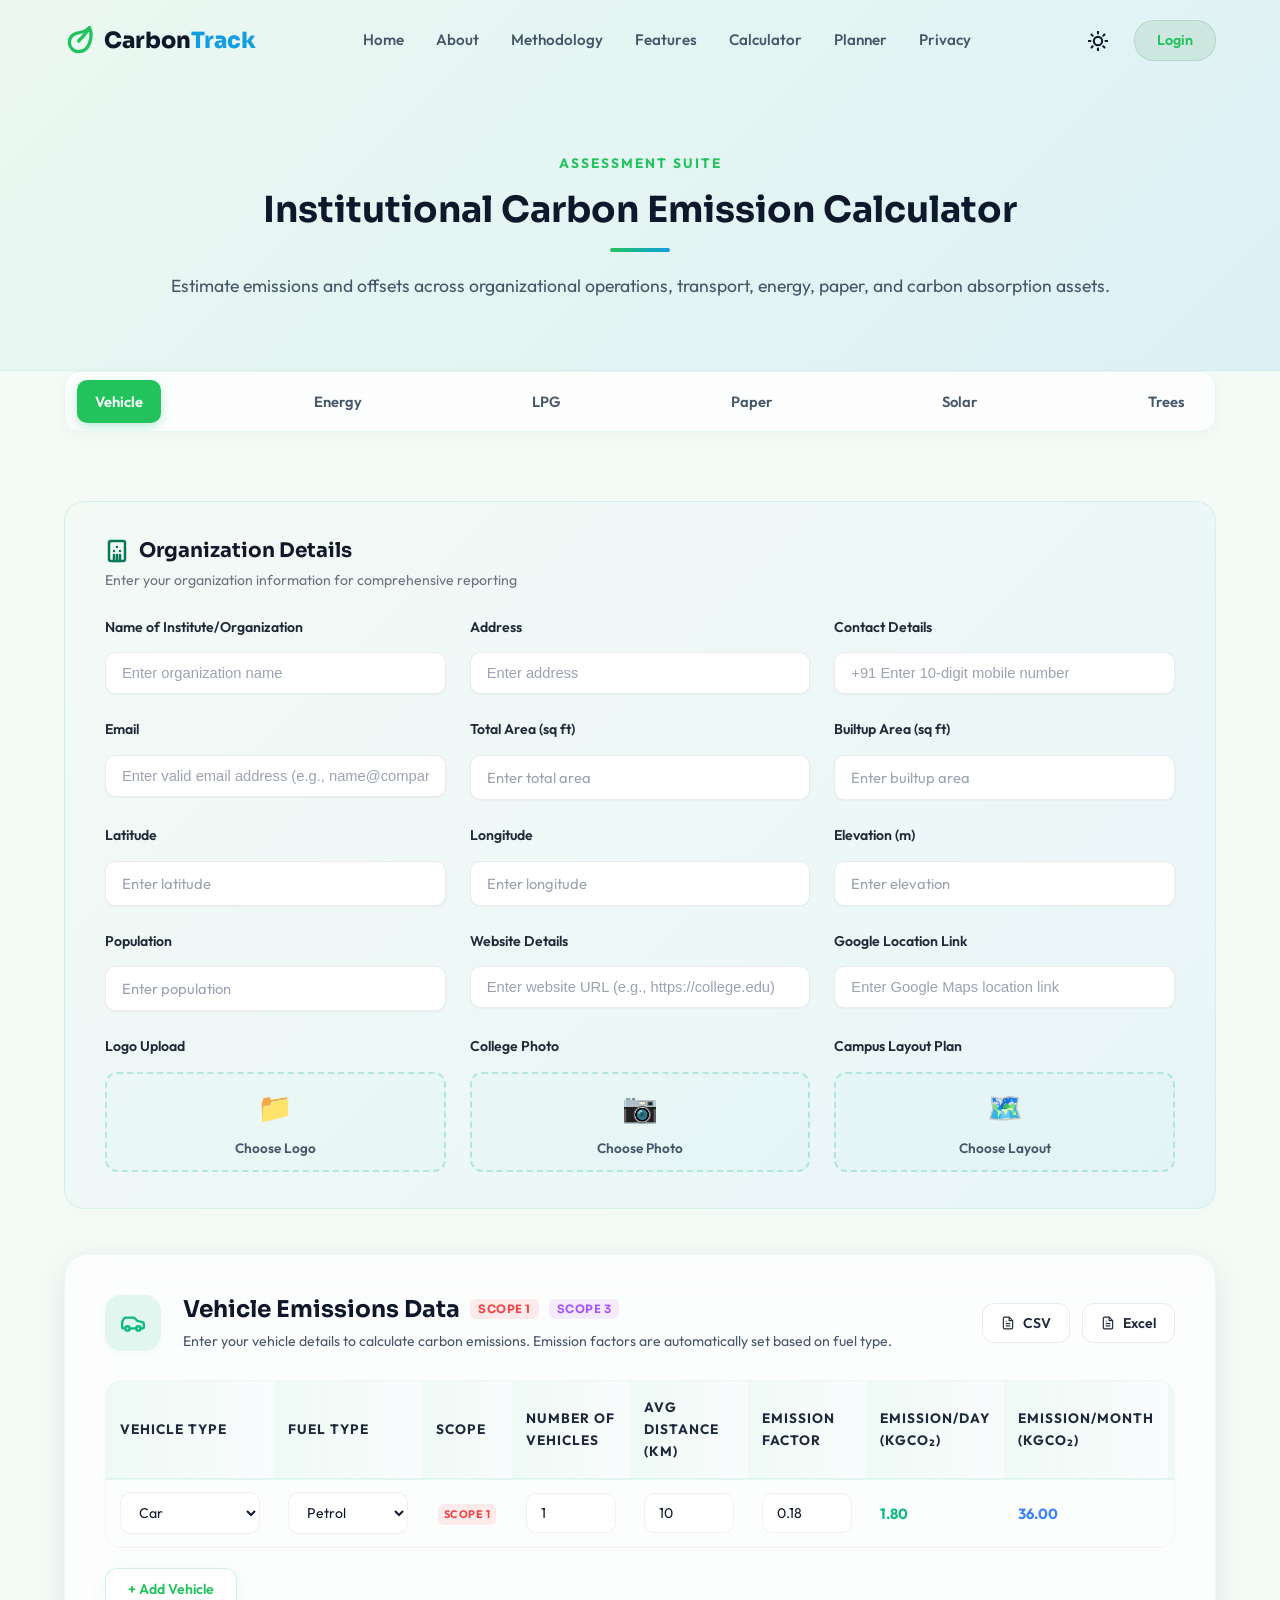
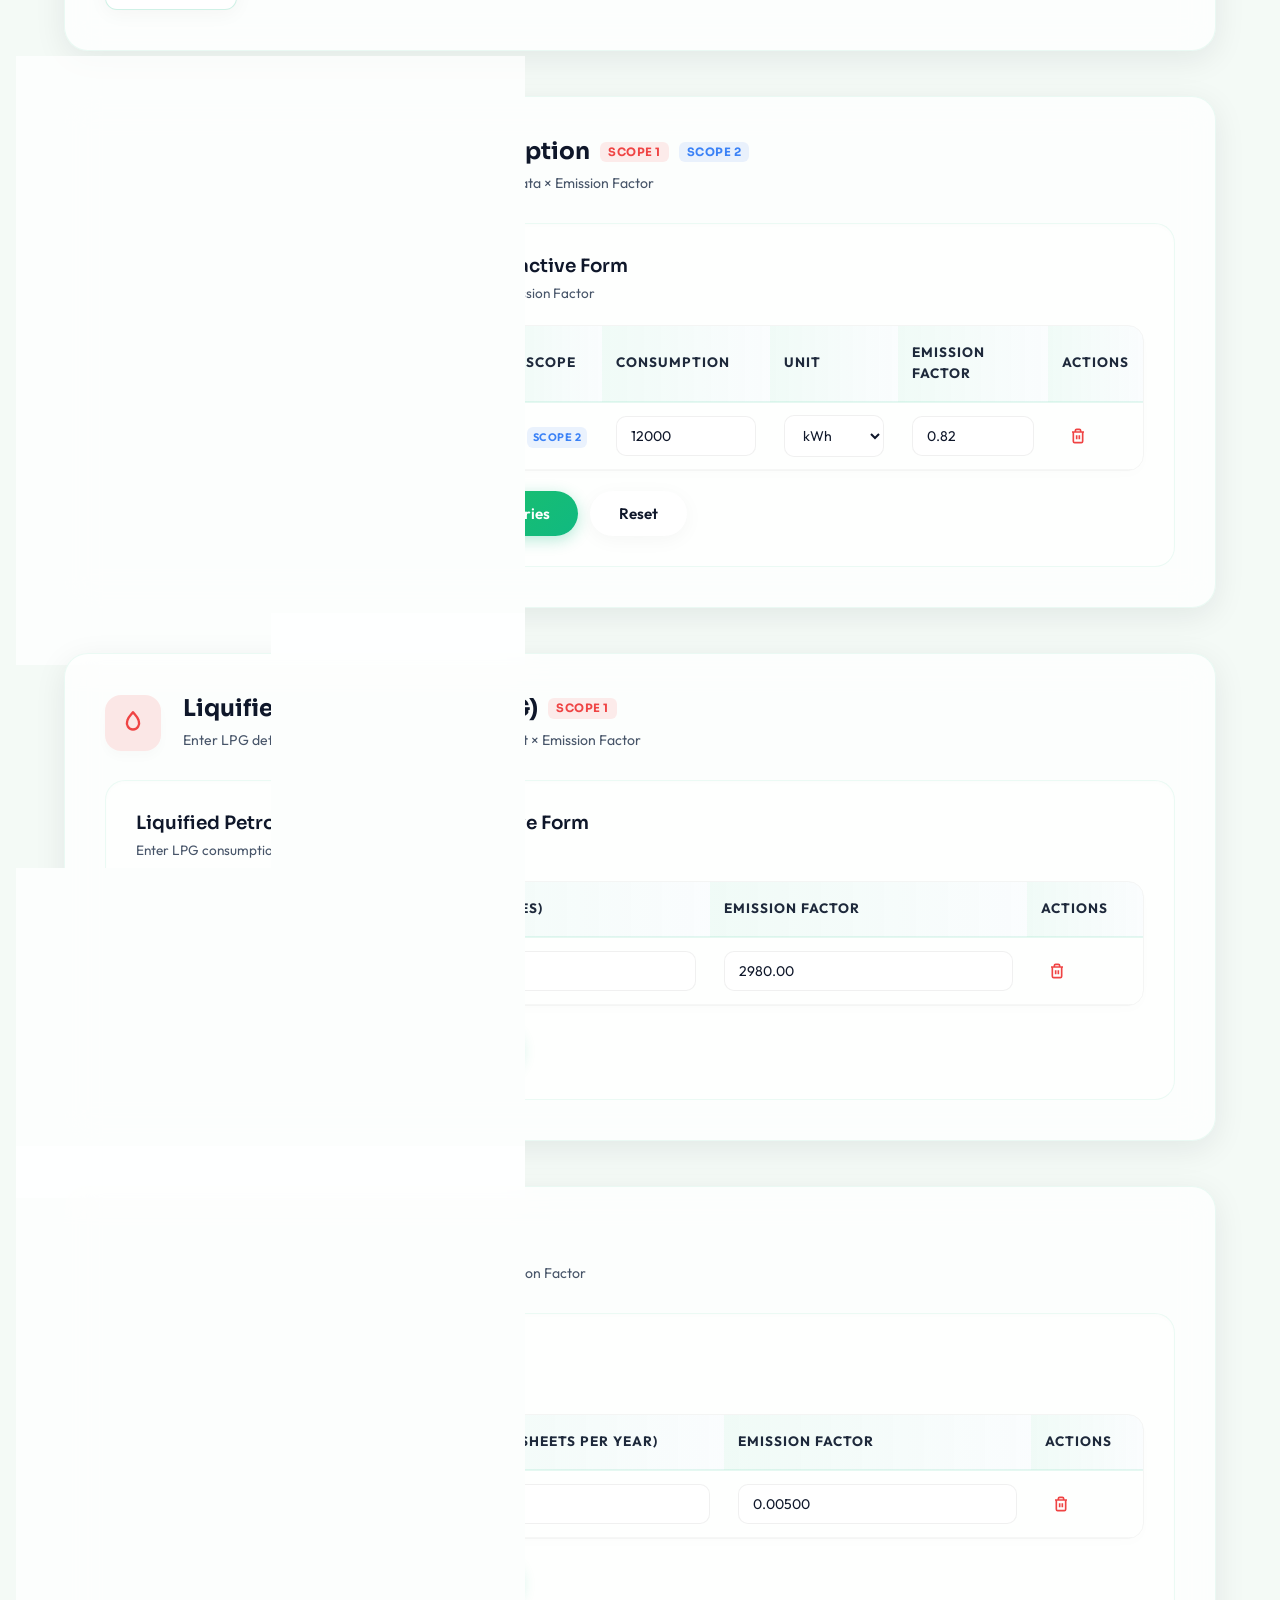
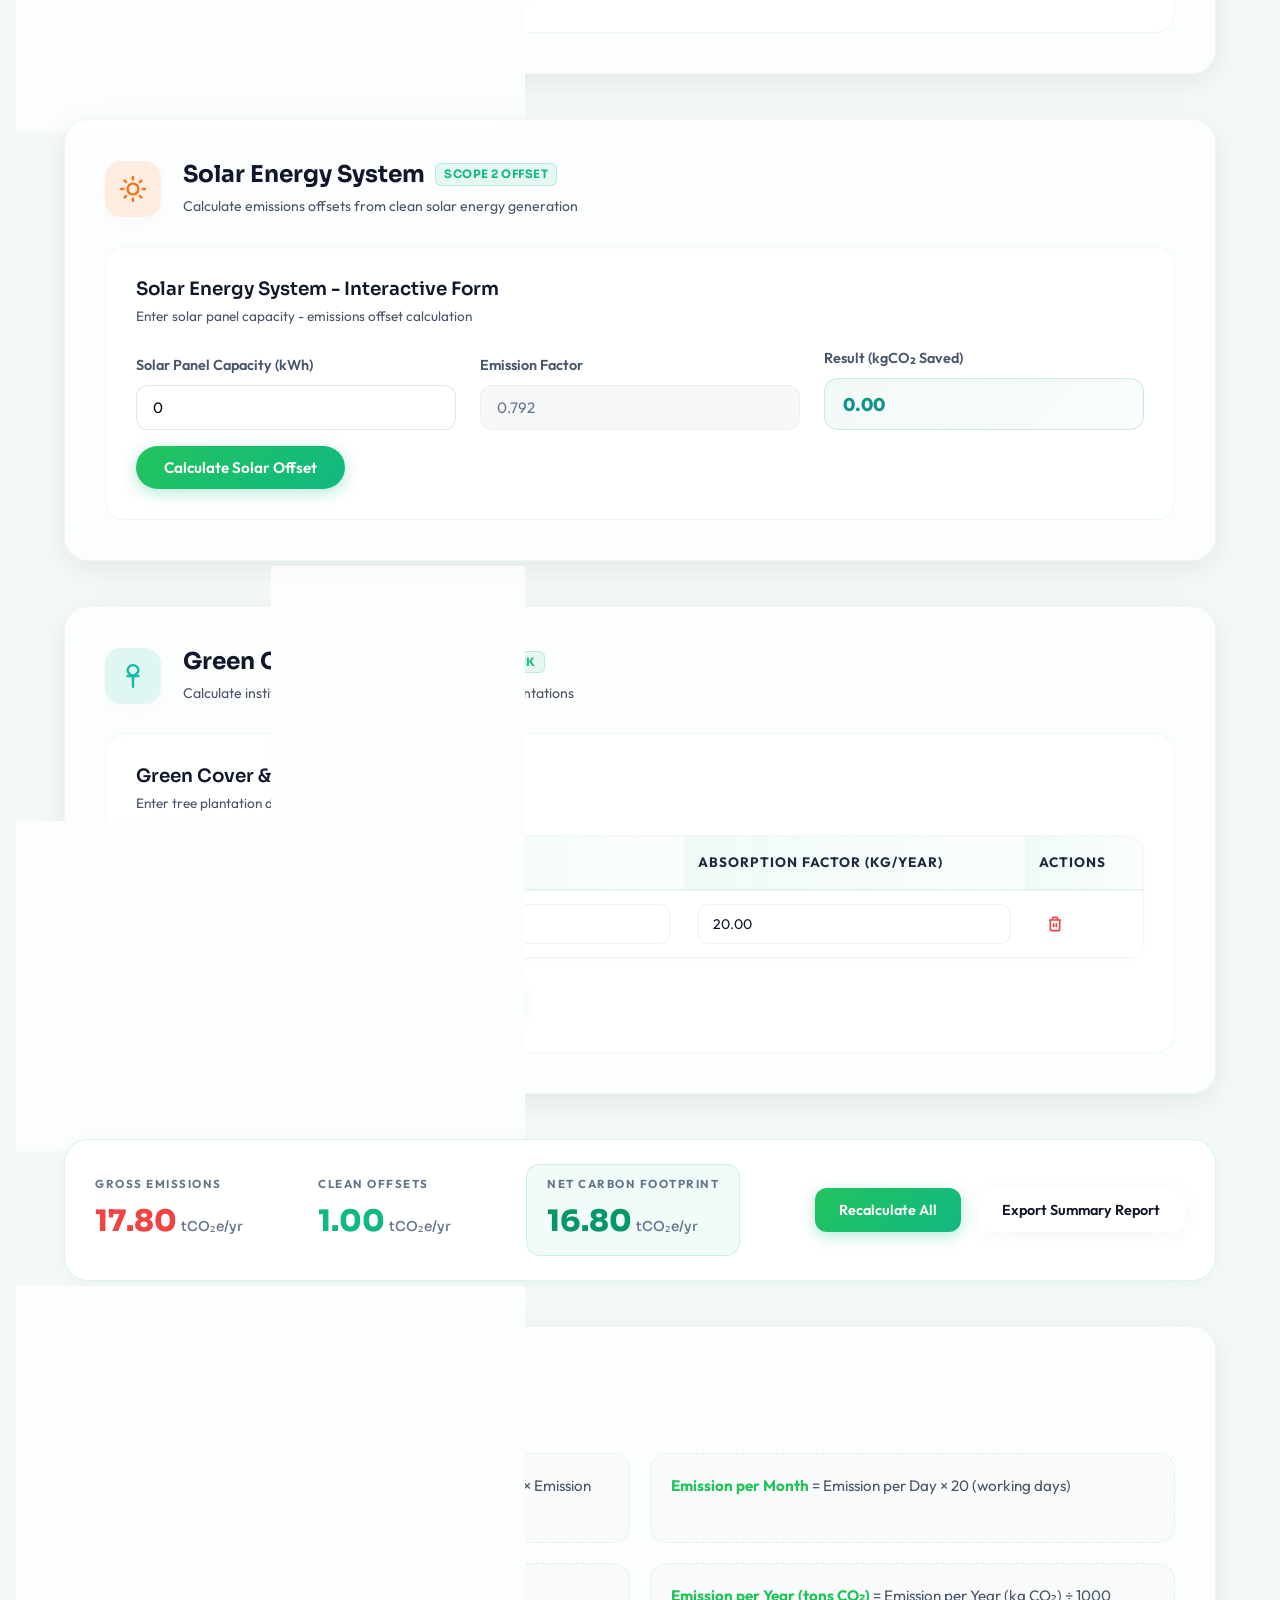
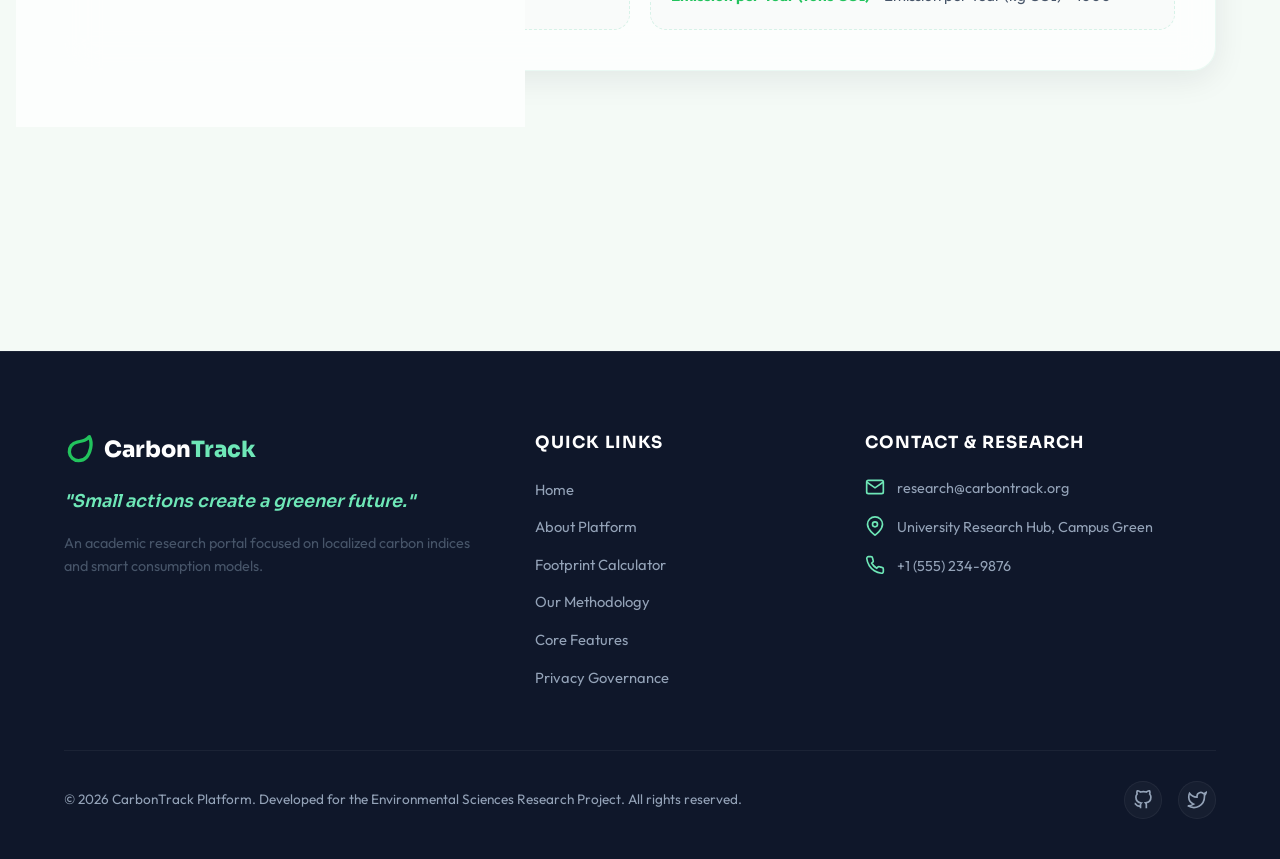
==== carbontrack/calculator.html @ 6d688db3 "style: reposition summary dashboard card above calculation formulas card" ====
<!DOCTYPE html>
<html lang="en">
<head>
    <meta charset="UTF-8">
    <meta name="viewport" content="width=device-width, initial-scale=1.0">
    <title>Carbon Calculator — CarbonTrack</title>
    <!-- SEO Meta Tags -->
    <meta name="description" content="Advanced institutional carbon emission calculator. Compute Scope 1, 2, and 3 emissions, track fuel, energy, LPG, paper usage, solar offsets, and tree absorption in real-time.">
    <meta name="keywords" content="carbon calculator, emissions calculator, scope 1 2 3 tracker, institutional carbon footprint">
    <!-- Google Fonts -->
    <link rel="preconnect" href="https://fonts.googleapis.com">
    <link rel="preconnect" href="https://fonts.gstatic.com" crossorigin>
    <link href="https://fonts.googleapis.com/css2?family=Outfit:wght@300;400;500;600;700;800&family=Sora:wght@400;600;700;800&display=swap" rel="stylesheet">
    <!-- Stylesheets -->
    <link rel="stylesheet" href="styles.css">
</head>
<body>

    <!-- Header / Navigation Bar -->
    <header class="navbar" id="navbar">
        <div class="nav-container">
            <a href="index.html#home" class="logo" id="nav-logo">
                <svg class="logo-svg" viewBox="0 0 24 24" fill="none" stroke="currentColor" stroke-width="2.5" stroke-linecap="round" stroke-linejoin="round">
                    <path d="M11 20A7 7 0 0 1 9.8 6.1C15.5 5 17 4.48 19 2c1 2 2 3.5 1 8.5C18.4 18 14.5 20 11 20z"></path>
                    <path d="M19 2c-2.26 4.33-5.27 7.14-8 10"></path>
                </svg>
                <span>Carbon<span>Track</span></span>
            </a>
            
            <nav class="nav-menu" id="nav-menu">
                <a href="index.html#home" class="nav-link">Home</a>
                <a href="index.html#about" class="nav-link">About</a>
                <a href="index.html#methodology" class="nav-link">Methodology</a>
                <a href="index.html#features" class="nav-link">Features</a>
                <a href="calculator.html" class="nav-link active">Calculator</a>
                <a href="index.html#planner" class="nav-link">Planner</a>
                <a href="index.html#privacy" class="nav-link">Privacy</a>
                <a href="index.html#login" class="nav-btn-login-mobile">Login</a>
            </nav>

            <div class="nav-actions">
                <button class="theme-toggle-btn" id="theme-toggle-btn" aria-label="Toggle Theme">
                    <svg class="sun-icon" viewBox="0 0 24 24" fill="none" stroke="currentColor" stroke-width="2.5" stroke-linecap="round" stroke-linejoin="round">
                        <circle cx="12" cy="12" r="5"></circle>
                        <line x1="12" y1="1" x2="12" y2="3"></line>
                        <line x1="12" y1="21" x2="12" y2="23"></line>
                        <line x1="4.22" y1="4.22" x2="5.64" y2="5.64"></line>
                        <line x1="18.36" y1="18.36" x2="19.78" y2="19.78"></line>
                        <line x1="1" y1="12" x2="3" y2="12"></line>
                        <line x1="21" y1="12" x2="23" y2="12"></line>
                        <line x1="4.22" y1="19.78" x2="5.64" y2="18.36"></line>
                        <line x1="18.36" y1="5.64" x2="19.78" y2="4.22"></line>
                    </svg>
                    <svg class="moon-icon" viewBox="0 0 24 24" fill="none" stroke="currentColor" stroke-width="2.5" stroke-linecap="round" stroke-linejoin="round" style="display: none;">
                        <path d="M21 12.79A9 9 0 1 1 11.21 3 7 7 0 0 0 21 12.79z"></path>
                    </svg>
                </button>
                <a href="index.html#login" class="btn-login-nav" id="login-nav-trigger">Login</a>
                <button class="hamburger-toggle" id="hamburger-toggle" aria-label="Toggle Menu">
                    <span></span>
                    <span></span>
                    <span></span>
                </button>
            </div>
        </div>
    </header>

    <!-- Page Title / Hero Area -->
    <section class="calculator-hero-section">
        <div class="container text-center">
            <span class="section-label">Assessment Suite</span>
            <h1 class="section-title">Institutional Carbon Emission Calculator</h1>
            <div class="title-bar"></div>
            <p class="section-desc">Estimate emissions and offsets across organizational operations, transport, energy, paper, and carbon absorption assets.</p>
        </div>
    </section>

    <!-- Main Calculator Content -->
    <section class="calculator-page-content" style="padding-top: 0;">
        <div class="container">
            <div class="calculator-layout-wrapper">
                
                <!-- Calculator Category Sub-Navigation Bar -->
                <div class="calculator-subnav-wrapper" id="calc-subnav-wrapper">
                    <nav class="calculator-subnav" id="calc-subnav">
                        <a href="#sec-vehicle" class="subnav-link active" data-sec="sec-vehicle">Vehicle</a>
                        <a href="#sec-energy" class="subnav-link" data-sec="sec-energy">Energy</a>
                        <a href="#sec-lpg" class="subnav-link" data-sec="sec-lpg">LPG</a>
                        <a href="#sec-paper" class="subnav-link" data-sec="sec-paper">Paper</a>
                        <a href="#sec-solar" class="subnav-link" data-sec="sec-solar">Solar</a>
                        <a href="#sec-trees" class="subnav-link" data-sec="sec-trees">Trees</a>
                    </nav>
                </div>

                <!-- 1. Organization Details Card -->
                <div class="calc-card org-details-card scroll-reveal">
                    <div class="org-details-header">
                        <div class="org-details-title-row">
                            <span class="org-details-icon">
                                <svg viewBox="0 0 24 24" fill="none" stroke="currentColor" stroke-width="2.5" stroke-linecap="round" stroke-linejoin="round">
                                    <rect x="4" y="2" width="16" height="20" rx="2" ry="2"></rect>
                                    <line x1="9" y1="22" x2="9" y2="16"></line>
                                    <line x1="15" y1="22" x2="15" y2="16"></line>
                                    <line x1="12" y1="16" x2="12" y2="22"></line>
                                    <path d="M12 8h.01"></path>
                                    <path d="M9 12h.01"></path>
                                    <path d="M15 12h.01"></path>
                                </svg>
                            </span>
                            <h3>Organization Details</h3>
                        </div>
                        <p class="org-details-subtitle">Enter your organization information for comprehensive reporting</p>
                    </div>
                    <div class="calc-card-body">
                        <div class="calculator-form-grid">
                            <div class="form-control">
                                <label for="org-name">Name of Institute/Organization</label>
                                <input type="text" id="org-name" placeholder="Enter organization name">
                            </div>
                            <div class="form-control">
                                <label for="org-address">Address</label>
                                <input type="text" id="org-address" placeholder="Enter address">
                            </div>
                            <div class="form-control">
                                <label for="org-contact">Contact Details</label>
                                <input type="text" id="org-contact" placeholder="+91 Enter 10-digit mobile number">
                            </div>
                            <div class="form-control">
                                <label for="org-email">Email</label>
                                <input type="email" id="org-email" placeholder="Enter valid email address (e.g., name@company.com)">
                            </div>
                            <div class="form-control">
                                <label for="org-total-area">Total Area (sq ft)</label>
                                <input type="number" id="org-total-area" placeholder="Enter total area" min="0">
                            </div>
                            <div class="form-control">
                                <label for="org-builtup-area">Builtup Area (sq ft)</label>
                                <input type="number" id="org-builtup-area" placeholder="Enter builtup area" min="0">
                            </div>
                            <div class="form-control">
                                <label for="org-lat">Latitude</label>
                                <input type="number" id="org-lat" placeholder="Enter latitude" step="any">
                            </div>
                            <div class="form-control">
                                <label for="org-lng">Longitude</label>
                                <input type="number" id="org-lng" placeholder="Enter longitude" step="any">
                            </div>
                            <div class="form-control">
                                <label for="org-elevation">Elevation (m)</label>
                                <input type="number" id="org-elevation" placeholder="Enter elevation">
                            </div>
                            <div class="form-control">
                                <label for="org-population">Population</label>
                                <input type="number" id="org-population" placeholder="Enter population" min="0">
                            </div>
                            <div class="form-control">
                                <label for="org-website">Website Details</label>
                                <input type="url" id="org-website" placeholder="Enter website URL (e.g., https://college.edu)">
                            </div>
                            <div class="form-control">
                                <label for="org-google-maps">Google Location Link</label>
                                <input type="url" id="org-google-maps" placeholder="Enter Google Maps location link">
                            </div>
                            <div class="form-control file-upload-control">
                                <label>Logo Upload</label>
                                <div class="custom-file-upload">
                                    <input type="file" id="org-logo-file" accept="image/*">
                                    <div class="upload-placeholder" id="logo-placeholder">
                                        <span class="upload-icon">📁</span>
                                        <span class="upload-text">Choose Logo</span>
                                    </div>
                                    <div class="logo-preview-container" id="logo-preview-box" style="display: none;">
                                        <img id="logo-preview-img" src="" alt="Logo Preview">
                                        <button class="remove-preview-btn" id="btn-remove-logo" type="button">&times;</button>
                                    </div>
                                </div>
                            </div>
                            <div class="form-control file-upload-control">
                                <label>College Photo</label>
                                <div class="custom-file-upload">
                                    <input type="file" id="org-photo-file" accept="image/*">
                                    <div class="upload-placeholder" id="photo-placeholder">
                                        <span class="upload-icon">📷</span>
                                        <span class="upload-text">Choose Photo</span>
                                    </div>
                                    <div class="photo-preview-container" id="photo-preview-box" style="display: none;">
                                        <img id="photo-preview-img" src="" alt="College Photo Preview">
                                        <button class="remove-preview-btn" id="btn-remove-photo" type="button">&times;</button>
                                    </div>
                                </div>
                            </div>
                            <div class="form-control file-upload-control">
                                <label>Campus Layout Plan</label>
                                <div class="custom-file-upload">
                                    <input type="file" id="org-layout-file" accept="image/*,application/pdf">
                                    <div class="upload-placeholder" id="layout-placeholder">
                                        <span class="upload-icon">🗺️</span>
                                        <span class="upload-text">Choose Layout</span>
                                    </div>
                                    <div class="layout-preview-container" id="layout-preview-box" style="display: none;">
                                        <span class="file-icon">📄</span>
                                        <span id="layout-file-name" class="file-name-label">Layout File</span>
                                        <button class="remove-preview-btn" id="btn-remove-layout" type="button">&times;</button>
                                    </div>
                                </div>
                            </div>
                        </div>
                    </div>
                </div>


                <!-- 2. Vehicle Emissions Data Card -->
                <div class="calc-card glass-card scroll-reveal" id="sec-vehicle">
                    <div class="calc-card-header">
                        <div class="header-icon-box bg-green">
                            <svg viewBox="0 0 24 24" fill="none" stroke="currentColor" stroke-width="2.2" stroke-linecap="round" stroke-linejoin="round">
                                <path d="M19 17h2c.6 0 1-.4 1-1v-3c0-.9-.7-1.7-1.5-1.9C18.7 10.6 16 10 16 10s-1.3-1.4-2.2-2.3c-.5-.4-1.1-.7-1.8-.7H5c-.6 0-1.1.4-1.4.9l-1.4 2.9A3.7 3.7 0 0 0 2 12v4c0 .6.4 1 1 1h2"></path>
                                <circle cx="7" cy="17" r="2"></circle>
                                <path d="M9 17h6"></path>
                                <circle cx="17" cy="17" r="2"></circle>
                            </svg>
                        </div>
                        <div class="header-titles">
                            <h3 style="display: flex; align-items: center; gap: 10px; flex-wrap: wrap;">
                                Vehicle Emissions Data
                                <span class="init-scope-badge scope1">Scope 1</span>
                                <span class="init-scope-badge scope3">Scope 3</span>
                            </h3>
                            <p>Enter your vehicle details to calculate carbon emissions. Emission factors are automatically set based on fuel type.</p>
                        </div>
                        <div class="header-actions">
                            <button class="btn btn-export" id="btn-export-vehicle-csv">
                                <svg width="14" height="14" viewBox="0 0 24 24" fill="none" stroke="currentColor" stroke-width="2"><path d="M14 2H6a2 2 0 0 0-2 2v16a2 2 0 0 0 2 2h12a2 2 0 0 0 2-2V8z"></path><polyline points="14 2 14 8 20 8"></polyline><line x1="16" y1="13" x2="8" y2="13"></line><line x1="16" y1="17" x2="8" y2="17"></line><polyline points="10 9 9 9 8 9"></polyline></svg>
                                CSV
                            </button>
                            <button class="btn btn-export" id="btn-export-vehicle-excel">
                                <svg width="14" height="14" viewBox="0 0 24 24" fill="none" stroke="currentColor" stroke-width="2"><path d="M14 2H6a2 2 0 0 0-2 2v16a2 2 0 0 0 2 2h12a2 2 0 0 0 2-2V8z"></path><polyline points="14 2 14 8 20 8"></polyline><line x1="16" y1="13" x2="8" y2="13"></line><line x1="16" y1="17" x2="8" y2="17"></line><polyline points="10 9 9 9 8 9"></polyline></svg>
                                Excel
                            </button>
                        </div>
                    </div>
                    <div class="calc-card-body">
                        <div class="table-container">
                            <table class="calc-table" id="vehicle-table">
                                <thead>
                                    <tr>
                                        <th>Vehicle Type</th>
                                        <th>Fuel Type</th>
                                        <th>Scope</th>
                                        <th>Number of Vehicles</th>
                                        <th>Avg Distance (km)</th>
                                        <th>Emission Factor</th>
                                        <th>Emission/Day (kgCO₂)</th>
                                        <th>Emission/Month (kgCO₂)</th>
                                        <th>Emission/Year (kgCO₂)</th>
                                        <th>Emission/Year (tons CO₂)</th>
                                        <th>Actions</th>
                                    </tr>
                                </thead>
                                <tbody id="vehicle-rows-container">
                                    <!-- Dynamic rows inserted here -->
                                </tbody>
                            </table>
                        </div>
                        <div class="form-actions-row">
                            <button class="btn btn-add" id="btn-add-vehicle">
                                <span>+ Add Vehicle</span>
                            </button>
                        </div>
                    </div>
                </div>

                <!-- 3. Energy Generation / Consumption Card -->
                <div class="calc-card glass-card scroll-reveal" id="sec-energy">
                    <div class="calc-card-header">
                        <div class="header-icon-box bg-yellow">
                            <svg viewBox="0 0 24 24" fill="none" stroke="currentColor" stroke-width="2.2" stroke-linecap="round" stroke-linejoin="round">
                                <polygon points="13 2 3 14 12 14 11 22 21 10 12 10 13 2"></polygon>
                            </svg>
                        </div>
                        <div class="header-titles">
                            <h3 style="display: flex; align-items: center; gap: 10px; flex-wrap: wrap;">
                                Energy Generation / Consumption
                                <span class="init-scope-badge scope1">Scope 1</span>
                                <span class="init-scope-badge scope2">Scope 2</span>
                            </h3>
                            <p>Enter energy details to calculate emissions - Activity Data &times; Emission Factor</p>
                        </div>
                    </div>
                    <div class="calc-card-body">
                        <div class="nested-form-section">
                            <h4 class="nested-title">Energy Generation / Consumption - Interactive Form</h4>
                            <p class="nested-subtitle">Enter energy details to calculate emissions - Activity Data &times; Emission Factor</p>
                            
                            <div class="table-container" style="margin-top: 16px;">
                                <table class="calc-table" id="energy-table">
                                    <thead>
                                        <tr>
                                            <th>Type of Energy</th>
                                            <th>Energy Source</th>
                                            <th>Scope</th>
                                            <th>Consumption</th>
                                            <th>Unit</th>
                                            <th>Emission Factor</th>
                                            <th>Actions</th>
                                        </tr>
                                    </thead>
                                    <tbody id="energy-rows-container">
                                        <!-- Dynamic rows inserted here -->
                                    </tbody>
                                </table>
                            </div>

                            <div class="form-actions-row" style="margin-top: 16px; display: flex; gap: 12px; flex-wrap: wrap;">
                                <button class="btn btn-add" id="btn-add-energy">
                                    <span>+ Add Another Energy Source</span>
                                </button>
                                <button class="btn btn-primary" id="btn-calculate-energy">Calculate All Entries</button>
                                <button class="btn btn-secondary" id="btn-reset-energy">Reset</button>
                            </div>
                        </div>
                    </div>
                </div>

                <!-- 4. Liquified Petroleum Gas (LPG) Card -->
                <div class="calc-card glass-card scroll-reveal" id="sec-lpg">
                    <div class="calc-card-header">
                        <div class="header-icon-box bg-red">
                            <svg viewBox="0 0 24 24" fill="none" stroke="currentColor" stroke-width="2.2" stroke-linecap="round" stroke-linejoin="round">
                                <path d="M12 2c1.7 2.6 4.3 4.1 5.3 7.8 1.2 4-1 8.2-5.3 8.2-4.3 0-6.5-4.2-5.3-8.2 1-3.7 3.6-5.2 5.3-7.8z"></path>
                            </svg>
                        </div>
                        <div class="header-titles">
                            <h3 style="display: flex; align-items: center; gap: 10px; flex-wrap: wrap;">
                                Liquified Petroleum Gas (LPG)
                                <span class="init-scope-badge scope1">Scope 1</span>
                            </h3>
                            <p>Enter LPG details to calculate direct emissions - Weight &times; Emission Factor</p>
                        </div>
                    </div>
                    <div class="calc-card-body">
                        <div class="nested-form-section">
                            <h4 class="nested-title">Liquified Petroleum Gas (LPG) - Interactive Form</h4>
                            <p class="nested-subtitle">Enter LPG consumption details - Weight &times; Emission Factor</p>

                            <div class="table-container" style="margin-top: 16px;">
                                <table class="calc-table" id="lpg-table">
                                    <thead>
                                        <tr>
                                            <th>LPG Type</th>
                                            <th>Weight (tonnes)</th>
                                            <th>Emission Factor</th>
                                            <th>Actions</th>
                                        </tr>
                                    </thead>
                                    <tbody id="lpg-rows-container">
                                        <!-- Dynamic rows inserted here -->
                                    </tbody>
                                </table>
                            </div>

                            <div class="form-actions-row" style="margin-top: 16px; display: flex; gap: 12px; flex-wrap: wrap;">
                                <button class="btn btn-add" id="btn-add-lpg">
                                    <span>+ Add Another Entry</span>
                                </button>
                                <button class="btn btn-primary" id="btn-calculate-lpg">Calculate All Entries</button>
                            </div>
                        </div>
                    </div>
                </div>

                <!-- 5. Paper Usage Card -->
                <div class="calc-card glass-card scroll-reveal" id="sec-paper">
                    <div class="calc-card-header">
                        <div class="header-icon-box bg-purple">
                            <svg viewBox="0 0 24 24" fill="none" stroke="currentColor" stroke-width="2.2" stroke-linecap="round" stroke-linejoin="round">
                                <path d="M14 2H6a2 2 0 0 0-2 2v16a2 2 0 0 0 2 2h12a2 2 0 0 0 2-2V8z"></path>
                                <polyline points="14 2 14 8 20 8"></polyline>
                                <line x1="16" y1="13" x2="8" y2="13"></line>
                                <line x1="16" y1="17" x2="8" y2="17"></line>
                                <polyline points="10 9 9 9 8 9"></polyline>
                            </svg>
                        </div>
                        <div class="header-titles">
                            <h3 style="display: flex; align-items: center; gap: 10px; flex-wrap: wrap;">
                                Paper Usage
                                <span class="init-scope-badge scope3">Scope 3</span>
                            </h3>
                            <p>Track paper consumption emissions - Quantity &times; Emission Factor</p>
                        </div>
                    </div>
                    <div class="calc-card-body">
                        <div class="nested-form-section">
                            <h4 class="nested-title">Paper Usage - Interactive Form</h4>
                            <p class="nested-subtitle">Enter paper consumption details - Quantity &times; Emission Factor</p>

                            <div class="table-container" style="margin-top: 16px;">
                                <table class="calc-table" id="paper-table">
                                    <thead>
                                        <tr>
                                            <th>Paper Type</th>
                                            <th>Quantity (sheets per year)</th>
                                            <th>Emission Factor</th>
                                            <th>Actions</th>
                                        </tr>
                                    </thead>
                                    <tbody id="paper-rows-container">
                                        <!-- Dynamic rows inserted here -->
                                    </tbody>
                                </table>
                            </div>

                            <div class="form-actions-row" style="margin-top: 16px; display: flex; gap: 12px; flex-wrap: wrap;">
                                <button class="btn btn-add" id="btn-add-paper">
                                    <span>+ Add Another Entry</span>
                                </button>
                                <button class="btn btn-primary" id="btn-calculate-paper">Calculate All Entries</button>
                            </div>
                        </div>
                    </div>
                </div>

                <!-- 6. Solar Energy System Card -->
                <div class="calc-card glass-card scroll-reveal" id="sec-solar">
                    <div class="calc-card-header">
                        <div class="header-icon-box bg-orange">
                            <svg viewBox="0 0 24 24" fill="none" stroke="currentColor" stroke-width="2.2" stroke-linecap="round" stroke-linejoin="round">
                                <circle cx="12" cy="12" r="5"></circle>
                                <line x1="12" y1="1" x2="12" y2="3"></line>
                                <line x1="12" y1="21" x2="12" y2="23"></line>
                                <line x1="4.22" y1="4.22" x2="5.64" y2="5.64"></line>
                                <line x1="18.36" y1="18.36" x2="19.78" y2="19.78"></line>
                                <line x1="1" y1="12" x2="3" y2="12"></line>
                                <line x1="21" y1="12" x2="23" y2="12"></line>
                                <line x1="4.22" y1="19.78" x2="5.64" y2="18.36"></line>
                                <line x1="18.36" y1="5.64" x2="19.78" y2="4.22"></line>
                            </svg>
                        </div>
                        <div class="header-titles">
                            <h3 style="display: flex; align-items: center; gap: 10px; flex-wrap: wrap;">
                                Solar Energy System
                                <span class="init-scope-badge offset">Scope 2 Offset</span>
                            </h3>
                            <p>Calculate emissions offsets from clean solar energy generation</p>
                        </div>
                    </div>
                    <div class="calc-card-body">
                        <div class="nested-form-section">
                            <h4 class="nested-title">Solar Energy System - Interactive Form</h4>
                            <p class="nested-subtitle">Enter solar panel capacity - emissions offset calculation</p>
                            
                            <div class="calculator-form-grid" style="grid-template-columns: repeat(3, 1fr); margin-top: 16px; align-items: flex-end;">
                                <div class="form-control">
                                    <label for="solar-capacity">Solar Panel Capacity (kWh)</label>
                                    <input type="number" id="solar-capacity" value="0" min="0">
                                </div>
                                <div class="form-control">
                                    <label for="solar-ef">Emission Factor</label>
                                    <input type="number" id="solar-ef" value="0.792" readonly class="readonly-input">
                                </div>
                                <div class="form-control">
                                    <label for="solar-result">Result (kgCO₂ Saved)</label>
                                    <div class="result-display-box" id="solar-result">0.00</div>
                                </div>
                            </div>

                            <div class="form-actions-row" style="margin-top: 16px;">
                                <button class="btn btn-primary" id="btn-calculate-solar">Calculate Solar Offset</button>
                            </div>
                        </div>
                    </div>
                </div>

                <!-- 7. Green Cover & Trees Card -->
                <div class="calc-card glass-card scroll-reveal" id="sec-trees">
                    <div class="calc-card-header">
                        <div class="header-icon-box bg-teal">
                            <svg viewBox="0 0 24 24" fill="none" stroke="currentColor" stroke-width="2.2" stroke-linecap="round" stroke-linejoin="round">
                                <path d="M12 22V12"></path>
                                <path d="M17 12H7"></path>
                                <path d="M12 2a5 5 0 0 0-5 5c0 2 2 3.5 5 5 3-1.5 5-3 5-5a5 5 0 0 0-5-5z"></path>
                            </svg>
                        </div>
                        <div class="header-titles">
                            <h3 style="display: flex; align-items: center; gap: 10px; flex-wrap: wrap;">
                                Green Cover & Trees
                                <span class="init-scope-badge offset">Carbon Sink</span>
                            </h3>
                            <p>Calculate institutional carbon absorption from tree plantations</p>
                        </div>
                    </div>
                    <div class="calc-card-body">
                        <div class="nested-form-section">
                            <h4 class="nested-title">Green Cover & Trees - Interactive Form</h4>
                            <p class="nested-subtitle">Enter tree plantation details - trees absorb CO₂</p>

                            <div class="table-container" style="margin-top: 16px;">
                                <table class="calc-table" id="trees-table">
                                    <thead>
                                        <tr>
                                            <th>Tree Species</th>
                                            <th>Number of Trees</th>
                                            <th>Absorption Factor (kg/year)</th>
                                            <th>Actions</th>
                                        </tr>
                                    </thead>
                                    <tbody id="trees-rows-container">
                                        <!-- Dynamic rows inserted here -->
                                    </tbody>
                                </table>
                            </div>

                            <div class="form-actions-row" style="margin-top: 16px; display: flex; gap: 12px; flex-wrap: wrap;">
                                <button class="btn btn-add" id="btn-add-tree">
                                    <span>+ Add Another Entry</span>
                                </button>
                                <button class="btn btn-primary" id="btn-calculate-trees">Calculate All Entries</button>
                            </div>
                        </div>
                    </div>
                </div>

                <!-- Summary Dashboard Widget (Static Card) -->
                <div class="sticky-summary-widget shadow-reveal" id="summary-widget">
                    <div class="summary-widget-container">
                        <div class="summary-stat-box">
                            <span class="stat-label">Gross Emissions</span>
                            <span class="stat-value text-red" id="summary-gross">0.00 <span class="stat-unit">tCO₂e/yr</span></span>
                        </div>
                        <div class="summary-stat-box">
                            <span class="stat-label">Clean Offsets</span>
                            <span class="stat-value text-green" id="summary-offsets">0.00 <span class="stat-unit">tCO₂e/yr</span></span>
                        </div>
                        <div class="summary-stat-box highlight">
                            <span class="stat-label">Net Carbon Footprint</span>
                            <span class="stat-value" id="summary-net">0.00 <span class="stat-unit">tCO₂e/yr</span></span>
                        </div>
                        <div class="summary-actions">
                            <button class="btn btn-primary" id="btn-recalculate-all">Recalculate All</button>
                            <button class="btn btn-secondary" id="btn-export-full-report">Export Summary Report</button>
                        </div>
                    </div>
                </div>

                <!-- 8. Calculation Formulas Card -->
                <div class="calc-card glass-card scroll-reveal">
                    <div class="calc-card-header">
                        <div class="header-icon-box bg-dark">
                            <svg viewBox="0 0 24 24" fill="none" stroke="currentColor" stroke-width="2.2" stroke-linecap="round" stroke-linejoin="round">
                                <rect x="3" y="3" width="18" height="18" rx="2" ry="2"></rect>
                                <line x1="9" y1="9" x2="15" y2="15"></line>
                                <line x1="15" y1="9" x2="9" y2="15"></line>
                                <line x1="9" y1="15" x2="15" y2="9"></line>
                            </svg>
                        </div>
                        <div class="header-titles">
                            <h3>Calculation Formulas</h3>
                            <p>Understanding how your emissions are calculated</p>
                        </div>
                    </div>
                    <div class="calc-card-body">
                        <div class="formulas-container">
                            <div class="formula-box">
                                <p><strong>Emission per Day</strong> = Number of Vehicles &times; Average Distance &times; Emission Factor</p>
                            </div>
                            <div class="formula-box">
                                <p><strong>Emission per Month</strong> = Emission per Day &times; 20 (working days)</p>
                            </div>
                            <div class="formula-box">
                                <p><strong>Emission per Year</strong> = Emission per Day &times; 240 (working days)</p>
                            </div>
                            <div class="formula-box">
                                <p><strong>Emission per Year (tons CO₂)</strong> = Emission per Year (kg CO₂) &divide; 1000</p>
                            </div>
                        </div>
                    </div>
                </div>

            </div>
        </div>
    </section>



    <!-- Toast Notification System -->
    <div class="toast-container" id="toast-container"></div>

    <!-- Footer -->
    <footer class="footer">
        <div class="container">
            <div class="footer-grid">
                <!-- Info Column -->
                <div class="footer-col brand-col">
                    <a href="index.html#home" class="logo">
                        <svg class="logo-svg" viewBox="0 0 24 24" fill="none" stroke="currentColor" stroke-width="2.5" stroke-linecap="round" stroke-linejoin="round">
                            <path d="M11 20A7 7 0 0 1 9.8 6.1C15.5 5 17 4.48 19 2c1 2 2 3.5 1 8.5C18.4 18 14.5 20 11 20z"></path>
                        </svg>
                        <span>Carbon<span>Track</span></span>
                    </a>
                    <p class="quote">"Small actions create a greener future."</p>
                    <p class="footer-about">An academic research portal focused on localized carbon indices and smart consumption models.</p>
                </div>

                <!-- Navigation Column -->
                <div class="footer-col">
                    <h4>Quick Links</h4>
                    <ul class="footer-links">
                        <li><a href="index.html#home">Home</a></li>
                        <li><a href="index.html#about">About Platform</a></li>
                        <li><a href="calculator.html" class="active">Footprint Calculator</a></li>
                        <li><a href="index.html#methodology">Our Methodology</a></li>
                        <li><a href="index.html#features">Core Features</a></li>
                        <li><a href="index.html#privacy">Privacy Governance</a></li>
                    </ul>
                </div>

                <!-- Contacts Column -->
                <div class="footer-col">
                    <h4>Contact & Research</h4>
                    <ul class="footer-contact">
                        <li>
                            <svg viewBox="0 0 24 24" fill="none" stroke="currentColor" stroke-width="2" class="footer-icon">
                                <path d="M4 4h16c1.1 0 2 .9 2 2v12c0 1.1-.9 2-2 2H4c-1.1 0-2-.9-2-2V6c0-1.1.9-2 2-2z"></path>
                                <polyline points="22,6 12,13 2,6"></polyline>
                            </svg>
                            <span>research@carbontrack.org</span>
                        </li>
                        <li>
                            <svg viewBox="0 0 24 24" fill="none" stroke="currentColor" stroke-width="2" class="footer-icon">
                                <path d="M21 10c0 7-9 13-9 13s-9-6-9-13a9 9 0 0 1 18 0z"></path>
                                <circle cx="12" cy="10" r="3"></circle>
                            </svg>
                            <span>University Research Hub, Campus Green</span>
                        </li>
                        <li>
                            <svg viewBox="0 0 24 24" fill="none" stroke="currentColor" stroke-width="2" class="footer-icon">
                                <path d="M22 16.92v3a2 2 0 0 1-2.18 2 19.79 19.79 0 0 1-8.63-3.07 19.5 19.5 0 0 1-6-6 19.79 19.79 0 0 1-3.07-8.67A2 2 0 0 1 4.11 2h3a2 2 0 0 1 2 1.72 12.84 12.84 0 0 0 .7 2.81 2 2 0 0 1-.45 2.11L8.09 9.91a16 16 0 0 0 6 6l1.27-1.27a2 2 0 0 1 2.11-.45 12.84 12.84 0 0 0 2.81.7A2 2 0 0 1 22 16.92z"></path>
                            </svg>
                            <span>+1 (555) 234-9876</span>
                        </li>
                    </ul>
                </div>
            </div>

            <!-- Copyright area -->
            <div class="footer-bottom">
                <div>&copy; 2026 CarbonTrack Platform. Developed for the Environmental Sciences Research Project. All rights reserved.</div>
                <div class="footer-socials">
                    <a href="#" aria-label="Github Link">
                        <svg width="20" height="20" viewBox="0 0 24 24" fill="none" stroke="currentColor" stroke-width="2"><path d="M9 19c-5 1.5-5-2.5-7-3m14 6v-3.87a3.37 3.37 0 0 0-.94-2.61c3.14-.35 6.44-1.54 6.44-7A5.44 5.44 0 0 0 20 4.77 5.07 5.07 0 0 0 19.91 1S18.73.65 16 2.48a13.38 13.38 0 0 0-7 0C6.27.65 5.09 1 5.09 1A5.07 5.07 0 0 0 5 4.77a5.44 5.44 0 0 0-1.5 3.78c0 5.42 3.3 6.61 6.44 7A3.37 3.37 0 0 0 9 18.13V22"></path></svg>
                    </a>
                    <a href="#" aria-label="Twitter Link">
                        <svg width="20" height="20" viewBox="0 0 24 24" fill="none" stroke="currentColor" stroke-width="2"><path d="M23 3a10.9 10.9 0 0 1-3.14 1.53 4.48 4.48 0 0 0-7.86 3v1A10.66 10.66 0 0 1 3 4s-4 9 5 13a11.64 11.64 0 0 1-7 2c9 5 20 0 20-11.5a4.5 4.5 0 0 0-.08-.83A7.72 7.72 0 0 0 23 3z"></path></svg>
                    </a>
                </div>
            </div>
        </div>
    </footer>

    <!-- Scripts -->
    <script src="script.js"></script>
    <script src="calculator.js"></script>
</body>
</html>
---- carbontrack/styles.css ----
/* ==========================================================================
   CarbonTrack Design System & Stylesheet
   ========================================================================== */

/* 1. Global Custom Variables */
:root {
    /* Color Palette */
    --primary: hsl(142, 70%, 45%);        /* Emerald Green */
    --primary-rgb: 46, 125, 50;
    --primary-light: hsl(142, 60%, 93%);
    --primary-hover: hsl(142, 72%, 38%);
    
    --secondary: hsl(200, 85%, 48%);      /* Deep Sky Blue */
    --secondary-hover: hsl(200, 85%, 40%);
    --secondary-light: hsl(200, 60%, 93%);
    
    --dark: #0f172a;                      /* Deep Forest Slate */
    --dark-green: #064e3b;                /* Dark Forest Green */
    --text-primary: #1e293b;
    --text-secondary: #475569;
    --text-muted: #64748b;
    
    --light-bg: hsl(140, 40%, 97%);       /* Soft Mint */
    --white: #ffffff;
    
    /* Glassmorphism Styles */
    --glass-bg: rgba(255, 255, 255, 0.75);
    --glass-border: rgba(255, 255, 255, 0.4);
    --glass-shadow: 0 8px 32px 0 rgba(15, 23, 42, 0.08);
    --card-shadow: 0 4px 20px 0 rgba(0, 0, 0, 0.04);
    --hover-shadow: 0 20px 40px 0 rgba(46, 125, 50, 0.12);
    
    /* Typography */
    --font-display: 'Sora', sans-serif;
    --font-sans: 'Outfit', sans-serif;
    
    /* Layout & Animation values */
    --max-width: 1200px;
    --transition: all 0.4s cubic-bezier(0.16, 1, 0.3, 1);
}

/* 2. Document Resets */
*, *::before, *::after {
    box-sizing: border-box;
    margin: 0;
    padding: 0;
}

html {
    scroll-behavior: smooth;
    font-size: 16px;
    background-color: var(--light-bg);
    color: var(--text-primary);
    font-family: var(--font-sans);
}

body {
    min-height: 100vh;
    overflow-x: hidden;
    line-height: 1.6;
}

/* 3. Base Typography & Text Utilities */
h1, h2, h3, h4 {
    font-family: var(--font-display);
    color: var(--dark);
    font-weight: 700;
    line-height: 1.25;
}

p {
    font-weight: 400;
    color: var(--text-secondary);
}

a {
    text-decoration: none;
    color: inherit;
    transition: var(--transition);
}

ul {
    list-style: none;
}

/* 4. Layout Elements & Grid Systems */
.container {
    width: 100%;
    max-width: var(--max-width);
    margin: 0 auto;
    padding: 0 24px;
}

.grid {
    display: grid;
    gap: 30px;
}

.grid-2 {
    grid-template-columns: repeat(2, 1fr);
}

.grid-3 {
    grid-template-columns: repeat(3, 1fr);
}

.text-center {
    text-align: center;
}

/* 5. Section Headers */
section {
    padding: 100px 0;
    position: relative;
}

.section-header {
    max-width: 700px;
    margin: 0 auto 60px;
}

.section-label {
    text-transform: uppercase;
    font-size: 0.85rem;
    font-weight: 700;
    letter-spacing: 2px;
    color: var(--primary);
    display: inline-block;
    margin-bottom: 12px;
}

.section-title {
    font-size: 2.25rem;
    color: var(--dark);
    margin-bottom: 16px;
}

.title-bar {
    width: 60px;
    height: 4px;
    background: linear-gradient(90deg, var(--primary), var(--secondary));
    border-radius: 2px;
    margin: 0 auto 20px;
}

.section-desc {
    font-size: 1.1rem;
    color: var(--text-secondary);
}

/* 6. Buttons Styling */
.btn {
    display: inline-flex;
    align-items: center;
    justify-content: center;
    gap: 8px;
    padding: 12px 28px;
    border-radius: 30px;
    font-size: 0.95rem;
    font-weight: 600;
    cursor: pointer;
    border: none;
    transition: var(--transition);
    font-family: var(--font-sans);
}

.btn-primary {
    background: linear-gradient(135deg, var(--primary), #10B981);
    color: var(--white);
    box-shadow: 0 4px 15px rgba(16, 185, 129, 0.3);
}

.btn-primary:hover {
    transform: translateY(-2px);
    box-shadow: 0 8px 25px rgba(16, 185, 129, 0.45);
}

.btn-secondary {
    background: var(--white);
    color: var(--dark);
    border: 1px solid var(--glass-border);
    box-shadow: var(--card-shadow);
}

.btn-secondary:hover {
    background: var(--light-bg);
    transform: translateY(-2px);
}

.btn-block {
    display: flex;
    width: 100%;
}

.btn-google {
    background: var(--white);
    color: var(--text-primary);
    border: 1px solid #e2e8f0;
    box-shadow: var(--card-shadow);
}

.btn-google:hover {
    background: #f8fafc;
    border-color: #cbd5e1;
}

.google-icon {
    margin-right: 8px;
}

/* 7. Card Styling (Glassmorphism) */
.glass-card {
    background: var(--glass-bg);
    backdrop-filter: blur(16px);
    -webkit-backdrop-filter: blur(16px);
    border: 1px solid var(--glass-border);
    box-shadow: var(--glass-shadow);
    border-radius: 20px;
    padding: 40px;
    transition: var(--transition);
}

.card {
    background: var(--white);
    border-radius: 20px;
    padding: 30px;
    box-shadow: var(--card-shadow);
    border: 1px solid rgba(0, 0, 0, 0.03);
    transition: var(--transition);
}

.card:hover {
    transform: translateY(-8px);
    box-shadow: var(--hover-shadow);
}

/* 8. Navigation Bar */
.navbar {
    position: fixed;
    top: 0;
    left: 0;
    width: 100%;
    z-index: 1000;
    transition: var(--transition);
    padding: 20px 0;
}

.navbar.scrolled {
    background: rgba(255, 255, 255, 0.85);
    backdrop-filter: blur(20px);
    -webkit-backdrop-filter: blur(20px);
    border-bottom: 1px solid var(--glass-border);
    box-shadow: var(--glass-shadow);
    padding: 12px 0;
}

.nav-container {
    max-width: var(--max-width);
    margin: 0 auto;
    padding: 0 24px;
    display: flex;
    justify-content: space-between;
    align-items: center;
}

.logo {
    display: flex;
    align-items: center;
    gap: 8px;
    font-family: var(--font-display);
    font-size: 1.4rem;
    font-weight: 800;
    color: var(--dark);
}

.logo-svg {
    width: 32px;
    height: 32px;
    color: var(--primary);
}

.logo span span {
    color: var(--secondary);
}

.nav-menu {
    display: flex;
    align-items: center;
    gap: 32px;
}

.nav-link {
    font-size: 0.95rem;
    font-weight: 550;
    color: var(--text-secondary);
    position: relative;
    padding: 6px 0;
}

.nav-link::after {
    content: '';
    position: absolute;
    bottom: 0;
    left: 0;
    width: 0;
    height: 2.5px;
    background: var(--primary);
    transition: var(--transition);
    border-radius: 2px;
}

.nav-link:hover, .nav-link.active {
    color: var(--primary);
}

.nav-link:hover::after, .nav-link.active::after {
    width: 100%;
}

.btn-login-nav {
    background: rgba(46, 125, 50, 0.1);
    color: var(--primary);
    padding: 8px 22px;
    border-radius: 20px;
    font-size: 0.9rem;
    font-weight: 600;
    border: 1px solid rgba(46, 125, 50, 0.15);
}

.btn-login-nav:hover {
    background: var(--primary);
    color: var(--white);
    border-color: var(--primary);
    transform: translateY(-1px);
}

.nav-actions {
    display: flex;
    align-items: center;
    gap: 16px;
}

.nav-btn-login-mobile {
    display: none;
}

/* Hamburger toggle menu */
.hamburger-toggle {
    display: none;
    background: none;
    border: none;
    cursor: pointer;
    flex-direction: column;
    gap: 6px;
    padding: 4px;
}

.hamburger-toggle span {
    display: block;
    width: 24px;
    height: 2.5px;
    background-color: var(--dark);
    border-radius: 2px;
    transition: var(--transition);
}

/* 9. Hero Section Styling */
.hero-section {
    min-height: 100vh;
    padding-top: 150px;
    padding-bottom: 80px;
    display: flex;
    align-items: center;
    background-image: url('assets/hero_background.jpg');
    background-size: cover;
    background-position: center;
    background-repeat: no-repeat;
    overflow: hidden;
}

.hero-bg-overlay {
    position: absolute;
    top: 0;
    left: 0;
    width: 100%;
    height: 100%;
    background: linear-gradient(135deg, rgba(244, 252, 246, 0.85) 0%, rgba(235, 248, 250, 0.85) 100%);
    z-index: 1;
}

.hero-container {
    position: relative;
    z-index: 2;
    max-width: var(--max-width);
    margin: 0 auto;
    padding: 0 24px;
    display: grid;
    grid-template-columns: 1.1fr 0.9fr;
    gap: 40px;
    align-items: center;
}

.hero-content {
    max-width: 600px;
}

.hero-tagline {
    display: inline-flex;
    align-items: center;
    gap: 8px;
    background: rgba(16, 185, 129, 0.1);
    color: var(--dark-green);
    font-size: 0.85rem;
    font-weight: 700;
    text-transform: uppercase;
    letter-spacing: 1.5px;
    padding: 6px 16px;
    border-radius: 20px;
    margin-bottom: 24px;
    border: 1px solid rgba(16, 185, 129, 0.15);
}

.pulse-dot {
    width: 8px;
    height: 8px;
    background-color: var(--primary);
    border-radius: 50%;
    display: inline-block;
    animation: pulse 1.8s infinite;
}

.hero-title {
    font-size: 3.5rem;
    line-height: 1.15;
    margin-bottom: 20px;
    color: var(--dark);
}

.highlight-text {
    background: linear-gradient(120deg, var(--primary), var(--secondary));
    -webkit-background-clip: text;
    -webkit-text-fill-color: transparent;
}

.hero-subtitle {
    font-size: 1.2rem;
    line-height: 1.6;
    color: var(--text-secondary);
    margin-bottom: 24px;
}

.hero-badges {
    display: flex;
    flex-wrap: wrap;
    gap: 12px;
    margin-bottom: 36px;
}

.hero-badge-pill {
    display: inline-flex;
    align-items: center;
    gap: 8px;
    background: #f0fdf4;
    border: 1px solid rgba(16, 185, 129, 0.35);
    color: #047857;
    padding: 8px 16px;
    border-radius: 50px;
    font-size: 0.88rem;
    font-weight: 600;
    transition: var(--transition);
    box-shadow: 0 2px 6px rgba(16, 185, 129, 0.04);
}

.hero-badge-pill:hover {
    transform: translateY(-1px);
    border-color: rgba(16, 185, 129, 0.6);
    box-shadow: 0 4px 12px rgba(16, 185, 129, 0.08);
}

.badge-check-icon {
    width: 15px;
    height: 15px;
    color: #10B981;
}

.hero-ctas {
    display: flex;
    gap: 16px;
}

/* Glass card scene animation on hero section */
.hero-visual {
    display: flex;
    justify-content: center;
    align-items: center;
}

.glass-scene-card {
    background: rgba(255, 255, 255, 0.45);
    backdrop-filter: blur(12px);
    -webkit-backdrop-filter: blur(12px);
    border: 1px solid rgba(255, 255, 255, 0.5);
    border-radius: 30px;
    padding: 10px;
    box-shadow: var(--glass-shadow);
    width: 100%;
    max-width: 440px;
    aspect-ratio: 1;
    display: flex;
    justify-content: center;
    align-items: center;
}

.eco-illustration {
    width: 100%;
    height: auto;
}

/* SVGs Animations inside Hero */
.sun-orbit {
    transform-origin: 250px 250px;
    animation: rotate 60s linear infinite;
}

.earth-land {
    animation: earth-float 8s ease-in-out infinite alternate;
    transform-origin: 250px 250px;
}

.turbine .blades {
    transform-origin: 0px 0px;
    animation: rotate 6s linear infinite;
}

.turbine.fast .blades {
    transform-origin: 0px 0px;
    animation: rotate 3s linear infinite;
}

.tree-left {
    transform-origin: 180px 320px;
    animation: sway 6s ease-in-out infinite alternate;
}

.tree-right {
    transform-origin: 310px 325px;
    animation: sway 5s ease-in-out infinite alternate;
}

.leaf-particle {
    animation: float 4s ease-in-out infinite alternate;
}

.leaf-particle.l2 {
    animation-delay: 1.5s;
    animation-duration: 5s;
}

/* Standards Section Styling */
.standards-section {
    padding: 80px 0 60px;
    background-color: var(--white);
    position: relative;
}

.standards-header {
    margin-bottom: 50px;
}

.standards-label {
    text-transform: uppercase;
    font-size: 0.85rem;
    font-weight: 700;
    letter-spacing: 2px;
    color: var(--text-muted);
    display: inline-block;
}

.standards-grid {
    display: grid;
    grid-template-columns: repeat(4, 1fr);
    gap: 24px;
}

.standard-card {
    background: #f4fbf7;
    border: 1.5px solid rgba(16, 185, 129, 0.12);
    border-radius: 20px;
    padding: 36px 24px;
    display: flex;
    flex-direction: column;
    align-items: center;
    text-align: center;
    transition: var(--transition);
    box-shadow: 0 4px 15px rgba(0, 0, 0, 0.01);
}

.standard-card:hover {
    transform: translateY(-5px);
    border-color: rgba(16, 185, 129, 0.35);
    box-shadow: 0 12px 30px rgba(16, 185, 129, 0.08);
}

.standard-icon-box {
    width: 52px;
    height: 52px;
    border-radius: 14px;
    background: rgba(16, 185, 129, 0.1);
    display: flex;
    align-items: center;
    justify-content: center;
    color: #047857;
    margin-bottom: 24px;
    transition: var(--transition);
}

.standard-card:hover .standard-icon-box {
    background: var(--primary);
    color: var(--white);
}

.standard-icon {
    width: 24px;
    height: 24px;
}

.standard-card h3 {
    font-size: 1.2rem;
    color: var(--dark);
    margin-bottom: 12px;
    font-weight: 700;
}

.standard-card p {
    font-size: 0.9rem;
    color: var(--text-secondary);
    line-height: 1.5;
}

/* 10. About Section Styling */
.about-section {
    background: var(--white);
}

.card-icon-container {
    width: 60px;
    height: 60px;
    border-radius: 16px;
    display: flex;
    align-items: center;
    justify-content: center;
    margin-bottom: 24px;
}

.card-icon-container:has(.green) {
    background: rgba(16, 185, 129, 0.1);
}

.card-icon-container:has(.blue) {
    background: rgba(59, 130, 246, 0.1);
}

.card-icon-container:has(.emerald) {
    background: rgba(4, 120, 87, 0.1);
}

.card-icon {
    width: 30px;
    height: 30px;
}

.card-icon.green { color: var(--primary); }
.card-icon.blue { color: var(--secondary); }
.card-icon.emerald { color: #047857; }

.about-card h3 {
    font-size: 1.3rem;
    margin-bottom: 16px;
    color: var(--dark);
}

.about-card p {
    font-size: 0.95rem;
    line-height: 1.6;
}

/* Stats Section Styling */
.stats-section {
    padding: 100px 0;
    background-color: var(--dark-green);
    color: var(--white);
    position: relative;
    overflow: hidden;
}

.stats-header {
    max-width: 700px;
    margin: 0 auto 60px;
}

.stats-label {
    text-transform: uppercase;
    font-size: 0.85rem;
    font-weight: 700;
    letter-spacing: 2px;
    color: #6ee7b7;
    display: inline-block;
    margin-bottom: 16px;
}

.stats-title {
    font-size: 2.25rem;
    color: var(--white);
    margin-bottom: 20px;
}

.stats-desc {
    font-size: 1.1rem;
    color: #a7f3d0;
    line-height: 1.6;
}

.stats-grid {
    display: grid;
    grid-template-columns: repeat(4, 1fr);
    gap: 24px;
}

.stat-card {
    background: rgba(255, 255, 255, 0.04);
    border: 1px solid rgba(110, 231, 183, 0.15);
    border-radius: 20px;
    padding: 40px 20px;
    text-align: center;
    transition: var(--transition);
}

.stat-card:hover {
    transform: translateY(-5px);
    background: rgba(255, 255, 255, 0.08);
    border-color: rgba(110, 231, 183, 0.35);
    box-shadow: 0 10px 25px rgba(6, 78, 59, 0.3);
}

.stat-number {
    font-family: var(--font-display);
    font-size: 3.5rem;
    font-weight: 800;
    color: #6ee7b7;
    line-height: 1.1;
    margin-bottom: 12px;
}

.stat-text {
    font-size: 0.95rem;
    font-weight: 600;
    color: rgba(255, 255, 255, 0.85);
}

/* 11. Carbon Calculator Widget */
.calculator-section {
    background: linear-gradient(180deg, var(--white) 0%, var(--light-bg) 100%);
}

.calculator-wrapper {
    display: grid;
    grid-template-columns: 1.2fr 0.8fr;
    gap: 40px;
    padding: 40px;
    border-radius: 24px;
}

.calculator-form {
    display: flex;
    flex-direction: column;
    gap: 32px;
}

.form-group-wrapper {
    border-bottom: 1px solid rgba(0, 0, 0, 0.05);
    padding-bottom: 24px;
}

.form-group-wrapper:last-child {
    border-bottom: none;
    padding-bottom: 0;
}

.form-section-title {
    font-size: 1.15rem;
    color: var(--dark-green);
    margin-bottom: 20px;
    display: flex;
    align-items: center;
    justify-content: space-between;
    width: 100%;
}

.title-left {
    display: flex;
    align-items: center;
    gap: 12px;
}

.scope-badge {
    text-transform: uppercase;
    font-size: 0.72rem;
    font-weight: 700;
    letter-spacing: 1px;
    padding: 4px 10px;
    border-radius: 8px;
}

.scope-badge.scope1 {
    background: rgba(239, 68, 68, 0.1);
    color: #ef4444;
}

.scope-badge.scope2 {
    background: rgba(59, 130, 246, 0.1);
    color: #3b82f6;
}

.scope-badge.scope3 {
    background: rgba(16, 185, 129, 0.1);
    color: #10b981;
}

.step-num {
    width: 28px;
    height: 28px;
    border-radius: 50%;
    background: var(--primary);
    color: var(--white);
    display: flex;
    align-items: center;
    justify-content: center;
    font-size: 0.9rem;
    font-weight: 700;
}

.form-grid {
    display: grid;
    grid-template-columns: repeat(2, 1fr);
    gap: 20px;
}

.form-control {
    display: flex;
    flex-direction: column;
    gap: 8px;
}

.form-control label {
    font-size: 0.9rem;
    font-weight: 600;
    color: var(--text-secondary);
}

.form-control input[type="number"],
.form-control select {
    padding: 12px 16px;
    border-radius: 12px;
    border: 1px solid rgba(0, 0, 0, 0.1);
    outline: none;
    font-family: var(--font-sans);
    font-size: 0.95rem;
    transition: var(--transition);
    background-color: var(--white);
}

.form-control input:focus,
.form-control select:focus {
    border-color: var(--primary);
    box-shadow: 0 0 0 3px rgba(46, 125, 50, 0.15);
}

/* Slider Custom design */
.slider {
    -webkit-appearance: none;
    width: 100%;
    height: 6px;
    border-radius: 5px;
    background: #cbd5e1;
    outline: none;
    margin: 12px 0 6px;
}

.slider::-webkit-slider-thumb {
    -webkit-appearance: none;
    appearance: none;
    width: 20px;
    height: 20px;
    border-radius: 50%;
    background: var(--primary);
    cursor: pointer;
    border: 2px solid var(--white);
    box-shadow: 0 2px 6px rgba(0,0,0,0.15);
    transition: var(--transition);
}

.slider::-webkit-slider-thumb:hover {
    transform: scale(1.15);
}

.range-val {
    font-size: 0.85rem;
    font-weight: 700;
    color: var(--primary);
}

/* Calculator outputs panel */
.calculator-results {
    background: var(--dark-green);
    border-radius: 20px;
    padding: 30px;
    color: var(--white);
    display: flex;
    flex-direction: column;
    justify-content: space-between;
    box-shadow: 0 10px 30px rgba(6, 78, 59, 0.25);
    min-height: 480px;
}

.results-header h3 {
    color: var(--white);
    font-size: 1.4rem;
    margin-bottom: 6px;
}

.results-header p {
    color: rgba(255, 255, 255, 0.75);
    font-size: 0.9rem;
}

.emissions-score-box {
    text-align: center;
    padding: 24px 0;
}

.score-number {
    font-family: var(--font-display);
    font-size: 4rem;
    font-weight: 800;
    line-height: 1;
    color: #6EE7B7;
    margin-bottom: 5px;
    transition: var(--transition);
}

.score-unit {
    font-size: 0.85rem;
    text-transform: uppercase;
    letter-spacing: 1.5px;
    color: rgba(255, 255, 255, 0.85);
}

/* Scope Breakdown Styling */
.scopes-breakdown {
    margin: 20px 0;
    display: flex;
    flex-direction: column;
    gap: 14px;
}

.scope-row {
    display: flex;
    flex-direction: column;
    gap: 6px;
}

.scope-info {
    display: flex;
    justify-content: space-between;
    font-size: 0.88rem;
    color: rgba(255, 255, 255, 0.9);
    font-weight: 600;
}

.scope-bar-track {
    width: 100%;
    height: 7px;
    background: rgba(255, 255, 255, 0.12);
    border-radius: 4px;
    position: relative;
    overflow: hidden;
}

.scope-bar-fill {
    height: 100%;
    border-radius: 4px;
    transition: width 0.6s cubic-bezier(0.16, 1, 0.3, 1);
}

.scope1-fill {
    background: #ef4444;
}

.scope2-fill {
    background: #3b82f6;
}

.scope3-fill {
    background: #10b981;
}

/* Target & Insight boxes */
.target-box {
    background: rgba(255, 255, 255, 0.05);
    border: 1.5px solid rgba(110, 231, 183, 0.15);
    border-radius: 12px;
    padding: 16px;
    margin-bottom: 16px;
    text-align: left;
}

.target-header {
    display: flex;
    align-items: center;
    gap: 8px;
    font-weight: 700;
    color: #6ee7b7;
    font-size: 0.9rem;
    margin-bottom: 6px;
}

.target-icon {
    width: 16px;
    height: 16px;
    color: #6ee7b7;
}

.target-text {
    font-size: 0.85rem;
    color: rgba(255, 255, 255, 0.85);
    line-height: 1.4;
}

.insight-box {
    background: rgba(59, 130, 246, 0.1);
    border: 1.5px solid rgba(59, 130, 246, 0.2);
    border-radius: 12px;
    padding: 16px;
    text-align: left;
}

.insight-header {
    display: flex;
    align-items: center;
    gap: 8px;
    font-weight: 700;
    color: #93c5fd;
    font-size: 0.9rem;
    margin-bottom: 6px;
}

.insight-icon {
    width: 16px;
    height: 16px;
    color: #93c5fd;
    fill: rgba(147, 197, 253, 0.1);
}

.insight-text {
    font-size: 0.85rem;
    color: #e0f2fe;
    line-height: 1.4;
}

/* Dashboard Section Styling */
.dashboard-section {
    padding: 100px 0;
    background-color: var(--light-bg);
    position: relative;
}

.dashboard-frame {
    background: var(--white);
    border-radius: 24px;
    padding: 40px;
    box-shadow: 0 10px 45px rgba(15, 23, 42, 0.05);
    border: 1px solid rgba(0, 0, 0, 0.03);
}

.dashboard-top {
    display: flex;
    justify-content: space-between;
    align-items: center;
    margin-bottom: 30px;
    border-bottom: 1px solid rgba(0, 0, 0, 0.05);
    padding-bottom: 24px;
}

.dashboard-title-box h3 {
    font-size: 1.35rem;
    color: var(--dark);
    margin-bottom: 6px;
    font-weight: 700;
}

.dashboard-title-box p {
    font-size: 0.88rem;
    color: var(--text-muted);
}

.dashboard-status {
    display: flex;
    align-items: center;
    gap: 8px;
    background: #f0fdf4;
    border: 1px solid rgba(16, 185, 129, 0.2);
    padding: 6px 14px;
    border-radius: 20px;
    font-size: 0.8rem;
    font-weight: 700;
    color: #10b981;
    text-transform: uppercase;
    letter-spacing: 0.5px;
}

.live-dot {
    width: 8px;
    height: 8px;
    background-color: #10b981;
    border-radius: 50%;
    display: inline-block;
    animation: pulse 1.8s infinite;
}

.kpi-grid {
    display: grid;
    grid-template-columns: repeat(4, 1fr);
    gap: 20px;
    margin-bottom: 30px;
}

.kpi-card {
    background: var(--white);
    border: 1px solid rgba(0, 0, 0, 0.06);
    border-radius: 16px;
    padding: 24px;
    display: flex;
    flex-direction: column;
    gap: 8px;
    transition: var(--transition);
}

.kpi-card:hover {
    transform: translateY(-2px);
    box-shadow: 0 8px 20px rgba(0, 0, 0, 0.04);
    border-color: rgba(16, 185, 129, 0.15);
}

.kpi-title {
    font-size: 0.78rem;
    font-weight: 700;
    text-transform: uppercase;
    color: var(--text-muted);
    letter-spacing: 1px;
    display: flex;
    align-items: center;
    gap: 6px;
}

.color-indicator {
    width: 8px;
    height: 8px;
    border-radius: 2px;
    display: inline-block;
}

.color-indicator.scope1 {
    background: #ef4444;
}

.color-indicator.scope2 {
    background: #3b82f6;
}

.color-indicator.scope3 {
    background: #10b981;
}

.kpi-value {
    font-size: 1.8rem;
    font-weight: 800;
    color: var(--dark);
    line-height: 1;
}

.kpi-change {
    font-size: 0.8rem;
    font-weight: 600;
    display: flex;
    align-items: center;
    gap: 4px;
}

.kpi-change.decrease {
    color: #10b981;
}

.kpi-change.increase {
    color: #ef4444;
}

.charts-grid {
    display: grid;
    grid-template-columns: 1.1fr 1.4fr;
    gap: 24px;
}

.chart-card {
    background: var(--white);
    border: 1px solid rgba(0, 0, 0, 0.06);
    border-radius: 20px;
    padding: 30px;
}

.chart-header {
    margin-bottom: 24px;
}

.chart-header h5 {
    font-size: 1.1rem;
    color: var(--dark);
    margin-bottom: 4px;
    font-weight: 700;
}

.chart-header p {
    font-size: 0.82rem;
    color: var(--text-muted);
}

.donut-chart-container {
    display: flex;
    align-items: center;
    justify-content: space-around;
    gap: 20px;
    padding: 10px 0;
}

.donut-chart {
    width: 140px;
    height: 140px;
    border-radius: 50%;
    background: conic-gradient(#ef4444 0% 28%, #3b82f6 28% 75%, #10b981 75% 100%);
    position: relative;
}

.donut-center {
    position: absolute;
    top: 25px;
    left: 25px;
    width: 90px;
    height: 90px;
    background: var(--white);
    border-radius: 50%;
}

.donut-legend {
    display: flex;
    flex-direction: column;
    gap: 12px;
}

.legend-item {
    display: flex;
    align-items: center;
    gap: 8px;
    font-size: 0.88rem;
}

.legend-dot {
    width: 10px;
    height: 10px;
    border-radius: 50%;
    display: inline-block;
}

.legend-dot.scope1 {
    background-color: #ef4444;
}

.legend-dot.scope2 {
    background-color: #3b82f6;
}

.legend-dot.scope3 {
    background-color: #10b981;
}

.legend-name {
    color: var(--text-secondary);
    font-weight: 550;
    min-width: 60px;
}

.legend-pct {
    font-weight: 700;
    color: var(--dark);
}

.trend-chart-container {
    display: flex;
    gap: 16px;
}

.y-axis-labels {
    display: flex;
    flex-direction: column;
    justify-content: space-between;
    font-size: 0.75rem;
    color: var(--text-muted);
    height: 180px;
    padding-bottom: 4px;
    text-align: right;
    min-width: 32px;
}

.trend-chart-wrapper {
    flex-grow: 1;
    height: 180px;
    position: relative;
}

.trend-chart-svg {
    width: 100%;
    height: 100%;
    overflow: visible;
}

.x-axis-labels {
    display: flex;
    justify-content: space-between;
    font-size: 0.75rem;
    color: var(--text-muted);
    margin-top: 10px;
    margin-left: 48px;
}

/* 12. Methodology Timeline Styling */
.methodology-section {
    background: var(--white);
}

.timeline-container {
    position: relative;
    max-width: 900px;
    margin: 80px auto 40px;
    display: flex;
    flex-direction: column;
    gap: 40px;
}

.timeline-line {
    position: absolute;
    top: 0;
    left: 45px;
    width: 4px;
    height: 100%;
    background: var(--primary-light);
    z-index: 1;
}

.timeline-step {
    position: relative;
    display: flex;
    gap: 40px;
    z-index: 2;
    cursor: pointer;
}

.timeline-marker {
    width: 90px;
    height: 90px;
    border-radius: 50%;
    background: var(--white);
    border: 4px solid var(--primary-light);
    display: flex;
    align-items: center;
    justify-content: center;
    color: var(--text-muted);
    box-shadow: var(--card-shadow);
    transition: var(--transition);
    flex-shrink: 0;
}

.timeline-icon {
    width: 32px;
    height: 32px;
    transition: var(--transition);
}

.timeline-content {
    flex-grow: 1;
    border: 2px solid transparent;
}

.step-badge {
    display: inline-block;
    padding: 4px 10px;
    background: #f1f5f9;
    border-radius: 10px;
    font-size: 0.75rem;
    font-weight: 700;
    color: var(--text-muted);
    margin-bottom: 12px;
    transition: var(--transition);
}

.timeline-content h3 {
    font-size: 1.3rem;
    margin-bottom: 10px;
}

.timeline-step:hover .timeline-marker {
    border-color: var(--secondary);
    color: var(--secondary);
}

/* Active timeline styles */
.timeline-step.active .timeline-marker {
    border-color: var(--primary);
    background: var(--primary);
    color: var(--white);
    box-shadow: 0 0 0 8px var(--primary-light);
}

.timeline-step.active .timeline-content {
    border-color: var(--primary-light);
    box-shadow: var(--hover-shadow);
}

.timeline-step.active .step-badge {
    background: var(--primary-light);
    color: var(--dark-green);
}

.methodology-details-panel {
    max-width: 900px;
    margin: 110px auto 0;
    padding: 30px;
}

.methodology-details-panel h4 {
    font-size: 1.25rem;
    color: var(--primary);
    margin-bottom: 12px;
}

.methodology-details-panel p {
    font-size: 1rem;
    max-width: 750px;
    margin: 0 auto;
}

/* 13. Features Section Styling */
.features-section {
    background-color: var(--light-bg);
    padding-top: 140px; /* Increased top padding to separate it from the methodology details panel */
}

.feature-card {
    position: relative;
    overflow: hidden;
    height: 100%;
}

.feature-header {
    display: flex;
    align-items: center;
    gap: 20px;
    margin-bottom: 20px;
}

.feature-icon {
    width: 50px;
    height: 50px;
    border-radius: 12px;
    display: flex;
    align-items: center;
    justify-content: center;
    flex-shrink: 0;
}

.feature-icon .icon {
    width: 24px;
    height: 24px;
    color: var(--white);
}

.bg-green { background: linear-gradient(135deg, var(--primary), #10b981); }
.bg-blue { background: linear-gradient(135deg, var(--secondary), #3b82f6); }
.bg-emerald { background: linear-gradient(135deg, #059669, #047857); }
.bg-teal { background: linear-gradient(135deg, #0d9488, #14b8a6); }
.bg-orange { background: linear-gradient(135deg, #f97316, #ea580c); }
.bg-purple { background: linear-gradient(135deg, #8b5cf6, #6d28d9); }

.feature-card h3 {
    font-size: 1.25rem;
}

.feature-card p {
    font-size: 0.95rem;
    line-height: 1.6;
}

/* Card hover glow accent */
.hover-decoration {
    position: absolute;
    bottom: 0;
    left: 0;
    width: 100%;
    height: 4px;
    background: linear-gradient(90deg, var(--primary), var(--secondary));
    transform: scaleX(0);
    transform-origin: left;
    transition: var(--transition);
}

.feature-card:hover .hover-decoration {
    transform: scaleX(1);
}

/* 14. Privacy Section Styling */
.privacy-section {
    background-color: var(--white);
}

.privacy-grid {
    display: grid;
    grid-template-columns: 0.8fr 1.2fr;
    gap: 50px;
    align-items: center;
}

.privacy-graphic {
    display: flex;
    justify-content: center;
}

.shield-illustration {
    width: 100%;
    max-width: 220px;
    height: auto;
}

.privacy-info {
    display: flex;
    flex-direction: column;
    gap: 30px;
}

.privacy-item {
    display: flex;
    gap: 20px;
    align-items: flex-start;
}

.privacy-icon-box {
    width: 44px;
    height: 44px;
    background: #f0fdf4;
    border: 1.5px solid rgba(16, 185, 129, 0.2);
    border-radius: 12px;
    display: flex;
    align-items: center;
    justify-content: center;
    color: #10b981;
    flex-shrink: 0;
}

.privacy-item-icon {
    width: 20px;
    height: 20px;
}

.privacy-text {
    display: flex;
    flex-direction: column;
    gap: 4px;
}

.privacy-item h4 {
    font-size: 1.15rem;
    color: var(--dark);
    margin-bottom: 0;
    font-weight: 700;
}

.privacy-item p {
    font-size: 0.92rem;
    line-height: 1.5;
    color: var(--text-secondary);
}

/* Sparkles animation for privacy shield */
.sparkle {
    transform-origin: center;
    animation: rotate 8s linear infinite;
}

.sparkle.fast {
    animation-duration: 4s;
}

/* 15. Login Section Styling */
.login-section {
    background-image: url('assets/hero_background.jpg');
    background-size: cover;
    background-position: center;
    position: relative;
}

.login-section::before {
    content: '';
    position: absolute;
    top:0; left:0; width:100%; height:100%;
    background: linear-gradient(180deg, rgba(255,255,255,0.7) 0%, rgba(244, 252, 246, 0.9) 100%);
}

.login-wrapper {
    position: relative;
    z-index: 2;
    display: flex;
    justify-content: center;
    align-items: center;
}

.login-card {
    width: 100%;
    max-width: 480px;
    padding: 40px;
}

.login-header {
    text-align: center;
    margin-bottom: 30px;
}

.login-header .logo {
    justify-content: center;
    margin-bottom: 16px;
}

.login-header h3 {
    font-size: 1.5rem;
    margin-bottom: 8px;
}

.login-header p {
    font-size: 0.9rem;
    color: var(--text-muted);
}

.login-form {
    display: flex;
    flex-direction: column;
    gap: 20px;
}

.login-actions-row {
    display: flex;
    justify-content: space-between;
    align-items: center;
    font-size: 0.88rem;
}

.checkbox-label {
    display: flex;
    align-items: center;
    gap: 8px;
    cursor: pointer;
    color: var(--text-secondary);
}

.forgot-pass {
    color: var(--primary);
    font-weight: 600;
}

.forgot-pass:hover {
    color: var(--primary-hover);
}

.divider {
    text-align: center;
    margin: 24px 0;
    position: relative;
}

.divider::before {
    content: '';
    position: absolute;
    top: 50%;
    left: 0;
    width: 100%;
    height: 1px;
    background: #e2e8f0;
    z-index: 1;
}

.divider span {
    background: var(--white);
    padding: 0 16px;
    font-size: 0.85rem;
    color: var(--text-muted);
    position: relative;
    z-index: 2;
}

.login-footer-text {
    text-align: center;
    margin-top: 24px;
    font-size: 0.9rem;
    color: var(--text-secondary);
}

.login-footer-text a {
    color: var(--primary);
    font-weight: 600;
}

.login-footer-text a:hover {
    color: var(--primary-hover);
}

/* 16. Toast alert system */
.toast-container {
    position: fixed;
    bottom: 24px;
    right: 24px;
    z-index: 9999;
    display: flex;
    flex-direction: column;
    gap: 12px;
}

.toast {
    background: var(--dark);
    color: var(--white);
    padding: 16px 24px;
    border-radius: 12px;
    box-shadow: 0 10px 30px rgba(0,0,0,0.15);
    display: flex;
    align-items: center;
    gap: 12px;
    min-width: 280px;
    transform: translateY(100px);
    opacity: 0;
    transition: all 0.4s cubic-bezier(0.16, 1, 0.3, 1);
}

.toast.show {
    transform: translateY(0);
    opacity: 1;
}

.toast-success {
    border-left: 4px solid var(--primary);
}

/* 17. Modal popup overlay */
.modal-overlay {
    position: fixed;
    top: 0;
    left: 0;
    width: 100%;
    height: 100%;
    background: rgba(15, 23, 42, 0.6);
    backdrop-filter: blur(8px);
    -webkit-backdrop-filter: blur(8px);
    z-index: 99999;
    display: flex;
    justify-content: center;
    align-items: center;
    opacity: 0;
    pointer-events: none;
    transition: var(--transition);
}

.modal-overlay.active {
    opacity: 1;
    pointer-events: auto;
}

.modal-card {
    max-width: 400px;
    width: 90%;
    text-align: center;
    padding: 40px 30px;
    transform: scale(0.9);
    transition: var(--transition);
}

.modal-overlay.active .modal-card {
    transform: scale(1);
}

.modal-icon {
    width: 60px;
    height: 60px;
    border-radius: 50%;
    display: flex;
    align-items: center;
    justify-content: center;
    color: var(--white);
    margin: 0 auto 24px;
}

.modal-card h3 {
    font-size: 1.4rem;
    margin-bottom: 12px;
}

.modal-card p {
    font-size: 0.95rem;
    color: var(--text-secondary);
    margin-bottom: 24px;
}

/* 18. Footer Styling */
.footer {
    background-color: var(--dark);
    color: #94a3b8;
    padding: 80px 0 40px;
    border-top: 1px solid rgba(255,255,255,0.05);
}

.footer-grid {
    display: grid;
    grid-template-columns: 1.2fr 0.8fr 1fr;
    gap: 50px;
    margin-bottom: 60px;
}

.brand-col .logo {
    color: var(--white);
    margin-bottom: 20px;
}

.brand-col .logo span span {
    color: #6ee7b7;
}

.quote {
    font-family: var(--font-display);
    font-style: italic;
    font-weight: 600;
    color: #6ee7b7;
    font-size: 1.1rem;
    margin-bottom: 16px;
}

.footer-about {
    font-size: 0.9rem;
    line-height: 1.6;
}

.footer-col h4 {
    color: var(--white);
    font-size: 1.05rem;
    margin-bottom: 24px;
    text-transform: uppercase;
    letter-spacing: 1px;
}

.footer-links {
    display: flex;
    flex-direction: column;
    gap: 12px;
}

.footer-links a {
    font-size: 0.92rem;
}

.footer-links a:hover {
    color: var(--white);
    padding-left: 5px;
}

.footer-contact {
    display: flex;
    flex-direction: column;
    gap: 16px;
}

.footer-contact li {
    display: flex;
    align-items: flex-start;
    gap: 12px;
    font-size: 0.9rem;
}

.footer-icon {
    width: 20px;
    height: 20px;
    color: #6ee7b7;
    flex-shrink: 0;
}

.footer-bottom {
    border-top: 1px solid rgba(255,255,255,0.05);
    padding-top: 30px;
    display: flex;
    justify-content: space-between;
    align-items: center;
    font-size: 0.85rem;
}

.footer-socials {
    display: flex;
    gap: 16px;
}

.footer-socials a {
    width: 38px;
    height: 38px;
    border-radius: 50%;
    background: rgba(255,255,255,0.03);
    display: flex;
    align-items: center;
    justify-content: center;
    color: #94a3b8;
    border: 1px solid rgba(255,255,255,0.05);
}

.footer-socials a:hover {
    background: var(--primary);
    color: var(--white);
    border-color: var(--primary);
    transform: translateY(-2px);
}

/* 19. Intersection Scroll-reveal animations */
.scroll-reveal {
    opacity: 0;
    transform: translateY(30px);
    transition: opacity 0.8s cubic-bezier(0.16, 1, 0.3, 1), 
                transform 0.8s cubic-bezier(0.16, 1, 0.3, 1);
}

.scroll-reveal.revealed {
    opacity: 1;
    transform: translateY(0);
}

/* 20. Keyframe Animations definition */
@keyframes pulse {
    0% {
        transform: scale(0.9);
        box-shadow: 0 0 0 0 rgba(16, 185, 129, 0.7);
    }
    70% {
        transform: scale(1);
        box-shadow: 0 0 0 6px rgba(16, 185, 129, 0);
    }
    100% {
        transform: scale(0.9);
        box-shadow: 0 0 0 0 rgba(16, 185, 129, 0);
    }
}

@keyframes rotate {
    0% { transform: rotate(0deg); }
    100% { transform: rotate(360deg); }
}

@keyframes sway {
    0% { transform: rotate(-3deg); }
    100% { transform: rotate(3deg); }
}

@keyframes earth-float {
    0% { transform: translateY(-4px) rotate(0deg); }
    100% { transform: translateY(4px) rotate(2deg); }
}

@keyframes float {
    0% { transform: translateY(0px) rotate(0deg); }
    100% { transform: translateY(-10px) rotate(15deg); }
}

/* ==========================================================================
   21. Responsive Media Queries
   ========================================================================== */

/* Tablet Layout (under 1024px) */
@media (max-width: 1024px) {
    section {
        padding: 80px 0;
    }
    
    .hero-container {
        grid-template-columns: 1fr;
        text-align: center;
        gap: 50px;
    }
    
    .hero-content {
        margin: 0 auto;
    }
    
    .hero-ctas {
        justify-content: center;
    }
    
    .hero-title {
        font-size: 3rem;
    }
    
    .grid-3, .standards-grid, .stats-grid {
        grid-template-columns: 1fr 1fr;
    }

    .kpi-grid {
        grid-template-columns: repeat(2, 1fr);
    }

    .charts-grid {
        grid-template-columns: 1fr;
    }
    
    .calculator-wrapper {
        grid-template-columns: 1fr;
    }
    
    .calculator-results {
        min-height: auto;
    }
    
    .privacy-grid {
        grid-template-columns: 1fr;
        gap: 30px;
    }
    
    .privacy-graphic {
        order: -1;
    }
    
    .footer-grid {
        grid-template-columns: 1fr 1fr;
    }
    
    .brand-col {
        grid-column: span 2;
    }
}

/* Phone Layout (under 768px) */
@media (max-width: 768px) {
    .hamburger-toggle {
        display: flex;
    }
    
    .nav-menu {
        position: absolute;
        top: 100%;
        left: 24px;
        right: 24px;
        background: rgba(255, 255, 255, 0.95);
        backdrop-filter: blur(20px);
        -webkit-backdrop-filter: blur(20px);
        border: 1px solid var(--glass-border);
        box-shadow: var(--glass-shadow);
        border-radius: 20px;
        flex-direction: column;
        padding: 30px;
        gap: 20px;
        transform: translateY(-20px);
        opacity: 0;
        pointer-events: none;
        transition: var(--transition);
    }
    
    .nav-menu.active {
        transform: translateY(10px);
        opacity: 1;
        pointer-events: auto;
    }
    
    .btn-login-nav {
        display: none;
    }
    
    .nav-btn-login-mobile {
        display: inline-block;
        width: 100%;
        text-align: center;
        background: var(--primary);
        color: var(--white);
        padding: 10px;
        border-radius: 12px;
        font-weight: 600;
    }
    
    /* Hamburger Active states */
    .hamburger-toggle.active span:nth-child(1) {
        transform: translateY(8.5px) rotate(45deg);
    }
    
    .hamburger-toggle.active span:nth-child(2) {
        opacity: 0;
    }
    
    .hamburger-toggle.active span:nth-child(3) {
        transform: translateY(-8.5px) rotate(-45deg);
    }
    
    .hero-title {
        font-size: 2.25rem;
    }
    
    .hero-subtitle {
        font-size: 1.05rem;
    }
    
    .grid-3, .grid-2, .standards-grid, .stats-grid, .kpi-grid {
        grid-template-columns: 1fr;
    }
    
    .timeline-line {
        left: 20px;
    }
    
    .timeline-step {
        gap: 20px;
    }
    
    .timeline-marker {
        width: 44px;
        height: 44px;
        border-width: 2.5px;
    }
    
    .timeline-icon {
        width: 20px;
        height: 20px;
    }
    
    .timeline-content {
        padding: 20px;
    }
    
    .timeline-step.active .timeline-marker {
        box-shadow: 0 0 0 4px var(--primary-light);
    }
    
    .form-grid {
        grid-template-columns: 1fr;
    }
    
    .calculator-wrapper {
        padding: 20px;
    }
    
    .footer-grid {
        grid-template-columns: 1fr;
        gap: 30px;
    }
    
    .brand-col {
        grid-column: span 1;
    }
    
    .footer-bottom {
        flex-direction: column;
        gap: 20px;
        text-align: center;
    }
}

/* ==========================================================================
   22. Extended Premium Functional Styling
   ========================================================================== */

/* Theme Toggle Button */
.theme-toggle-btn {
    background: transparent;
    border: none;
    cursor: pointer;
    color: var(--dark);
    width: 40px;
    height: 40px;
    border-radius: 50%;
    display: flex;
    align-items: center;
    justify-content: center;
    transition: var(--transition);
    padding: 0;
}

.theme-toggle-btn:hover {
    background: rgba(16, 185, 129, 0.1);
    color: var(--primary);
}

.theme-toggle-btn svg {
    width: 20px;
    height: 20px;
}

/* Dark Theme Variables Overrides */
body.dark-theme {
    --light-bg: #0b0f19;
    --white: #131926;
    --dark: #f8fafc;
    --text-primary: #f1f5f9;
    --text-secondary: #cbd5e1;
    --text-muted: #64748b;
    --hover-shadow: 0 10px 30px rgba(0, 0, 0, 0.35);
    background-color: #0b0f19;
    color: #f1f5f9;
}

body.dark-theme header {
    background: rgba(11, 15, 25, 0.85);
    border-bottom-color: rgba(255, 255, 255, 0.05);
}

body.dark-theme .glass-card, 
body.dark-theme .feature-card, 
body.dark-theme .standards-card, 
body.dark-theme .stats-card,
body.dark-theme .kpi-card,
body.dark-theme .chart-card,
body.dark-theme .timeline-content {
    background: rgba(19, 25, 38, 0.7);
    border-color: rgba(255, 255, 255, 0.05);
}

body.dark-theme .calculator-results,
body.dark-theme .target-box,
body.dark-theme .insight-box,
body.dark-theme .mitigation-simulator-box {
    background: rgba(255, 255, 255, 0.02);
    border-color: rgba(255, 255, 255, 0.05);
}

body.dark-theme input, 
body.dark-theme select {
    background: #0f131c !important;
    color: #f8fafc !important;
    border-color: rgba(255, 255, 255, 0.08) !important;
}

body.dark-theme .donut-center {
    background: #131926;
}

body.dark-theme .y-axis-labels span,
body.dark-theme .x-axis-labels span {
    color: #64748b;
}

body.dark-theme .logo span span,
body.dark-theme .footer-logo span span {
    color: #3b82f6;
}

body.dark-theme .btn-secondary {
    border-color: var(--primary) !important;
    color: var(--primary) !important;
}
body.dark-theme .btn-secondary:hover {
    background: var(--primary) !important;
    color: white !important;
}

/* Spinner Loader Animation */
@keyframes spin {
    to { transform: rotate(360deg); }
}

/* Interactive SVG Trend Chart Tooltip */
.chart-tooltip {
    position: absolute;
    background: rgba(15, 23, 42, 0.95);
    color: white;
    padding: 6px 12px;
    border-radius: 8px;
    font-size: 0.78rem;
    font-weight: 700;
    pointer-events: none;
    box-shadow: 0 4px 15px rgba(0, 0, 0, 0.2);
    z-index: 100;
    border: 1px solid rgba(255, 255, 255, 0.1);
    transform: translate(-50%, -100%);
    margin-top: -12px;
    white-space: nowrap;
    display: none;
}

.chart-guide-line {
    position: absolute;
    top: 0;
    bottom: 0;
    width: 1px;
    border-left: 1.5px dashed var(--primary);
    pointer-events: none;
    display: none;
    z-index: 5;
}

.chart-data-dot {
    position: absolute;
    width: 10px;
    height: 10px;
    background: var(--primary);
    border: 2px solid var(--white);
    border-radius: 50%;
    pointer-events: none;
    display: none;
    z-index: 10;
    box-shadow: 0 0 10px rgba(16, 185, 129, 0.5);
}

/* ==========================================
   10. Net-Zero Transition Planner Styles
   ========================================== */
.planner-section {
    background-color: var(--light-bg);
}

.planner-wrapper {
    display: grid;
    grid-template-columns: 1.15fr 1.35fr;
    gap: 40px;
    align-items: start;
}

.planner-subtitle {
    font-size: 1.35rem;
    color: var(--dark);
    margin-bottom: 24px;
    font-family: var(--font-display);
    font-weight: 700;
}

.initiatives-list {
    display: flex;
    flex-direction: column;
    gap: 20px;
}

.initiative-card {
    display: block;
    padding: 24px;
    border-radius: 16px;
    cursor: pointer;
    background: var(--white);
    border: 1.5px solid rgba(0, 0, 0, 0.04);
    box-shadow: var(--card-shadow);
    transition: var(--transition);
    position: relative;
    user-select: none;
}

.initiative-card:hover {
    transform: translateY(-3px);
    box-shadow: 0 10px 25px rgba(0,0,0,0.06);
    border-color: rgba(0, 0, 0, 0.08);
}

.initiative-card.active {
    background: rgba(16, 185, 129, 0.03);
    border-color: var(--primary);
    box-shadow: 0 10px 30px rgba(16, 185, 129, 0.08);
}

.initiative-header {
    display: flex;
    align-items: flex-start;
    gap: 16px;
    margin-bottom: 12px;
}

.initiative-header input[type="checkbox"] {
    position: absolute;
    opacity: 0;
    cursor: pointer;
    height: 0;
    width: 0;
}

.custom-checkbox {
    width: 22px;
    height: 22px;
    background-color: var(--white);
    border: 2px solid #cbd5e1;
    border-radius: 6px;
    display: inline-block;
    position: relative;
    flex-shrink: 0;
    transition: var(--transition);
    margin-top: 2px;
}

.initiative-card:hover .custom-checkbox {
    border-color: var(--primary);
}

.initiative-card.active .custom-checkbox {
    background-color: var(--primary);
    border-color: var(--primary);
}

.custom-checkbox::after {
    content: "";
    position: absolute;
    display: none;
    left: 6px;
    top: 2px;
    width: 5px;
    height: 10px;
    border: solid white;
    border-width: 0 2px 2px 0;
    transform: rotate(45deg);
}

.initiative-card.active .custom-checkbox::after {
    display: block;
}

.initiative-title-box {
    display: flex;
    align-items: center;
    justify-content: space-between;
    width: 100%;
    gap: 12px;
}

.initiative-title-box h4 {
    font-size: 1.05rem;
    color: var(--dark);
    font-weight: 700;
    margin: 0;
    line-height: 1.3;
}

.init-scope-badge {
    font-size: 0.72rem;
    font-weight: 700;
    padding: 3px 8px;
    border-radius: 6px;
    text-transform: uppercase;
    letter-spacing: 0.5px;
    white-space: nowrap;
}

.init-scope-badge.scope1 {
    background: rgba(239, 68, 68, 0.1);
    color: #ef4444;
}

.init-scope-badge.scope2 {
    background: rgba(59, 130, 246, 0.1);
    color: #3b82f6;
}

.init-scope-badge.scope3 {
    background: rgba(168, 85, 247, 0.1);
    color: #a855f7;
}

.initiative-desc {
    font-size: 0.88rem;
    color: var(--text-secondary);
    margin-bottom: 16px;
    line-height: 1.45;
}

.initiative-meta {
    display: flex;
    flex-wrap: wrap;
    gap: 16px;
    font-size: 0.82rem;
    color: var(--text-muted);
    border-top: 1px solid rgba(0,0,0,0.05);
    padding-top: 12px;
}

.initiative-card.active .initiative-meta {
    border-top-color: rgba(16, 185, 129, 0.1);
}

.initiative-meta span strong {
    color: var(--text-primary);
}

.initiative-meta .savings-text {
    margin-left: auto;
    color: #10b981;
    font-weight: 600;
}

/* Forecasting Chart Card & Graph */
.planner-chart-card {
    padding: 35px;
    display: flex;
    flex-direction: column;
}

.planner-chart-header {
    margin-bottom: 30px;
}

.planner-chart-header h3 {
    font-size: 1.35rem;
    color: var(--dark);
    margin-bottom: 6px;
}

.planner-chart-header p {
    font-size: 0.9rem;
    color: var(--text-secondary);
}

.planner-kpis {
    display: grid;
    grid-template-columns: repeat(4, 1fr);
    gap: 16px;
    margin-bottom: 30px;
}

.planner-kpi {
    background: rgba(0, 0, 0, 0.02);
    border: 1px solid rgba(0, 0, 0, 0.04);
    border-radius: 12px;
    padding: 14px 10px;
    text-align: center;
    transition: var(--transition);
}

.planner-kpi .kpi-label {
    display: block;
    font-size: 0.72rem;
    font-weight: 700;
    color: var(--text-muted);
    text-transform: uppercase;
    letter-spacing: 0.5px;
    margin-bottom: 6px;
}

.planner-kpi .kpi-value-wrapper {
    display: flex;
    align-items: baseline;
    justify-content: center;
    font-family: var(--font-display);
}

.planner-kpi .kpi-num {
    font-size: 1.25rem;
    font-weight: 800;
    color: var(--dark);
}

.planner-kpi .kpi-unit {
    font-size: 0.75rem;
    font-weight: 600;
    color: var(--text-muted);
    margin-left: 2px;
}

.planner-kpi .kpi-value-wrapper.text-emerald .kpi-num,
.planner-kpi .kpi-value-wrapper.text-emerald .kpi-unit {
    color: #10b981;
}

/* SVG Chart styles */
.forecast-chart-container {
    position: relative;
    height: 270px;
    margin-bottom: 12px;
    display: flex;
    gap: 16px;
}

.y-axis-labels-forecast {
    display: flex;
    flex-direction: column;
    justify-content: space-between;
    font-size: 0.75rem;
    font-weight: 700;
    color: var(--text-muted);
    width: 40px;
    text-align: right;
    padding-bottom: 10px;
}

.forecast-chart-wrapper {
    position: relative;
    flex-grow: 1;
    height: 250px;
    background: transparent;
    border-bottom: 1.5px solid rgba(0,0,0,0.1);
    border-left: 1.5px solid rgba(0,0,0,0.1);
}

.forecast-chart-svg {
    width: 100%;
    height: 100%;
    overflow: visible;
}

.chart-grid-line-svg {
    stroke: rgba(0, 0, 0, 0.05);
    stroke-width: 1;
}

.chart-net-zero-line {
    stroke: var(--text-muted);
    stroke-opacity: 0.35;
    stroke-width: 1.5;
}

#chart-path-bau {
    stroke-dasharray: 6 4;
}

.chart-spline {
    stroke-linecap: round;
    stroke-linejoin: round;
    transition: d 0.8s cubic-bezier(0.16, 1, 0.3, 1);
}

path[id$="-area"] {
    transition: d 0.8s cubic-bezier(0.16, 1, 0.3, 1);
}

.forecast-x-axis {
    display: flex;
    justify-content: space-between;
    font-size: 0.78rem;
    font-weight: 700;
    color: var(--text-muted);
    padding-left: 56px;
    margin-bottom: 24px;
}

.forecast-legend {
    display: flex;
    flex-direction: column;
    gap: 10px;
    border-top: 1.5px solid rgba(0,0,0,0.06);
    padding-top: 20px;
}

.forecast-legend .legend-item {
    display: flex;
    align-items: center;
    gap: 12px;
    font-size: 0.85rem;
    color: var(--text-secondary);
    font-weight: 550;
}

.legend-line {
    width: 32px;
    height: 3px;
    display: inline-block;
    border-radius: 2px;
}

.line-bau {
    background: #ef4444;
    height: 2px;
    border-top: 2px dashed #ef4444;
}

.line-decarb {
    background: #10b981;
    height: 3.5px;
}

.line-target {
    background: transparent;
    border-top: 2.5px dashed var(--text-muted);
    opacity: 0.5;
}

/* Tooltip and Guideline for Forecast Chart */
.forecast-tooltip {
    position: absolute;
    background: rgba(15, 23, 42, 0.95);
    color: white;
    padding: 10px 14px;
    border-radius: 10px;
    font-size: 0.8rem;
    box-shadow: 0 10px 30px rgba(0,0,0,0.18);
    pointer-events: none;
    z-index: 100;
    border: 1px solid rgba(255, 255, 255, 0.1);
    transform: translate(-50%, -100%);
    margin-top: -15px;
    display: none;
    line-height: 1.5;
    text-align: left;
    min-width: 140px;
}

.forecast-tooltip strong {
    font-weight: 700;
}

.forecast-tooltip .tooltip-year {
    font-weight: 800;
    border-bottom: 1px solid rgba(255,255,255,0.15);
    padding-bottom: 4px;
    margin-bottom: 6px;
    color: #3b82f6;
    text-transform: uppercase;
    font-size: 0.72rem;
    letter-spacing: 0.5px;
}

.forecast-tooltip .tooltip-val {
    display: flex;
    justify-content: space-between;
    gap: 20px;
    margin-bottom: 2px;
}

.forecast-tooltip .tooltip-val-bau {
    color: #fca5a5;
}

.forecast-tooltip .tooltip-val-decarb {
    color: #6ee7b7;
}

.forecast-guide-line {
    position: absolute;
    top: 0;
    bottom: 0;
    width: 1px;
    border-left: 1.5px dashed rgba(16, 185, 129, 0.35);
    pointer-events: none;
    display: none;
    z-index: 5;
}

.forecast-data-dot-bau {
    position: absolute;
    width: 10px;
    height: 10px;
    background: #ef4444;
    border: 2px solid var(--white);
    border-radius: 50%;
    pointer-events: none;
    display: none;
    z-index: 10;
    box-shadow: 0 0 10px rgba(239, 68, 68, 0.5);
}

.forecast-data-dot-decarb {
    position: absolute;
    width: 12px;
    height: 12px;
    background: #10b981;
    border: 2px solid var(--white);
    border-radius: 50%;
    pointer-events: none;
    display: none;
    z-index: 10;
    box-shadow: 0 0 12px rgba(16, 185, 129, 0.6);
}

/* Dark Theme Overrides for Planner Section */
body.dark-theme .planner-section {
    background-color: #0f131c;
}

body.dark-theme .initiative-card {
    background: rgba(30, 41, 59, 0.4);
    border-color: rgba(255, 255, 255, 0.04);
}

body.dark-theme .initiative-card:hover {
    background: rgba(30, 41, 59, 0.5);
    border-color: rgba(255, 255, 255, 0.08);
}

body.dark-theme .initiative-card.active {
    background: rgba(16, 185, 129, 0.05);
    border-color: var(--primary);
}

body.dark-theme .custom-checkbox {
    background-color: rgba(15, 19, 28, 0.8);
    border-color: rgba(255, 255, 255, 0.2);
}

body.dark-theme .initiative-title-box h4 {
    color: #f8fafc;
}

body.dark-theme .initiative-meta {
    border-top-color: rgba(255, 255, 255, 0.04);
}

body.dark-theme .initiative-meta span strong {
    color: #e2e8f0;
}

body.dark-theme .planner-chart-card {
    background: rgba(19, 25, 38, 0.7);
    border-color: rgba(255, 255, 255, 0.05);
}

body.dark-theme .planner-chart-header h3 {
    color: #f8fafc;
}

body.dark-theme .planner-kpi {
    background: rgba(255, 255, 255, 0.01);
    border-color: rgba(255, 255, 255, 0.03);
}

body.dark-theme .planner-kpi .kpi-num {
    color: #f8fafc;
}

body.dark-theme .forecast-chart-wrapper {
    border-bottom-color: rgba(255,255,255,0.15);
    border-left-color: rgba(255,255,255,0.15);
}

body.dark-theme .chart-grid-line-svg {
    stroke: rgba(255, 255, 255, 0.03);
}

body.dark-theme .forecast-legend {
    border-top-color: rgba(255,255,255,0.05);
}

body.dark-theme .forecast-legend .legend-item {
    color: #e2e8f0;
}

body.dark-theme .forecast-data-dot-bau,
body.dark-theme .forecast-data-dot-decarb {
    border-color: #131926;
}

/* Responsive adjustments */
@media (max-width: 1024px) {
    .planner-wrapper {
        grid-template-columns: 1fr;
        gap: 30px;
    }
}

@media (max-width: 576px) {
    .planner-kpis {
        grid-template-columns: repeat(2, 1fr);
        gap: 12px;
    }
    
    .planner-chart-card {
        padding: 20px;
    }
    
    .forecast-legend {
        flex-direction: column;
        align-items: flex-start;
    }
}

/* ==========================================================================
   11. Carbon Calculator Page Styles
   ========================================================================== */
.calculator-hero-section {
    padding-top: 150px;
    padding-bottom: 70px;
    background: linear-gradient(135deg, rgba(235, 248, 240, 0.95) 0%, rgba(220, 240, 245, 0.95) 100%);
    position: relative;
    border-bottom: 1px solid rgba(16, 185, 129, 0.08);
}
body.dark-theme .calculator-hero-section {
    background: linear-gradient(135deg, rgba(11, 19, 36, 0.95) 0%, rgba(16, 22, 38, 0.95) 100%);
    border-bottom-color: rgba(255, 255, 255, 0.04);
}

.calculator-layout-wrapper {
    display: flex;
    flex-direction: column;
    gap: 45px;
    margin-bottom: 180px;
}

.calc-card {
    border-radius: 24px;
    border: 1px solid rgba(16, 185, 129, 0.08);
    transition: var(--transition);
}

.calc-card:hover {
    transform: translateY(-5px);
    box-shadow: 0 20px 40px rgba(16, 185, 129, 0.06);
    border-color: rgba(16, 185, 129, 0.18);
}

body.dark-theme .calc-card:hover {
    box-shadow: 0 20px 40px rgba(0, 0, 0, 0.3);
    border-color: rgba(255, 255, 255, 0.08);
}

.calc-card-header {
    display: flex;
    align-items: center;
    gap: 22px;
    margin-bottom: 28px;
    flex-wrap: wrap;
}

.calc-card-header .header-titles {
    flex: 1;
    min-width: 250px;
}

.calc-card-header .header-titles h3 {
    font-size: 1.45rem;
    color: var(--dark);
    margin-bottom: 6px;
    font-weight: 700;
}
body.dark-theme .calc-card-header .header-titles h3 {
    color: #f8fafc;
}

.calc-card-header .header-titles p {
    font-size: 0.88rem;
    color: var(--text-secondary);
}
body.dark-theme .calc-card-header .header-titles p {
    color: #94a3b8;
}

.calc-card-header .header-actions {
    display: flex;
    gap: 12px;
}

.header-icon-box {
    display: inline-flex;
    align-items: center;
    justify-content: center;
    width: 56px;
    height: 56px;
    border-radius: 16px;
    flex-shrink: 0;
    box-shadow: 0 6px 12px rgba(0,0,0,0.02);
    transition: var(--transition);
}

.calc-card:hover .header-icon-box {
    transform: scale(1.08) rotate(3deg);
}

.header-icon-box.bg-green {
    background: rgba(16, 185, 129, 0.12);
    color: #10B981;
}
.header-icon-box.bg-yellow {
    background: rgba(245, 158, 11, 0.12);
    color: #F59E0B;
}
.header-icon-box.bg-red {
    background: rgba(239, 68, 68, 0.12);
    color: #EF4444;
}
.header-icon-box.bg-purple {
    background: rgba(139, 92, 246, 0.12);
    color: #8B5CF6;
}
.header-icon-box.bg-orange {
    background: rgba(249, 115, 22, 0.12);
    color: #F97316;
}
.header-icon-box.bg-teal {
    background: rgba(20, 184, 166, 0.12);
    color: #14B8A6;
}
.header-icon-box.bg-dark {
    background: rgba(15, 23, 42, 0.12);
    color: #475569;
}
body.dark-theme .header-icon-box.bg-dark {
    background: rgba(255, 255, 255, 0.08);
    color: #e2e8f0;
}

.header-icon-box svg {
    width: 26px;
    height: 26px;
}

.calculator-form-grid {
    display: grid;
    grid-template-columns: repeat(3, 1fr);
    gap: 24px;
}
@media (max-width: 1024px) {
    .calculator-form-grid {
        grid-template-columns: repeat(2, 1fr);
    }
}
@media (max-width: 640px) {
    .calculator-form-grid {
        grid-template-columns: 1fr;
    }
}

.nested-form-section {
    background: rgba(255, 255, 255, 0.45);
    border: 1px solid rgba(16, 185, 129, 0.08);
    border-radius: 20px;
    padding: 30px;
    box-shadow: inset 0 2px 4px rgba(0,0,0,0.01);
    transition: var(--transition);
}
body.dark-theme .nested-form-section {
    background: rgba(15, 23, 42, 0.35);
    border-color: rgba(255, 255, 255, 0.04);
}

.nested-form-section:hover {
    border-color: rgba(16, 185, 129, 0.16);
    box-shadow: 0 15px 30px rgba(16, 185, 129, 0.02);
}

.nested-form-section .nested-title {
    font-size: 1.15rem;
    color: var(--dark);
    margin-bottom: 6px;
    font-weight: 600;
}
body.dark-theme .nested-form-section .nested-title {
    color: #f8fafc;
}

.nested-form-section .nested-subtitle {
    font-size: 0.85rem;
    color: var(--text-secondary);
    margin-bottom: 20px;
}

.table-container {
    overflow-x: auto;
    width: 100%;
    margin-bottom: 20px;
    border-radius: 16px;
    border: 1.5px solid rgba(0, 0, 0, 0.04);
    box-shadow: 0 4px 12px rgba(0,0,0,0.01);
}
body.dark-theme .table-container {
    border-color: rgba(255, 255, 255, 0.06);
}

.calc-table {
    width: 100%;
    border-collapse: collapse;
    min-width: 1000px;
    text-align: left;
}

.calc-table th {
    background: linear-gradient(90deg, rgba(16, 185, 129, 0.06), rgba(59, 130, 246, 0.02));
    color: var(--text-primary);
    font-weight: 700;
    font-size: 0.85rem;
    text-transform: uppercase;
    letter-spacing: 1px;
    padding: 16px 14px;
    border-bottom: 2px solid rgba(16, 185, 129, 0.1);
}
body.dark-theme .calc-table th {
    background: linear-gradient(90deg, rgba(255, 255, 255, 0.03), rgba(255, 255, 255, 0.01));
    color: #cbd5e1;
    border-bottom-color: rgba(255, 255, 255, 0.08);
}

.calc-table td {
    padding: 12px 14px;
    border-bottom: 1px solid rgba(0, 0, 0, 0.03);
    vertical-align: middle;
    font-size: 0.92rem;
}
body.dark-theme .calc-table td {
    border-bottom-color: rgba(255, 255, 255, 0.04);
}

.calc-table tr {
    transition: var(--transition);
}
.calc-table tbody tr:hover {
    background-color: rgba(16, 185, 129, 0.02);
}
body.dark-theme .calc-table tbody tr:hover {
    background-color: rgba(255, 255, 255, 0.01);
}

.calc-table select,
.calc-table input[type="number"],
.calc-table input[type="text"] {
    width: 100%;
    padding: 10px 14px !important;
    border-radius: 10px !important;
    border: 1.5px solid rgba(0,0,0,0.06) !important;
    outline: none !important;
    font-family: var(--font-sans) !important;
    font-size: 0.88rem !important;
    background: rgba(255, 255, 255, 0.6) !important;
    color: var(--dark) !important;
    transition: var(--transition) !important;
}
body.dark-theme .calc-table select,
body.dark-theme .calc-table input[type="number"],
body.dark-theme .calc-table input[type="text"] {
    background: rgba(15, 23, 42, 0.3) !important;
    border-color: rgba(255,255,255,0.06) !important;
    color: #f8fafc !important;
}

.calc-table select:focus,
.calc-table input:focus {
    border-color: var(--primary) !important;
    background: var(--white) !important;
    box-shadow: 0 0 0 3px rgba(16, 185, 129, 0.15) !important;
}
body.dark-theme .calc-table select:focus,
body.dark-theme .calc-table input:focus {
    background: rgba(15, 23, 42, 0.7) !important;
}

.readonly-input {
    background-color: rgba(0, 0, 0, 0.03) !important;
    color: var(--text-muted) !important;
    border-color: rgba(0, 0, 0, 0.03) !important;
    cursor: not-allowed;
}
body.dark-theme .readonly-input {
    background-color: rgba(15, 23, 42, 0.7) !important;
    color: #64748b !important;
}

.text-em-day {
    color: #10B981;
    font-weight: 700;
}
.text-em-month {
    color: #3B82F6;
    font-weight: 700;
}
.text-em-year {
    color: #84CC16;
    font-weight: 700;
}
.text-em-year-tons {
    color: #0D9488;
    font-weight: 700;
}

.btn-delete-row {
    background: transparent;
    border: none;
    color: #EF4444;
    cursor: pointer;
    padding: 8px;
    border-radius: 8px;
    transition: var(--transition);
    display: inline-flex;
    align-items: center;
    justify-content: center;
}
.btn-delete-row:hover {
    background: rgba(239, 68, 68, 0.08);
    transform: scale(1.15);
}

.btn-add {
    background: var(--white);
    color: var(--primary);
    border: 1.5px solid rgba(16, 185, 129, 0.2);
    padding: 11px 22px;
    font-size: 0.88rem;
    border-radius: 12px;
    font-weight: 600;
    cursor: pointer;
    display: inline-flex;
    align-items: center;
    gap: 8px;
    box-shadow: var(--card-shadow);
    transition: var(--transition);
}
.btn-add:hover {
    background: var(--primary-light);
    border-color: var(--primary);
    color: var(--primary-hover);
    transform: translateY(-2px);
}
body.dark-theme .btn-add {
    background: rgba(30, 41, 59, 0.3);
    border-color: rgba(16, 185, 129, 0.3);
    color: #34d399;
}
body.dark-theme .btn-add:hover {
    background: rgba(16, 185, 129, 0.1);
    color: #6ee7b7;
}

.btn-export {
    background: var(--white);
    color: var(--text-primary);
    border: 1.5px solid rgba(0, 0, 0, 0.08);
    padding: 10px 18px;
    font-size: 0.88rem;
    border-radius: 12px;
    font-weight: 600;
    cursor: pointer;
    display: inline-flex;
    align-items: center;
    gap: 8px;
    transition: var(--transition);
}
.btn-export:hover {
    border-color: var(--primary);
    color: var(--primary);
    transform: translateY(-2px);
}
body.dark-theme .btn-export {
    background: rgba(30, 41, 59, 0.3);
    border-color: rgba(255, 255, 255, 0.06);
    color: #e2e8f0;
}

.result-display-box {
    background: linear-gradient(135deg, rgba(13, 148, 136, 0.05), rgba(16, 185, 129, 0.02));
    border: 1.5px solid rgba(13, 148, 136, 0.18);
    color: #0D9488;
    font-weight: 800;
    padding: 12px 18px;
    border-radius: 14px;
    font-size: 1.15rem;
    height: 52px;
    display: flex;
    align-items: center;
    font-family: var(--font-sans);
    box-shadow: inset 0 2px 4px rgba(13, 148, 136, 0.02);
}
body.dark-theme .result-display-box {
    background: linear-gradient(135deg, rgba(13, 148, 136, 0.1), rgba(16, 185, 129, 0.05));
    border-color: rgba(13, 148, 136, 0.28);
    color: #2dd4bf;
}

.formulas-container {
    display: grid;
    grid-template-columns: repeat(2, 1fr);
    gap: 20px;
}
@media (max-width: 768px) {
    .formulas-container {
        grid-template-columns: 1fr;
    }
}

.formula-box {
    background: rgba(15, 23, 42, 0.01);
    border: 1px dashed rgba(16, 185, 129, 0.15);
    border-radius: 16px;
    padding: 20px;
    font-size: 0.95rem;
    color: var(--text-secondary);
    transition: var(--transition);
}
.formula-box:hover {
    border-color: var(--primary);
    background: rgba(16, 185, 129, 0.01);
}
body.dark-theme .formula-box {
    background: rgba(255, 255, 255, 0.005);
    border-color: rgba(255, 255, 255, 0.06);
    color: #94a3b8;
}
.formula-box strong {
    color: var(--primary);
}

/* Premium Floating Summary Dashboard widget */
.sticky-summary-widget {
    position: relative;
    width: 100%;
    background: var(--white);
    border: 1px solid rgba(16, 185, 129, 0.15);
    box-shadow: var(--card-shadow);
    border-radius: 24px;
    padding: 24px 30px;
    transition: var(--transition);
}

body.dark-theme .sticky-summary-widget {
    background: rgba(15, 23, 42, 0.35);
    border-color: rgba(255, 255, 255, 0.06);
    box-shadow: 0 10px 30px rgba(0, 0, 0, 0.25);
}

.summary-widget-container {
    display: flex;
    justify-content: space-between;
    align-items: center;
    gap: 30px;
    flex-wrap: wrap;
}

.summary-stat-box {
    display: flex;
    flex-direction: column;
    gap: 4px;
}

.summary-stat-box .stat-label {
    font-size: 0.72rem;
    font-weight: 700;
    text-transform: uppercase;
    letter-spacing: 1.5px;
    color: var(--text-muted);
}
body.dark-theme .summary-stat-box .stat-label {
    color: #64748b;
}

.summary-stat-box .stat-value {
    font-size: 1.85rem;
    font-weight: 800;
    font-family: var(--font-display);
    color: var(--dark);
    display: flex;
    align-items: baseline;
    gap: 4px;
}
body.dark-theme .summary-stat-box .stat-value {
    color: #f8fafc;
}

.summary-stat-box .stat-unit {
    font-size: 0.85rem;
    font-weight: 500;
    color: var(--text-muted);
}

.summary-stat-box .stat-value.text-red {
    color: #EF4444;
}
.summary-stat-box .stat-value.text-green {
    color: #10B981;
}

.summary-stat-box.highlight {
    background: rgba(16, 185, 129, 0.06);
    padding: 10px 20px;
    border-radius: 14px;
    border: 1.5px solid rgba(16, 185, 129, 0.16);
}
body.dark-theme .summary-stat-box.highlight {
    background: rgba(16, 185, 129, 0.12);
    border-color: rgba(16, 185, 129, 0.24);
}
.summary-stat-box.highlight .stat-value {
    color: #059669;
}
body.dark-theme .summary-stat-box.highlight .stat-value {
    color: #34D399;
}

.summary-actions {
    display: flex;
    gap: 16px;
}

.summary-actions .btn {
    padding: 12px 24px;
    font-size: 0.9rem;
    border-radius: 12px;
}

@media (max-width: 768px) {
    .sticky-summary-widget {
        bottom: 12px;
        left: 12px;
        transform: none;
        width: calc(100% - 24px);
        border-radius: 20px;
        padding: 16px;
    }
    .summary-widget-container {
        flex-direction: column;
        align-items: stretch;
        gap: 20px;
    }
    .summary-actions {
        justify-content: stretch;
    }
    .summary-actions .btn {
        flex: 1;
    }
    .calculator-layout-wrapper {
        margin-bottom: 280px;
    }
}

/* Specific Section Customization - Organization Details */
.org-details-card {
    background: linear-gradient(135deg, #f3faf6 0%, #e8f5f8 100%) !important;
    border: 1px solid rgba(16, 185, 129, 0.12) !important;
    border-radius: 20px !important;
    padding: 36px 40px !important;
    box-shadow: 0 4px 20px rgba(0,0,0,0.01) !important;
    transition: var(--transition) !important;
}

body.dark-theme .org-details-card {
    background: linear-gradient(135deg, rgba(16, 185, 129, 0.05) 0%, rgba(13, 148, 136, 0.05) 100%) !important;
    border-color: rgba(255, 255, 255, 0.06) !important;
}

.org-details-header {
    margin-bottom: 24px;
}

.org-details-title-row {
    display: flex;
    align-items: center;
    gap: 10px;
    margin-bottom: 6px;
}

.org-details-icon {
    display: inline-flex;
    align-items: center;
    justify-content: center;
    color: #047857;
    width: 24px;
    height: 24px;
    flex-shrink: 0;
}
body.dark-theme .org-details-icon {
    color: #34d399;
}

.org-details-icon svg {
    width: 24px;
    height: 24px;
}

.org-details-title-row h3 {
    font-size: 1.25rem;
    font-weight: 700;
    color: #111827;
    margin: 0;
}
body.dark-theme .org-details-title-row h3 {
    color: #f8fafc;
}

.org-details-subtitle {
    font-size: 0.88rem;
    color: #6b7280;
    margin: 0;
}
body.dark-theme .org-details-subtitle {
    color: #94a3b8;
}

.org-details-card .form-control label {
    font-size: 0.88rem;
    font-weight: 600;
    color: #1f2937;
    margin-bottom: 6px;
}
body.dark-theme .org-details-card .form-control label {
    color: #cbd5e1;
}

.org-details-card .form-control input {
    background-color: #ffffff !important;
    border: 1px solid rgba(0, 0, 0, 0.08) !important;
    border-radius: 10px !important;
    padding: 12px 16px !important;
    font-size: 0.92rem !important;
    color: #1f2937 !important;
    box-shadow: 0 1px 2px 0 rgba(0, 0, 0, 0.04) !important;
    transition: var(--transition) !important;
}
body.dark-theme .org-details-card .form-control input {
    background-color: rgba(15, 23, 42, 0.75) !important;
    border-color: rgba(255, 255, 255, 0.06) !important;
    color: #f8fafc !important;
    box-shadow: none !important;
}

.org-details-card .form-control input::placeholder {
    color: #9ca3af !important;
}
body.dark-theme .org-details-card .form-control input::placeholder {
    color: #64748b !important;
}

.org-details-card .form-control input:focus {
    border-color: #047857 !important;
    box-shadow: 0 0 0 3px rgba(4, 120, 87, 0.15) !important;
    background-color: #ffffff !important;
}
body.dark-theme .org-details-card .form-control input:focus {
    background-color: rgba(15, 23, 42, 0.8) !important;
    border-color: #34d399 !important;
    box-shadow: 0 0 0 3px rgba(52, 211, 153, 0.15) !important;
}

/* Explicit widths for Table Form Elements to prevent column squishing */
.vehicle-type {
    min-width: 140px;
}
.fuel-type {
    min-width: 120px;
}
.energy-type {
    min-width: 220px;
}
.energy-unit {
    min-width: 100px;
}
.lpg-type {
    min-width: 180px;
}
.paper-type {
    min-width: 210px;
}
.tree-species {
    min-width: 150px;
}

.calc-table input[type="number"] {
    min-width: 90px;
}
.calc-table input.readonly-input {
    min-width: 90px;
}
/* ==========================================
   12. Calculator File Upload & Previews Styling
   ========================================== */
.custom-file-upload {
    position: relative;
    border: 2px dashed rgba(16, 185, 129, 0.25);
    border-radius: 12px;
    padding: 16px;
    text-align: center;
    background: rgba(16, 185, 129, 0.02);
    cursor: pointer;
    transition: var(--transition);
    display: flex;
    flex-direction: column;
    align-items: center;
    justify-content: center;
    min-height: 100px;
    height: 100px;
}

body.dark-theme .custom-file-upload {
    border-color: rgba(255, 255, 255, 0.15);
    background: rgba(255, 255, 255, 0.02);
}

.custom-file-upload:hover {
    border-color: var(--primary);
    background: rgba(16, 185, 129, 0.05);
}

body.dark-theme .custom-file-upload:hover {
    border-color: var(--primary);
    background: rgba(255, 255, 255, 0.04);
}

.custom-file-upload input[type="file"] {
    position: absolute;
    top: 0;
    left: 0;
    width: 100%;
    height: 100%;
    opacity: 0;
    cursor: pointer;
    z-index: 2;
}

.upload-placeholder {
    display: flex;
    flex-direction: column;
    align-items: center;
    gap: 8px;
    pointer-events: none;
}

.upload-placeholder .upload-icon {
    font-size: 1.8rem;
}

.upload-placeholder .upload-text {
    font-size: 0.85rem;
    font-weight: 600;
    color: var(--text-secondary);
}

body.dark-theme .upload-placeholder .upload-text {
    color: #94a3b8;
}

.logo-preview-container,
.photo-preview-container,
.layout-preview-container {
    position: relative;
    display: flex;
    align-items: center;
    justify-content: center;
    width: 100%;
    height: 100%;
    z-index: 5;
    padding: 4px;
    pointer-events: none; /* Make clicks fall through to parent or delete button */
}

.logo-preview-container img {
    width: 60px;
    height: 60px;
    border-radius: 50%;
    object-fit: cover;
    border: 2px solid var(--primary);
    box-shadow: 0 4px 10px rgba(0,0,0,0.08);
}

.photo-preview-container img {
    width: auto;
    max-width: 100%;
    height: 70px;
    border-radius: 8px;
    object-fit: cover;
    border: 1.5px solid var(--primary);
    box-shadow: 0 4px 10px rgba(0,0,0,0.08);
}

.layout-preview-container {
    flex-direction: column;
    gap: 6px;
    color: var(--primary);
}

.layout-preview-container .file-icon {
    font-size: 1.5rem;
}

.layout-preview-container .file-name-label {
    font-size: 0.75rem;
    font-weight: 700;
    max-width: 150px;
    overflow: hidden;
    text-overflow: ellipsis;
    white-space: nowrap;
    color: var(--text-primary);
}

body.dark-theme .layout-preview-container .file-name-label {
    color: #e2e8f0;
}

.remove-preview-btn {
    position: absolute;
    top: -8px;
    right: 4px;
    width: 20px;
    height: 20px;
    background: #ef4444;
    color: white;
    border: none;
    border-radius: 50%;
    font-size: 0.85rem;
    font-weight: 700;
    cursor: pointer;
    display: flex;
    align-items: center;
    justify-content: center;
    box-shadow: 0 2px 5px rgba(0,0,0,0.2);
    z-index: 10;
    transition: var(--transition);
    pointer-events: auto; /* Enable clicks specifically on remove button */
}

.remove-preview-btn:hover {
    background: #dc2626;
    transform: scale(1.1);
}

@media (max-width: 1024px) {
    .form-control.file-upload-control {
        grid-column: span 2;
    }
}

@media (max-width: 640px) {
    .form-control.file-upload-control {
        grid-column: span 1;
    }
}
/* ==========================================
   13. Calculator Sub-Navigation Strip Styles
   ========================================== */
.calculator-subnav-wrapper {
    position: relative;
    width: 100%;
    margin-bottom: 24px;
    transition: var(--transition);
}

.calculator-subnav {
    display: flex;
    justify-content: space-between;
    align-items: center;
    background: rgba(255, 255, 255, 0.75);
    backdrop-filter: blur(15px);
    -webkit-backdrop-filter: blur(15px);
    border: 1.5px solid rgba(16, 185, 129, 0.1);
    border-radius: 16px;
    padding: 8px 12px;
    box-shadow: 0 4px 15px rgba(0, 0, 0, 0.03);
    overflow-x: auto;
    scrollbar-width: none; /* Hide scrollbars for cleaner view */
}

.calculator-subnav::-webkit-scrollbar {
    display: none;
}

body.dark-theme .calculator-subnav {
    background: rgba(15, 23, 42, 0.75);
    border-color: rgba(255, 255, 255, 0.06);
    box-shadow: 0 4px 15px rgba(0, 0, 0, 0.2);
}

.subnav-link {
    display: flex;
    align-items: center;
    gap: 8px;
    padding: 10px 18px;
    color: var(--text-secondary);
    font-weight: 600;
    font-size: 0.92rem;
    border-radius: 10px;
    transition: var(--transition);
    white-space: nowrap;
}

body.dark-theme .subnav-link {
    color: #94a3b8;
}

.subnav-link:hover {
    color: var(--primary);
    background: rgba(16, 185, 129, 0.04);
}

body.dark-theme .subnav-link:hover {
    background: rgba(255, 255, 255, 0.02);
}

.subnav-link.active {
    color: var(--white);
    background: var(--primary);
    box-shadow: 0 4px 12px rgba(16, 185, 129, 0.25);
}

body.dark-theme .subnav-link.active {
    color: #0f172a;
    background: var(--primary);
    box-shadow: 0 4px 12px rgba(16, 185, 129, 0.35);
}

.subnav-icon {
    font-size: 1.1rem;
}

@media (max-width: 768px) {
    .calculator-subnav {
        justify-content: flex-start;
        gap: 8px;
    }
    
    .subnav-link {
        padding: 8px 14px;
        font-size: 0.85rem;
    }
}

/* ==========================================
   14. Scope Badge Enhancements
   ========================================== */
.init-scope-badge.offset {
    background: rgba(16, 185, 129, 0.1);
    color: #10b981;
    border: 1px solid rgba(16, 185, 129, 0.2);
}

.calc-table td .init-scope-badge {
    display: inline-block;
    padding: 2px 6px;
    font-size: 0.68rem;
    font-weight: 700;
}

.row-scope-col {
    width: 90px;
    min-width: 90px;
    text-align: center;
}
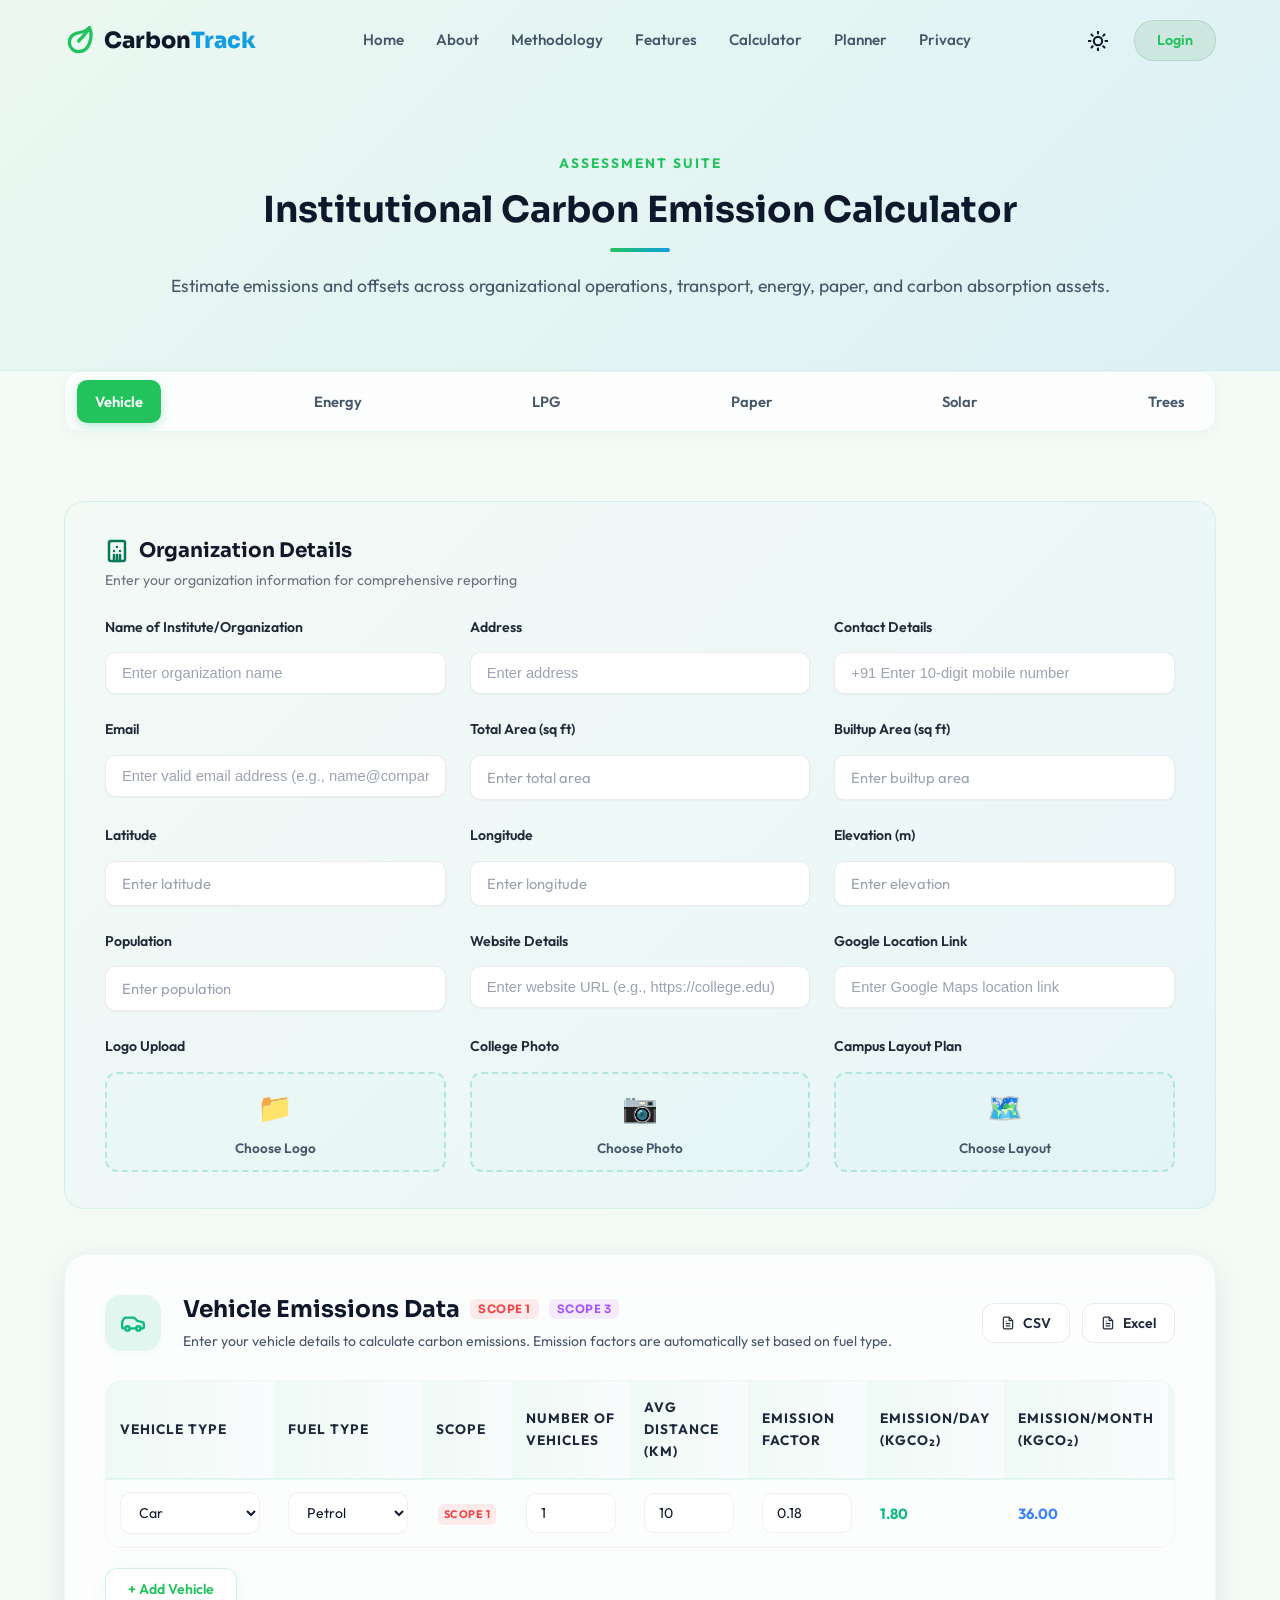
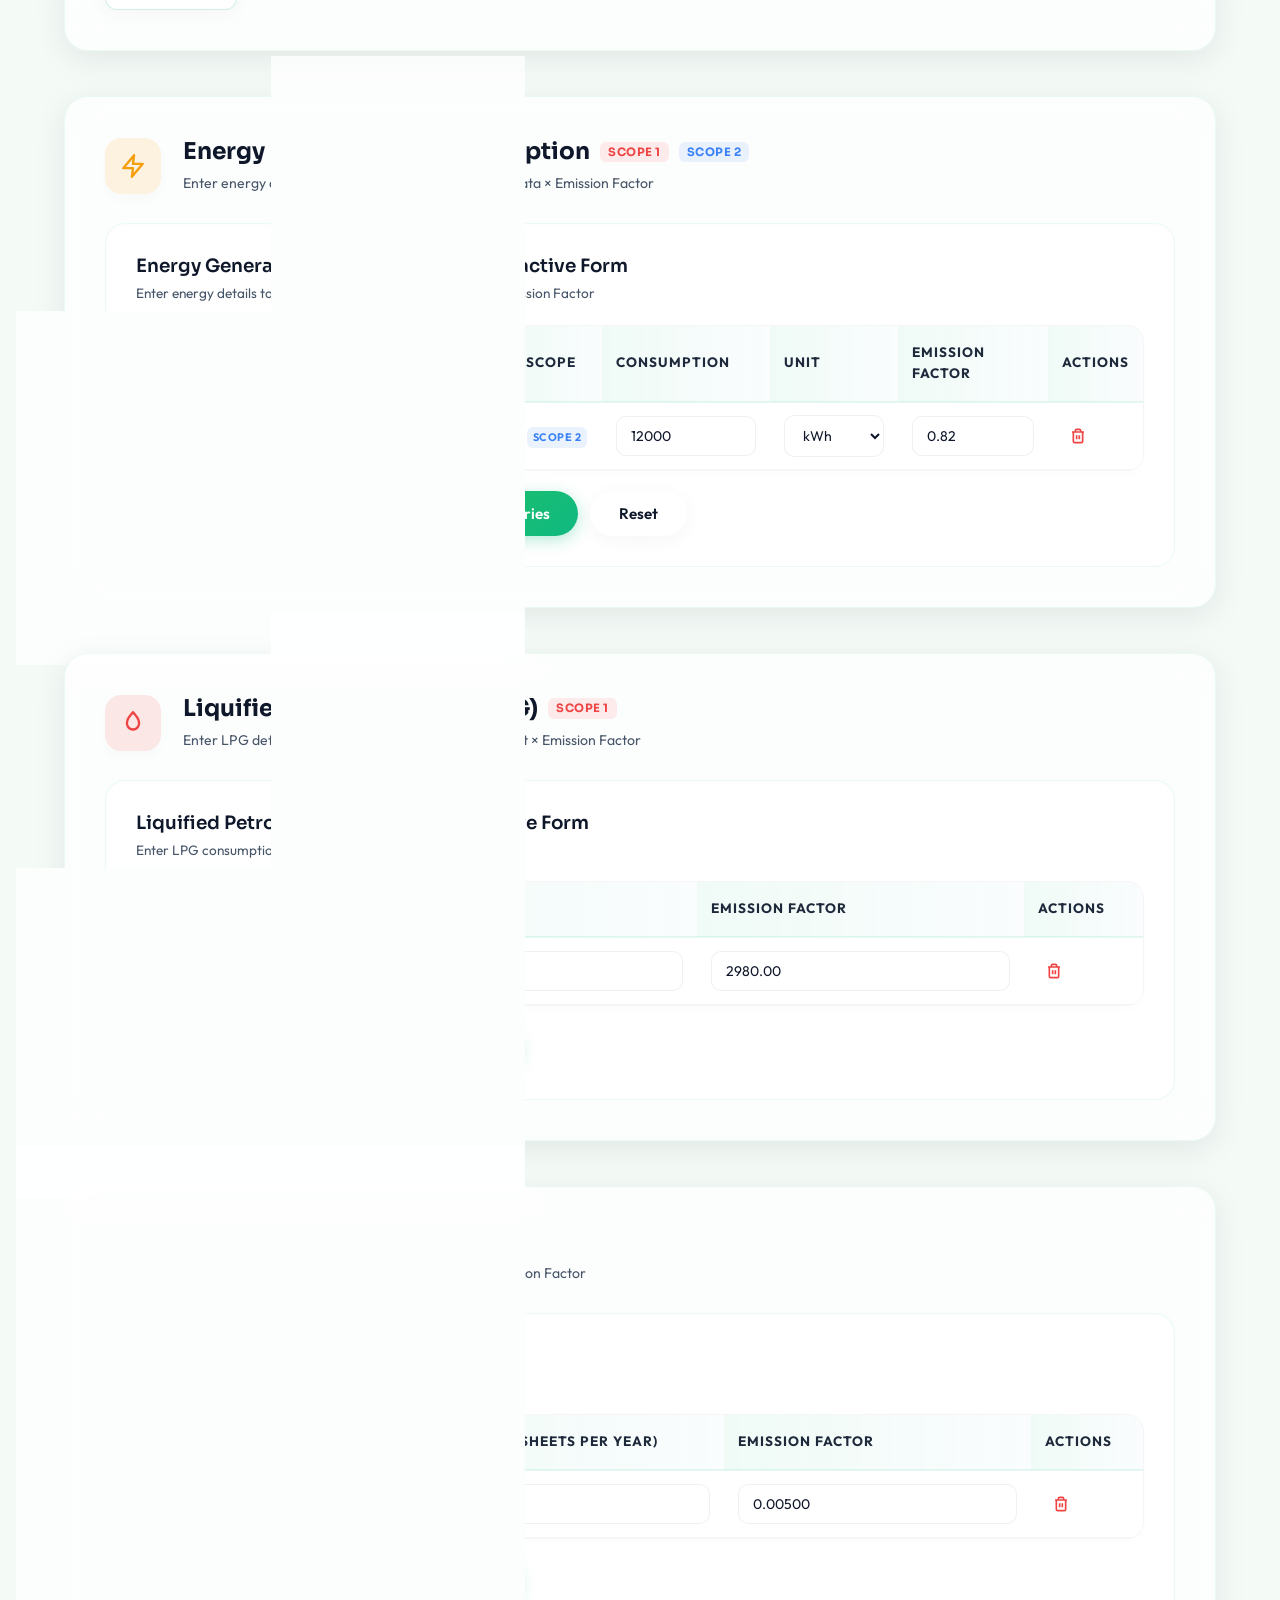
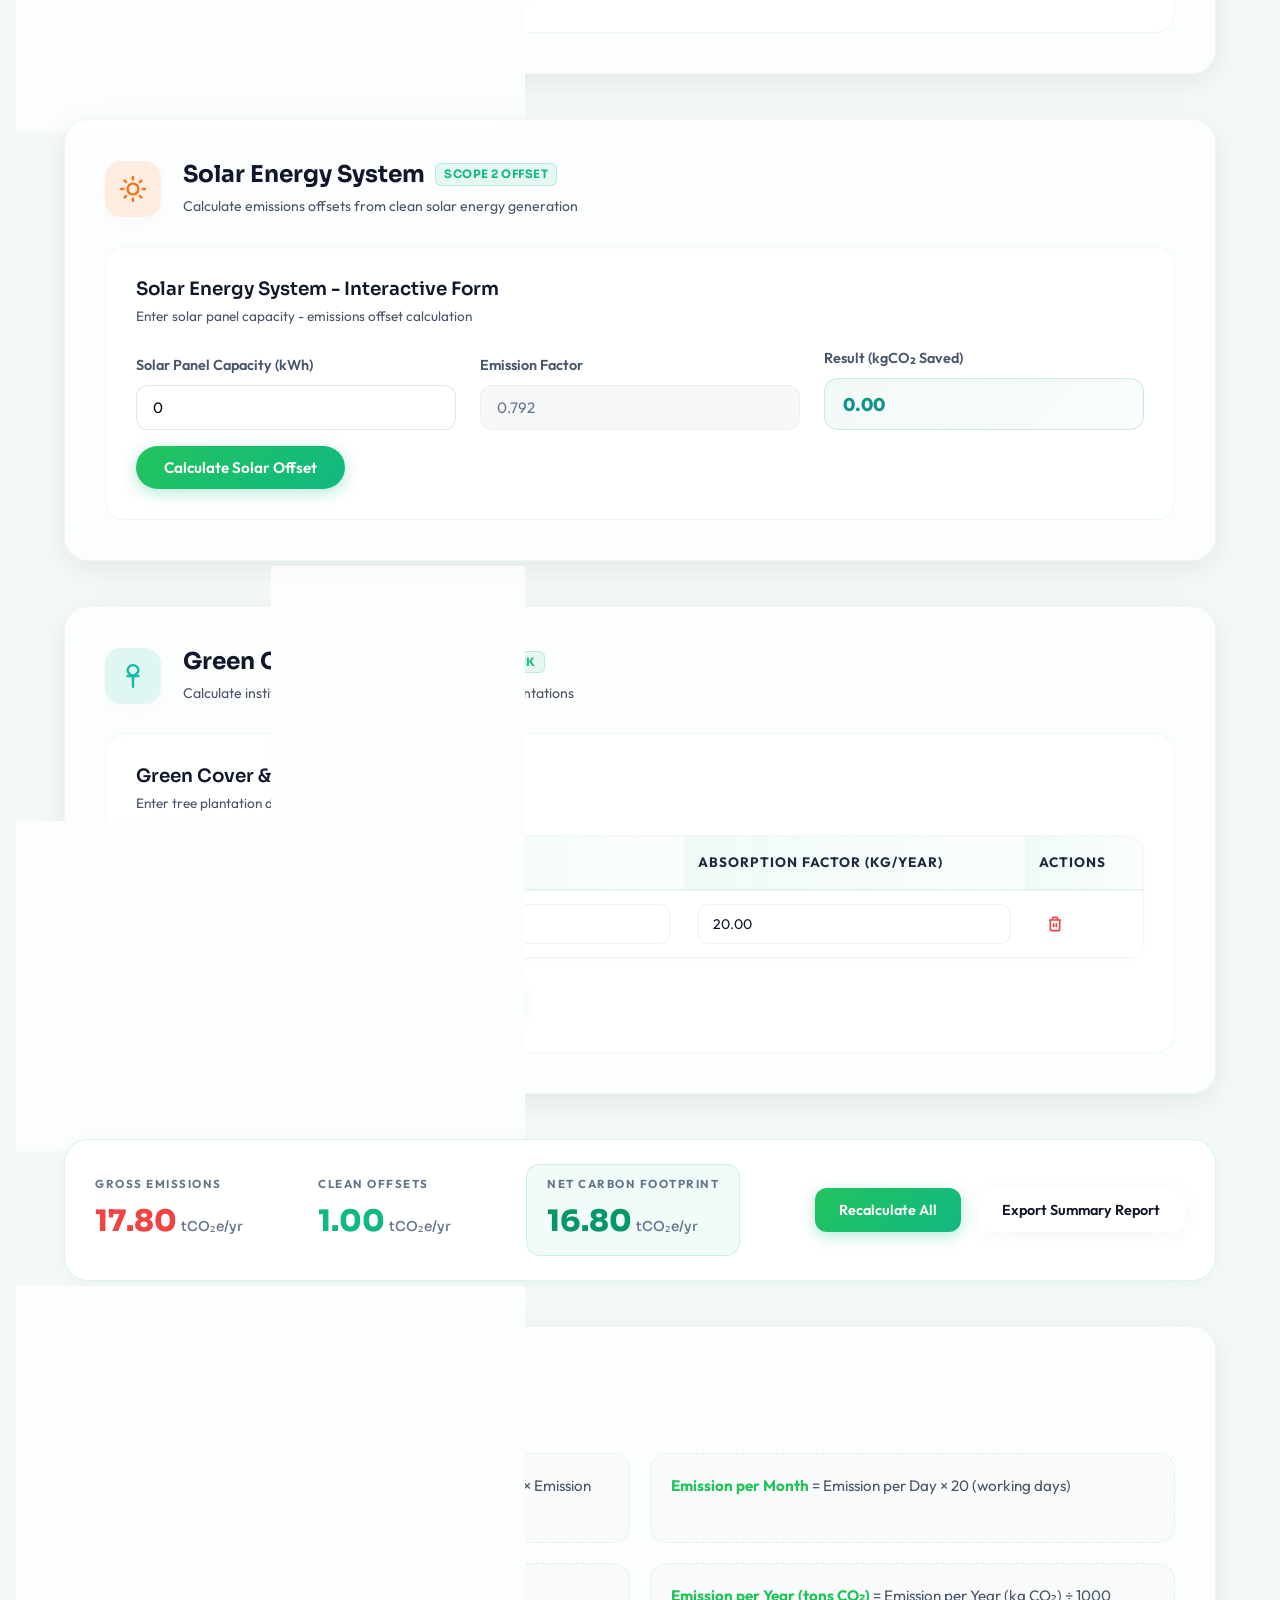
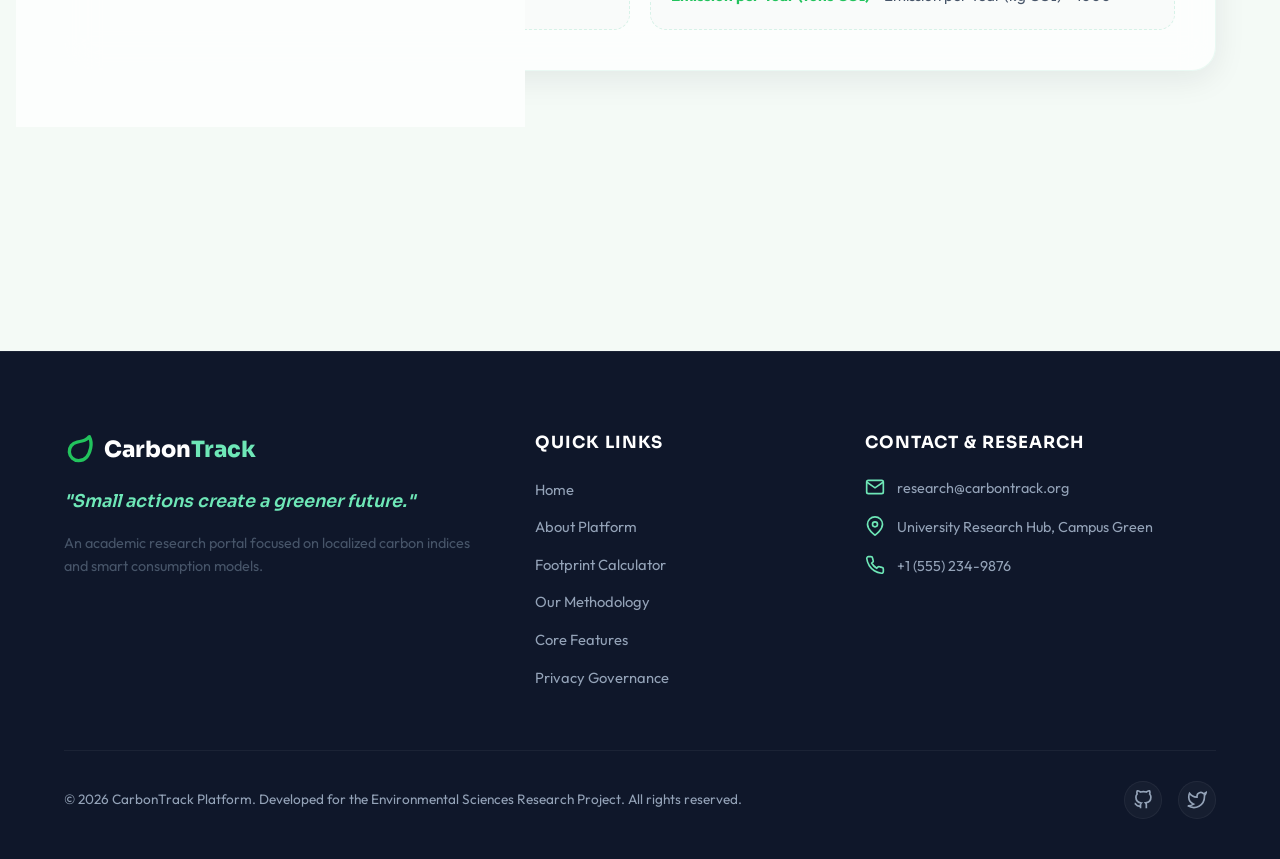
==== commit 61f877f6: "feat: change LPG column to Location dropdown with custom Other option" ====
--- a/carbontrack/calculator.html
+++ b/carbontrack/calculator.html
@@ -347,7 +347,7 @@
                                 <table class="calc-table" id="lpg-table">
                                     <thead>
                                         <tr>
-                                            <th>LPG Type</th>
+                                            <th>Location</th>
                                             <th>Weight (tonnes)</th>
                                             <th>Emission Factor</th>
                                             <th>Actions</th>
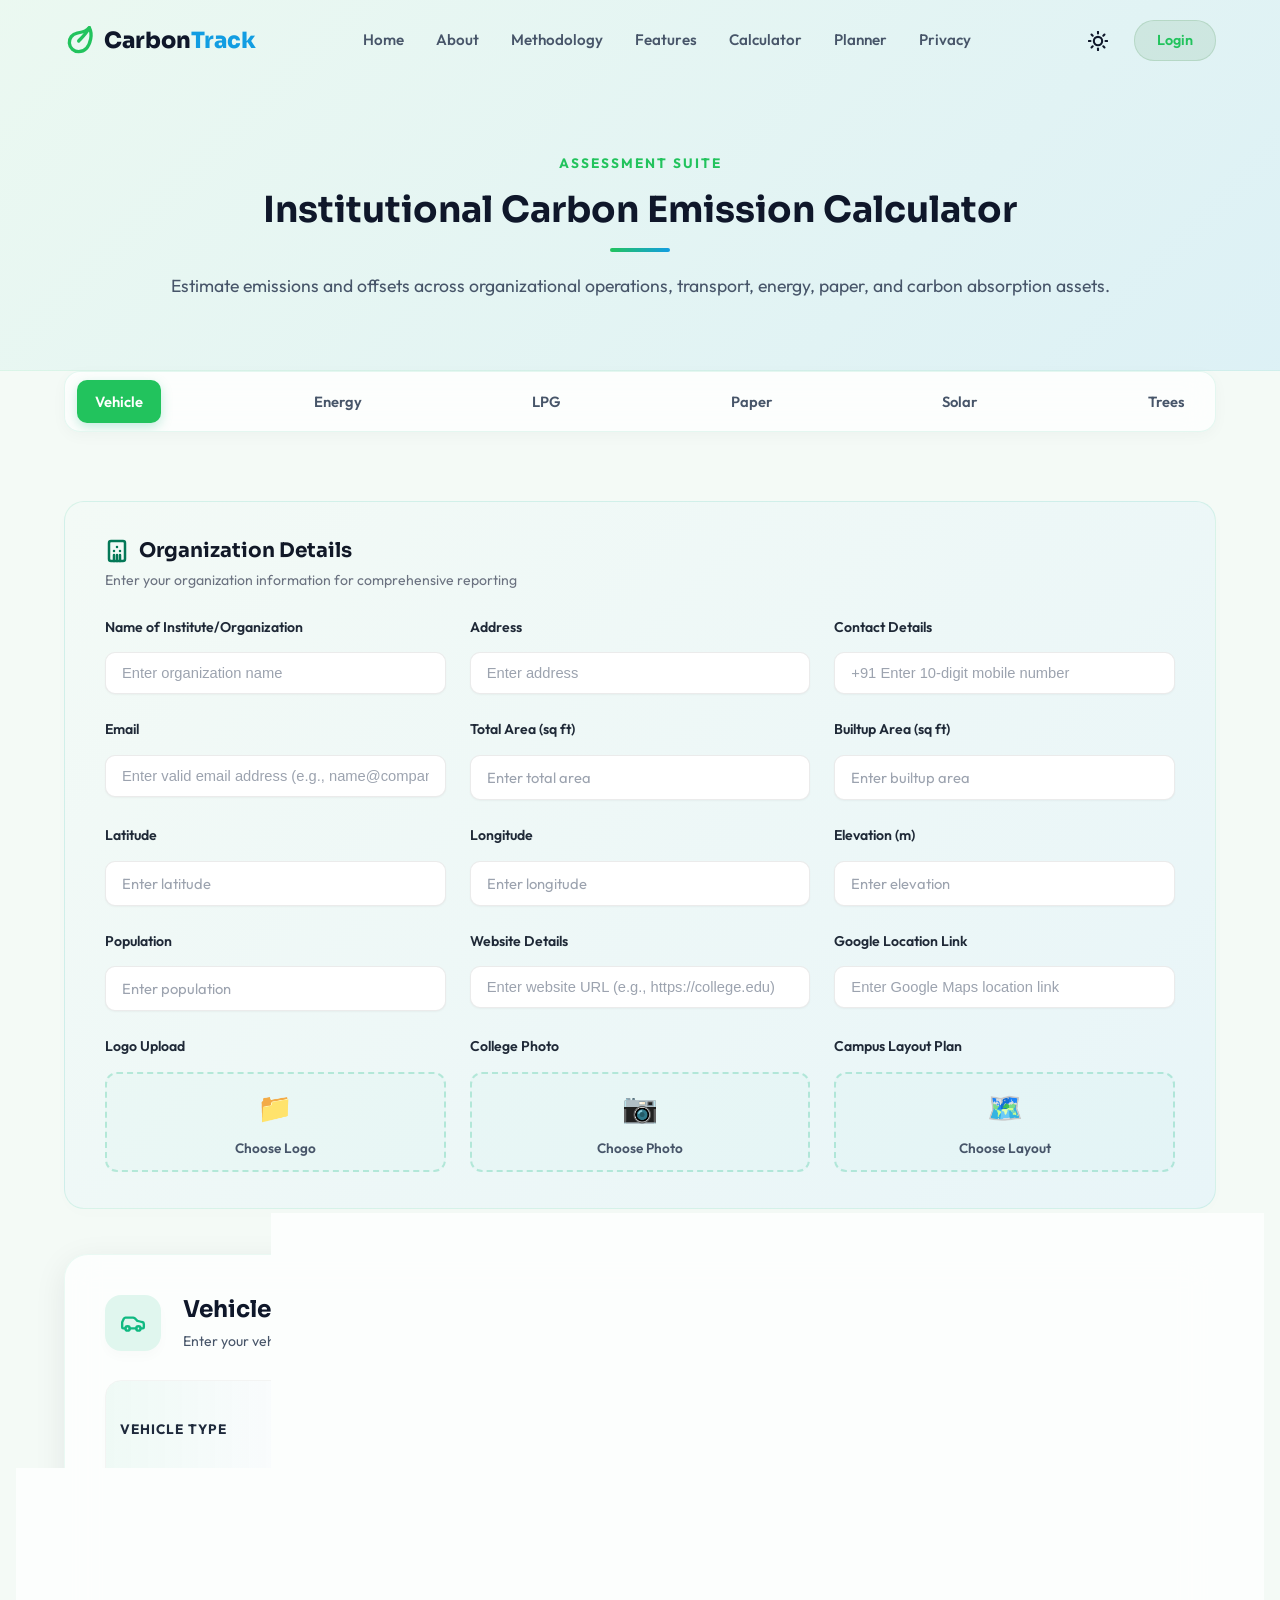
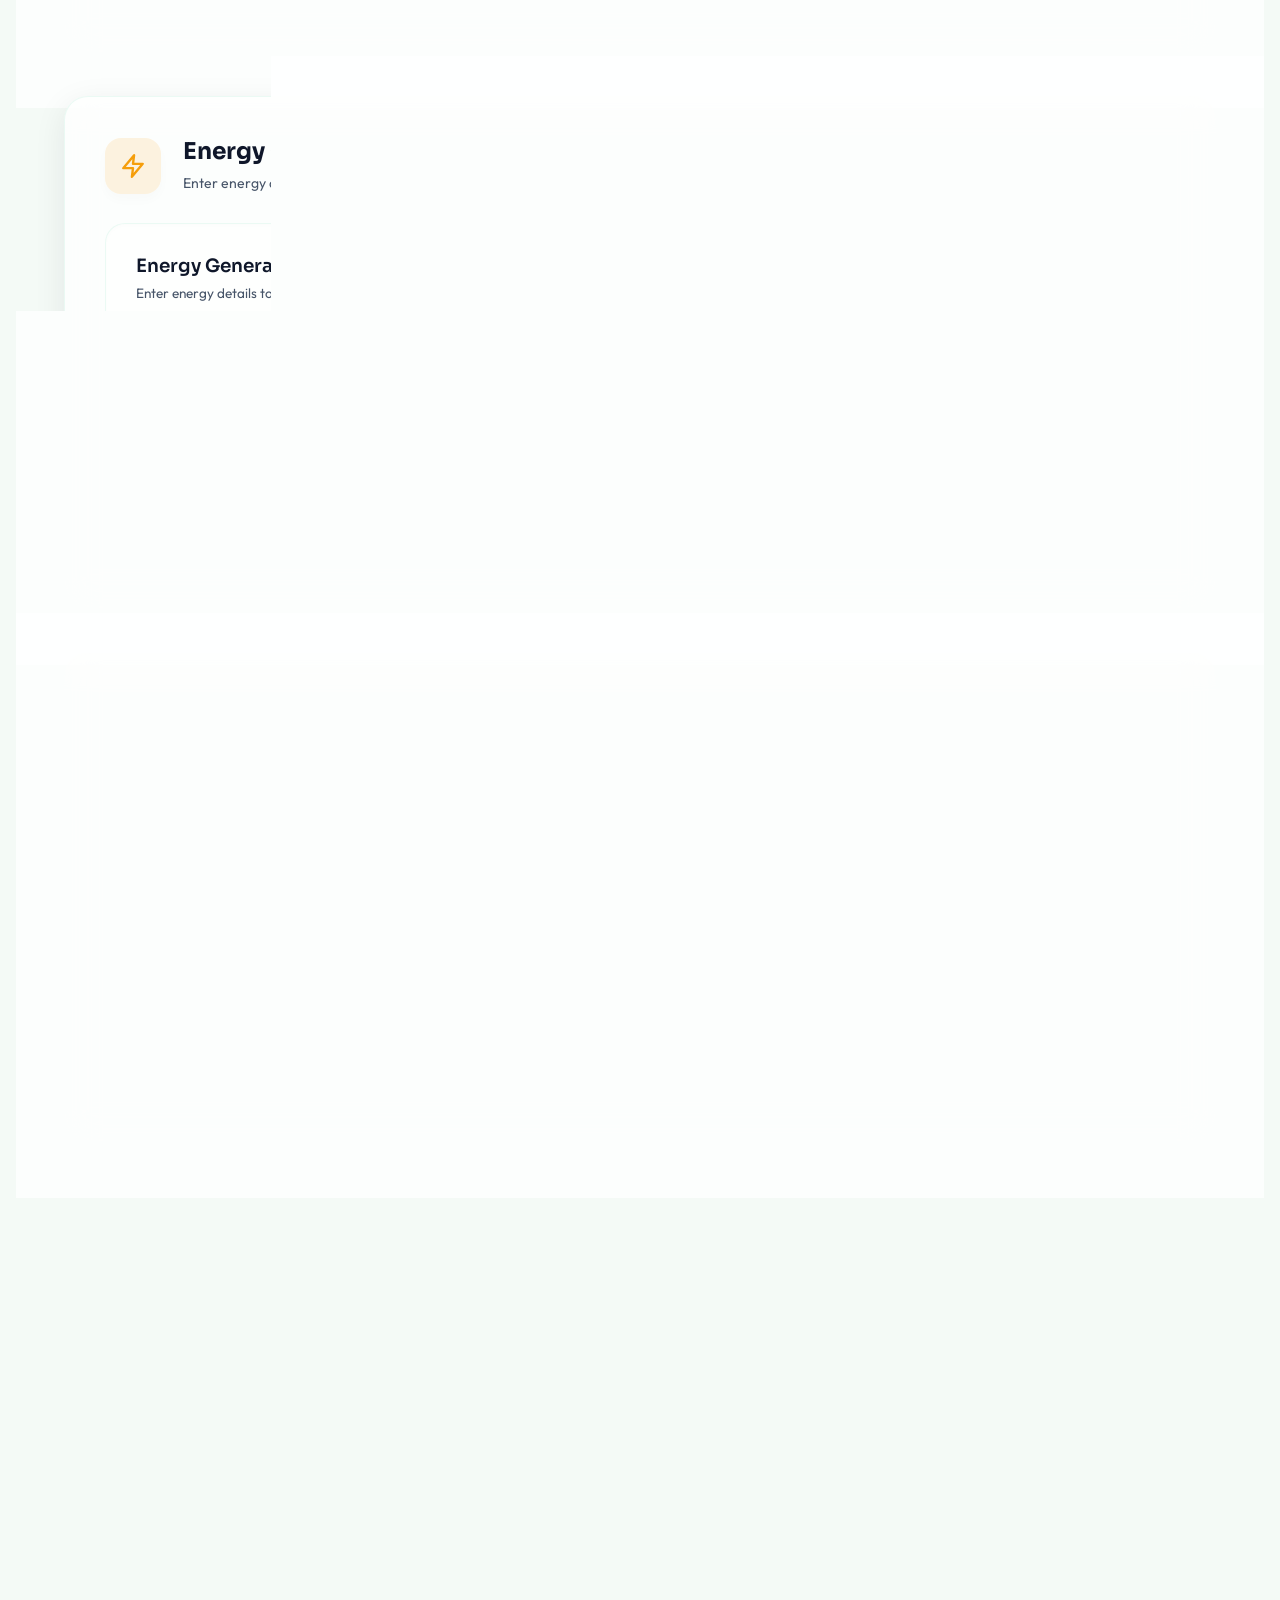
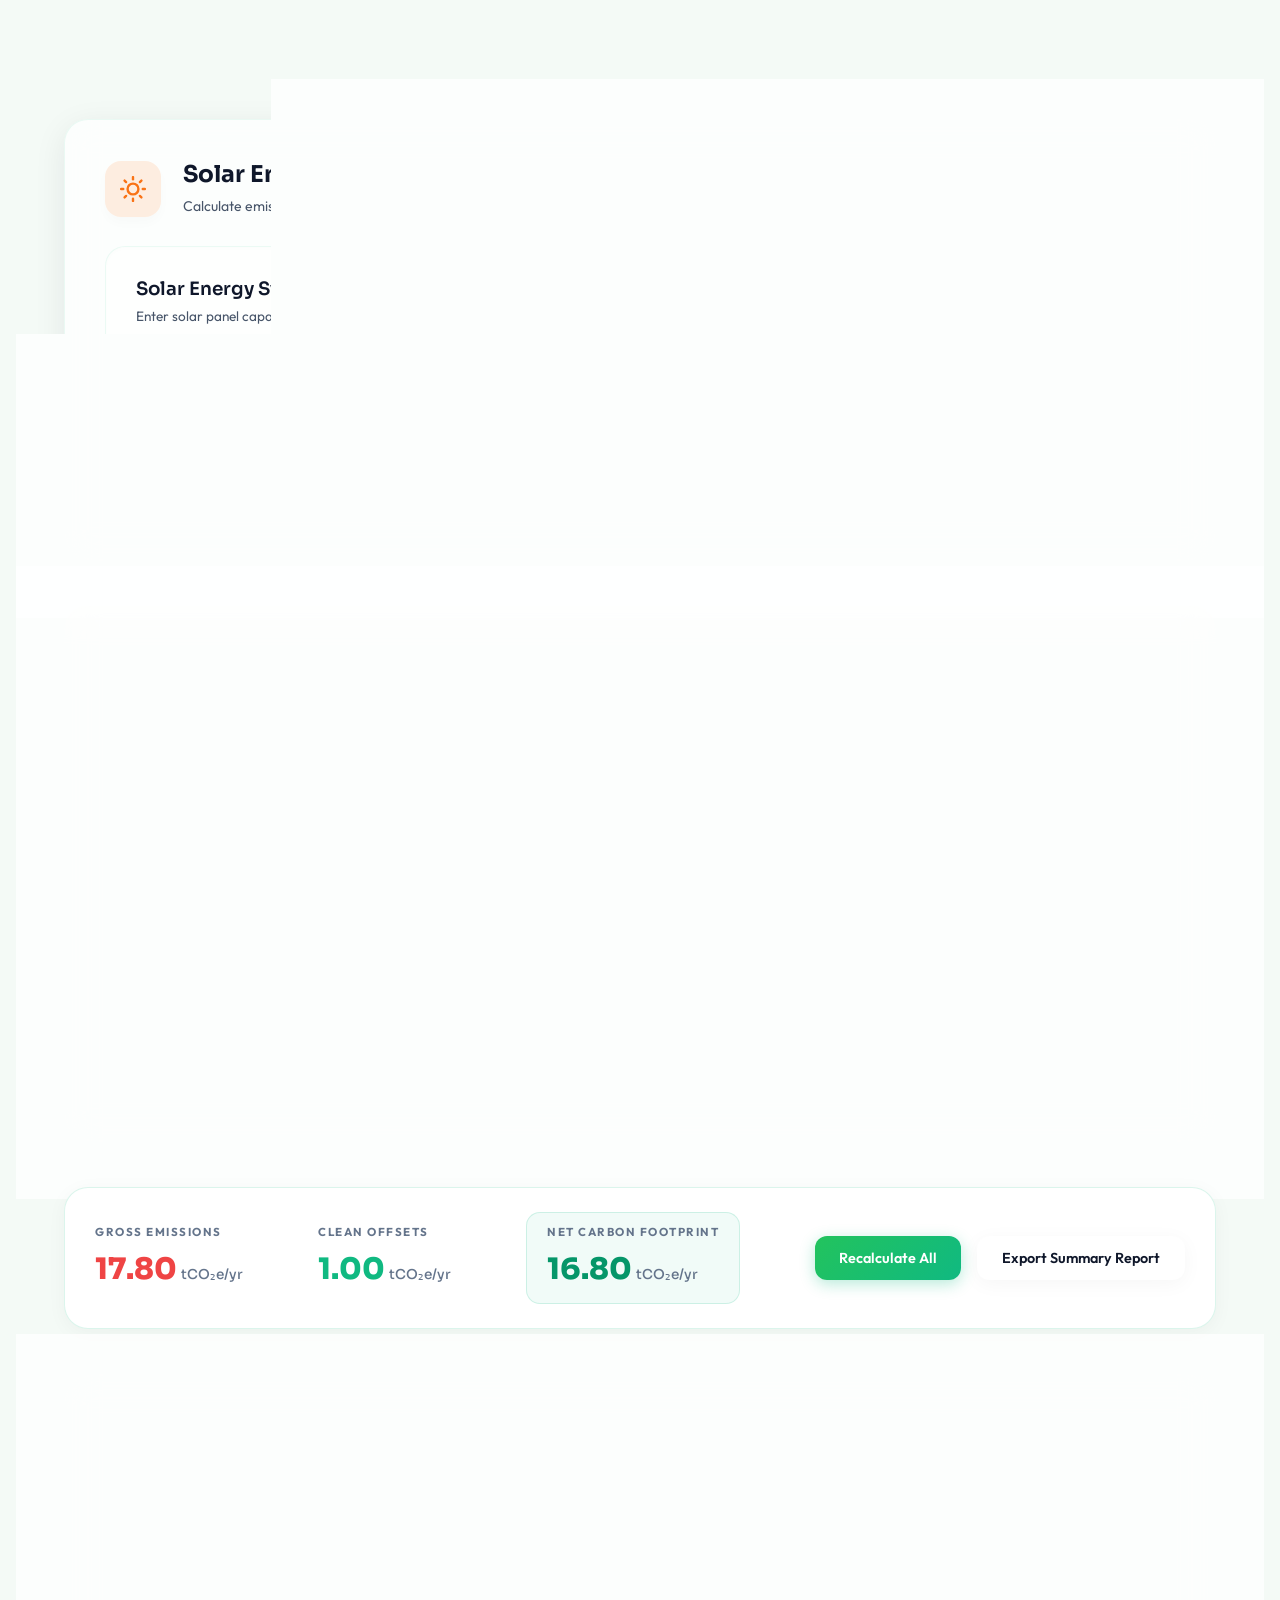
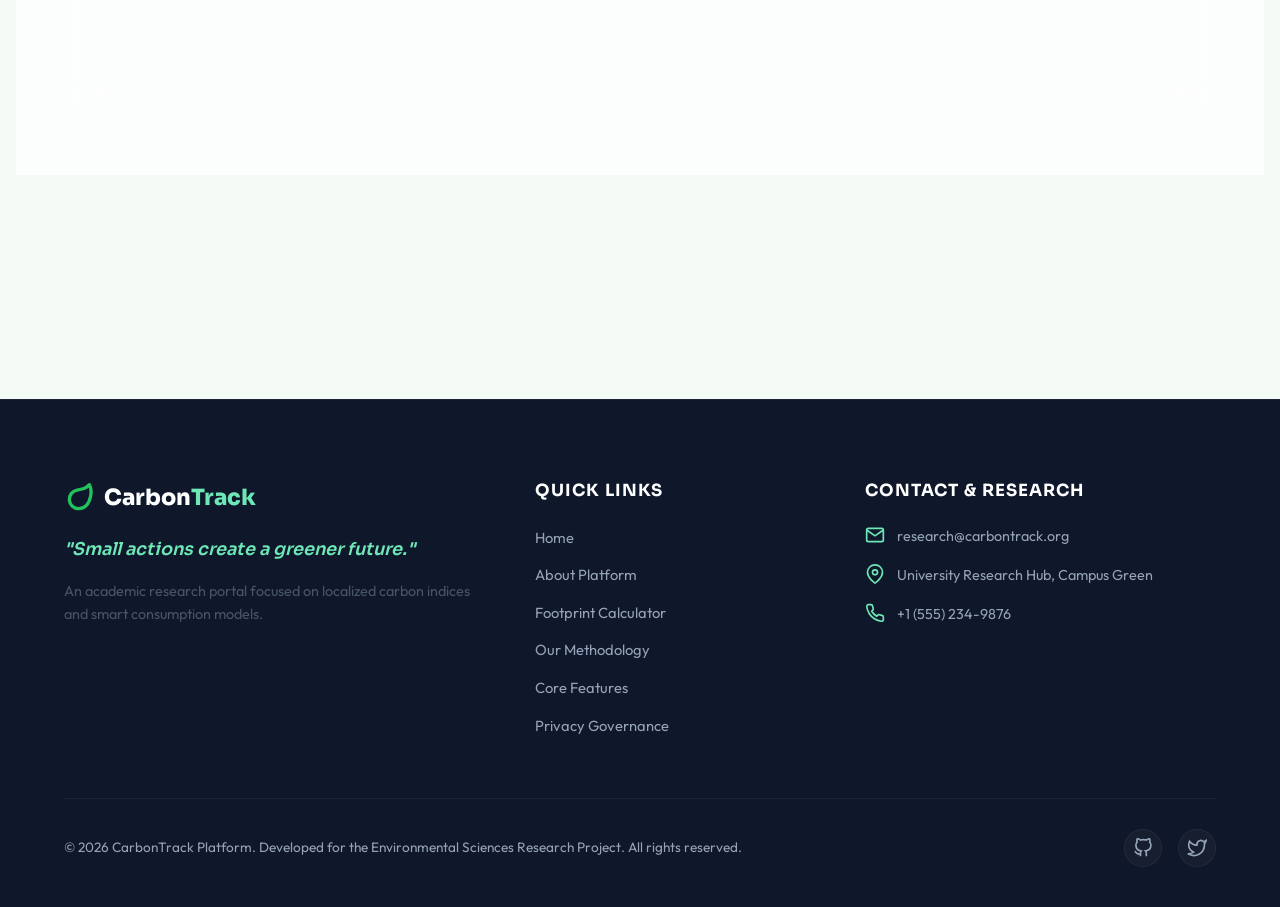
==== commit 61735b98: "feat: change Tree column to support both Tree Type and Location" ====
--- a/carbontrack/calculator.html
+++ b/carbontrack/calculator.html
@@ -498,7 +498,7 @@
                                 <table class="calc-table" id="trees-table">
                                     <thead>
                                         <tr>
-                                            <th>Tree Species</th>
+                                            <th>Tree Type / Location</th>
                                             <th>Number of Trees</th>
                                             <th>Absorption Factor (kg/year)</th>
                                             <th>Actions</th>
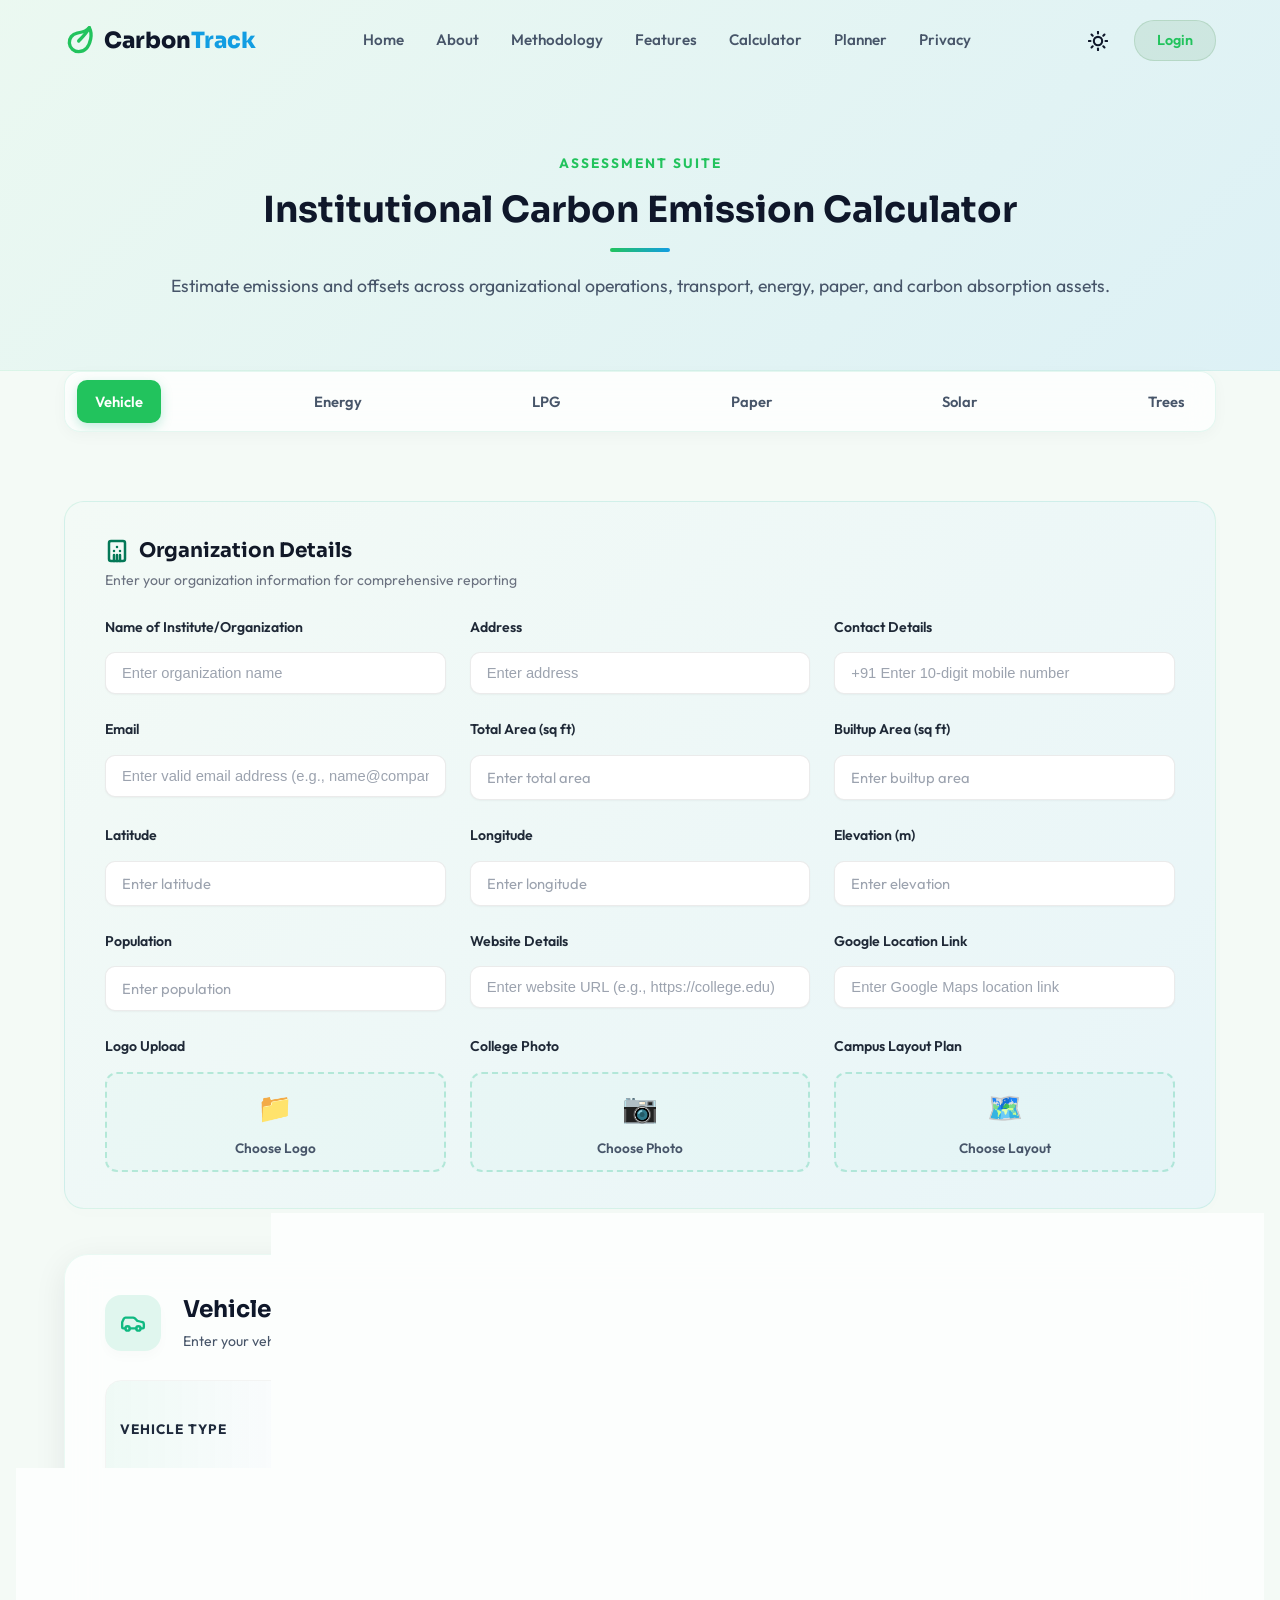
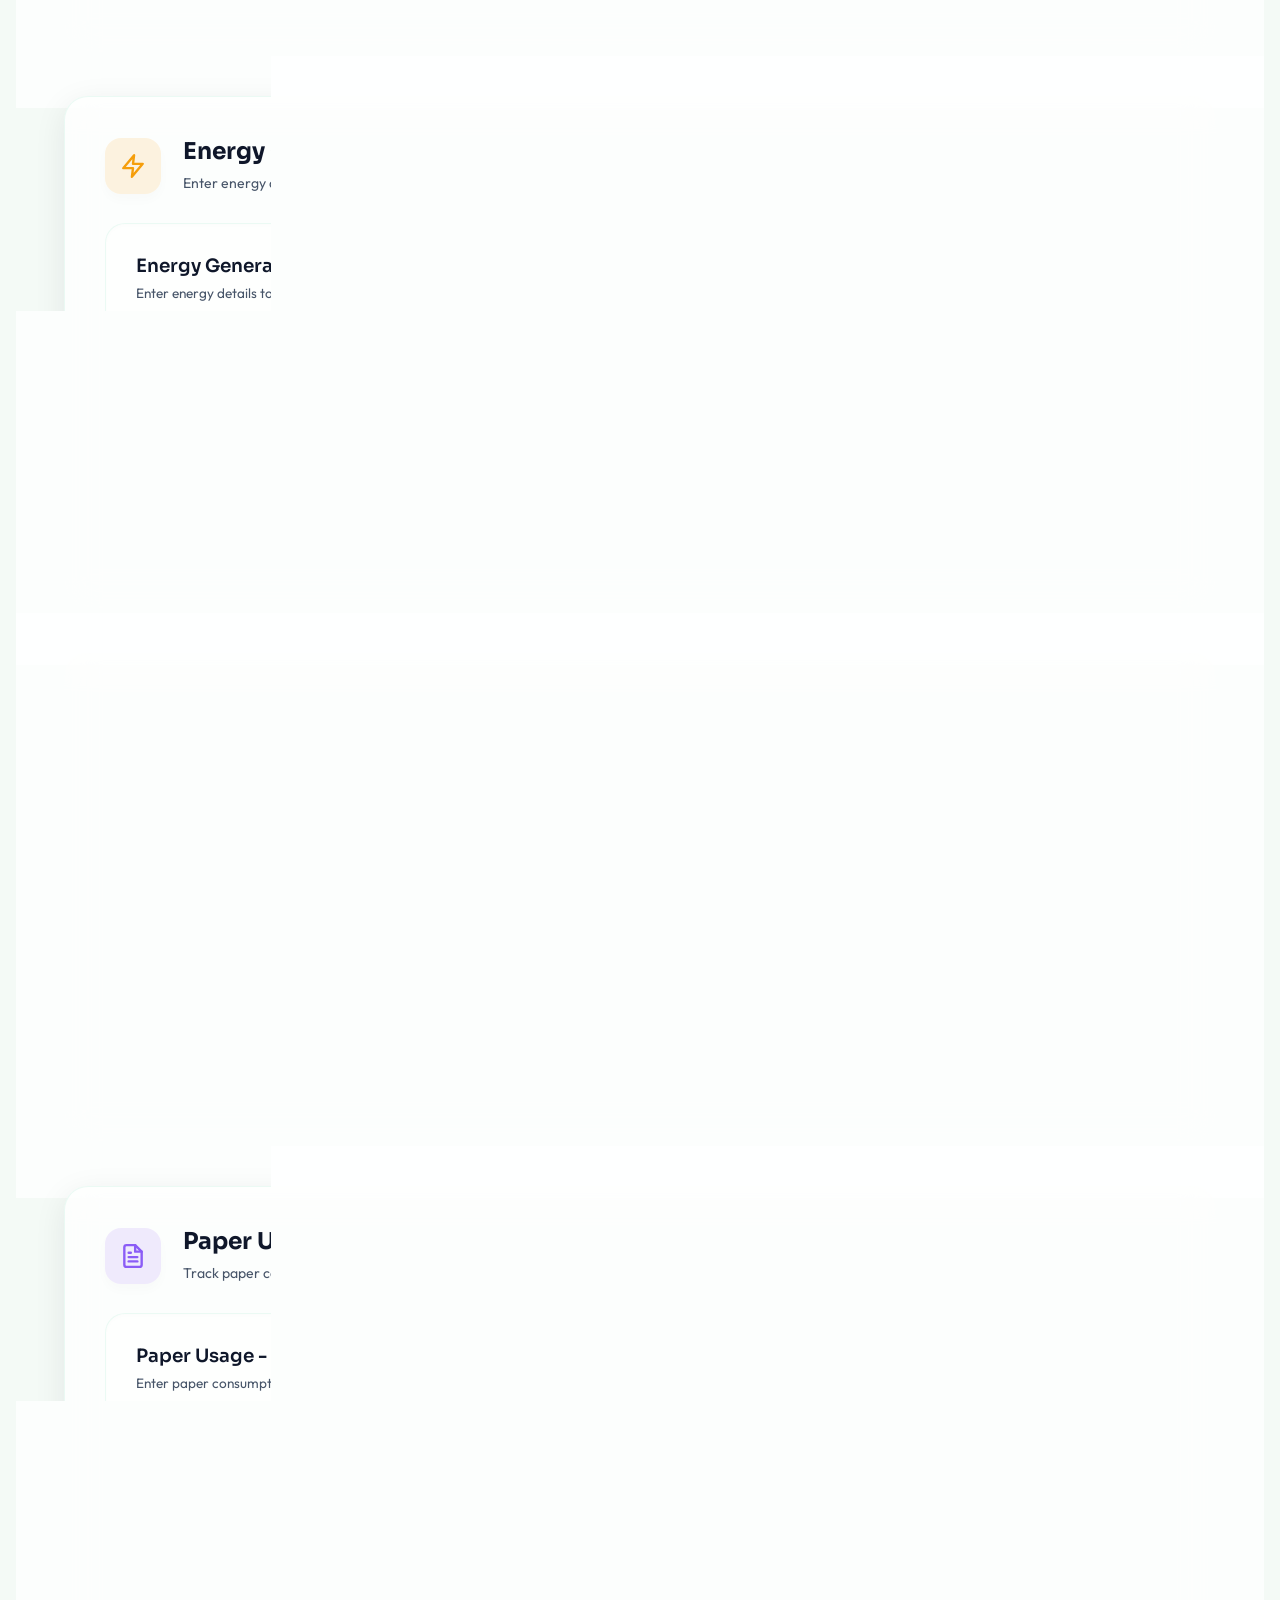
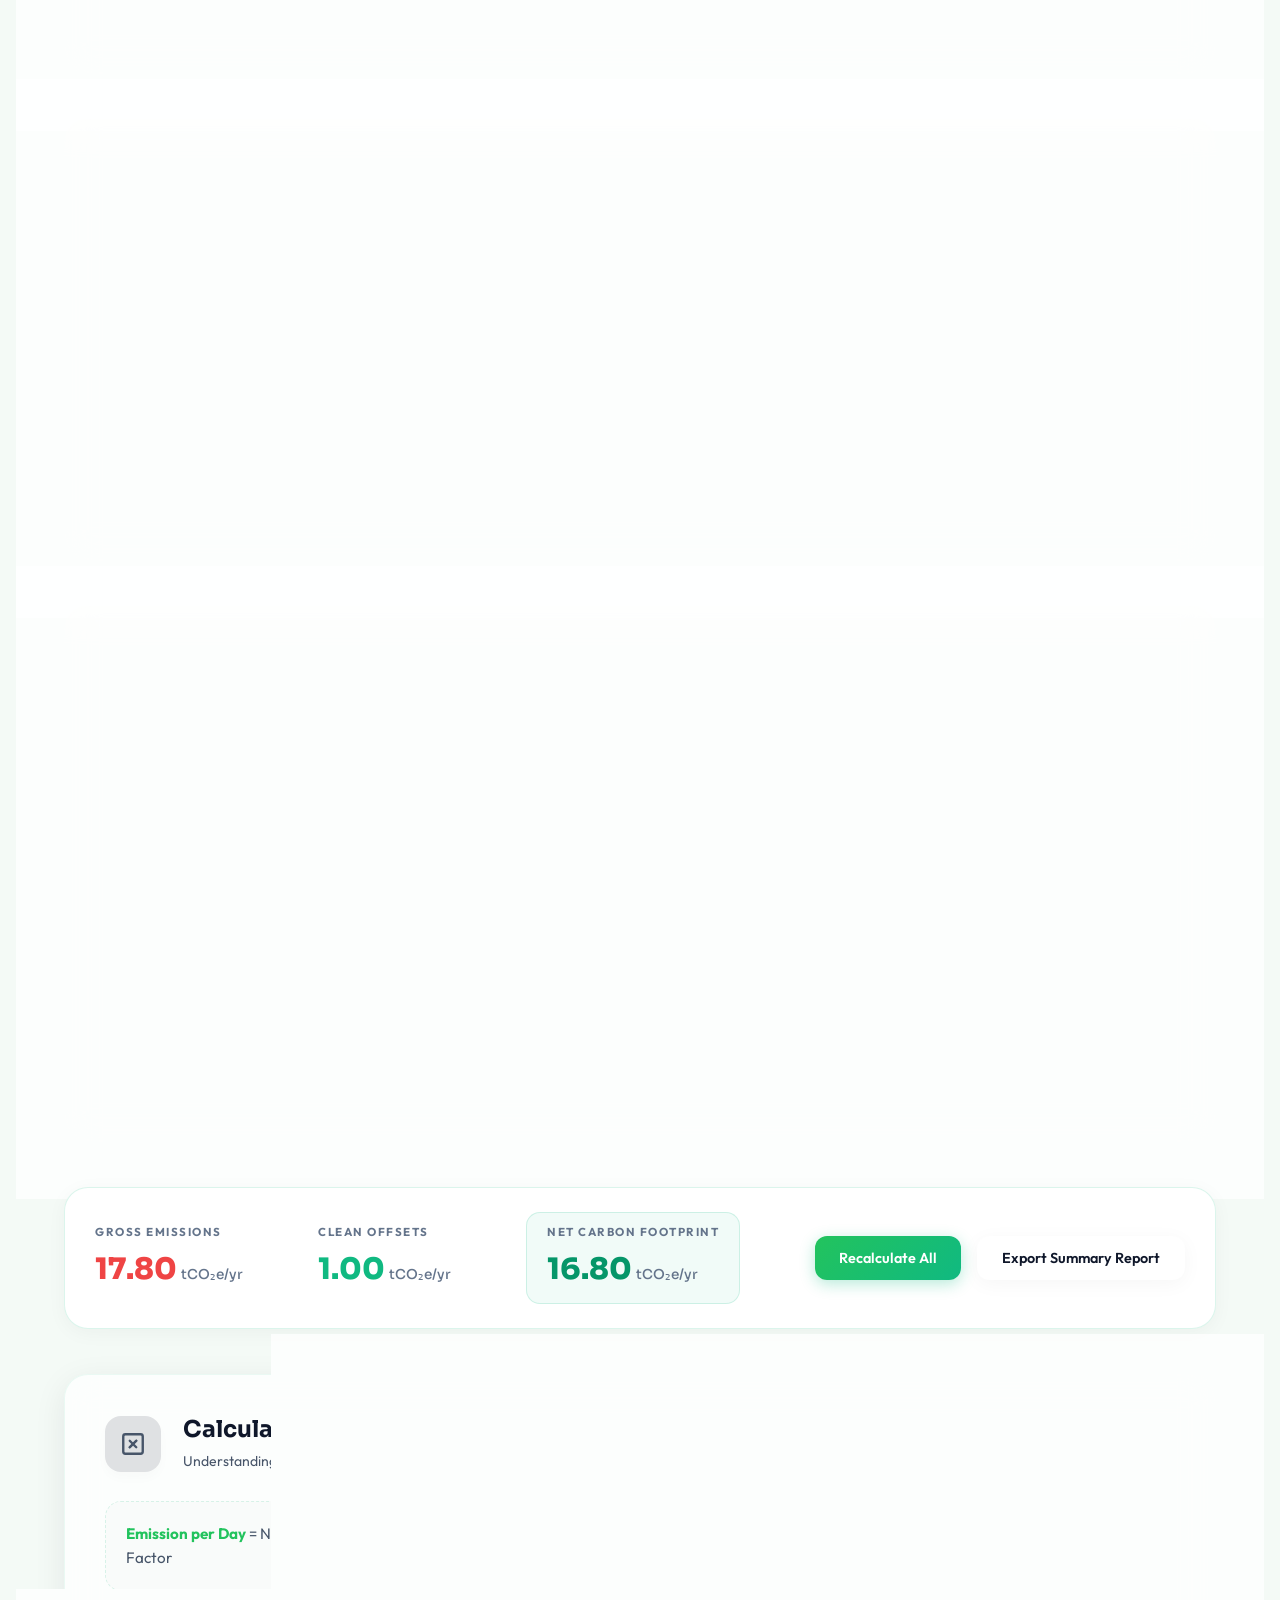
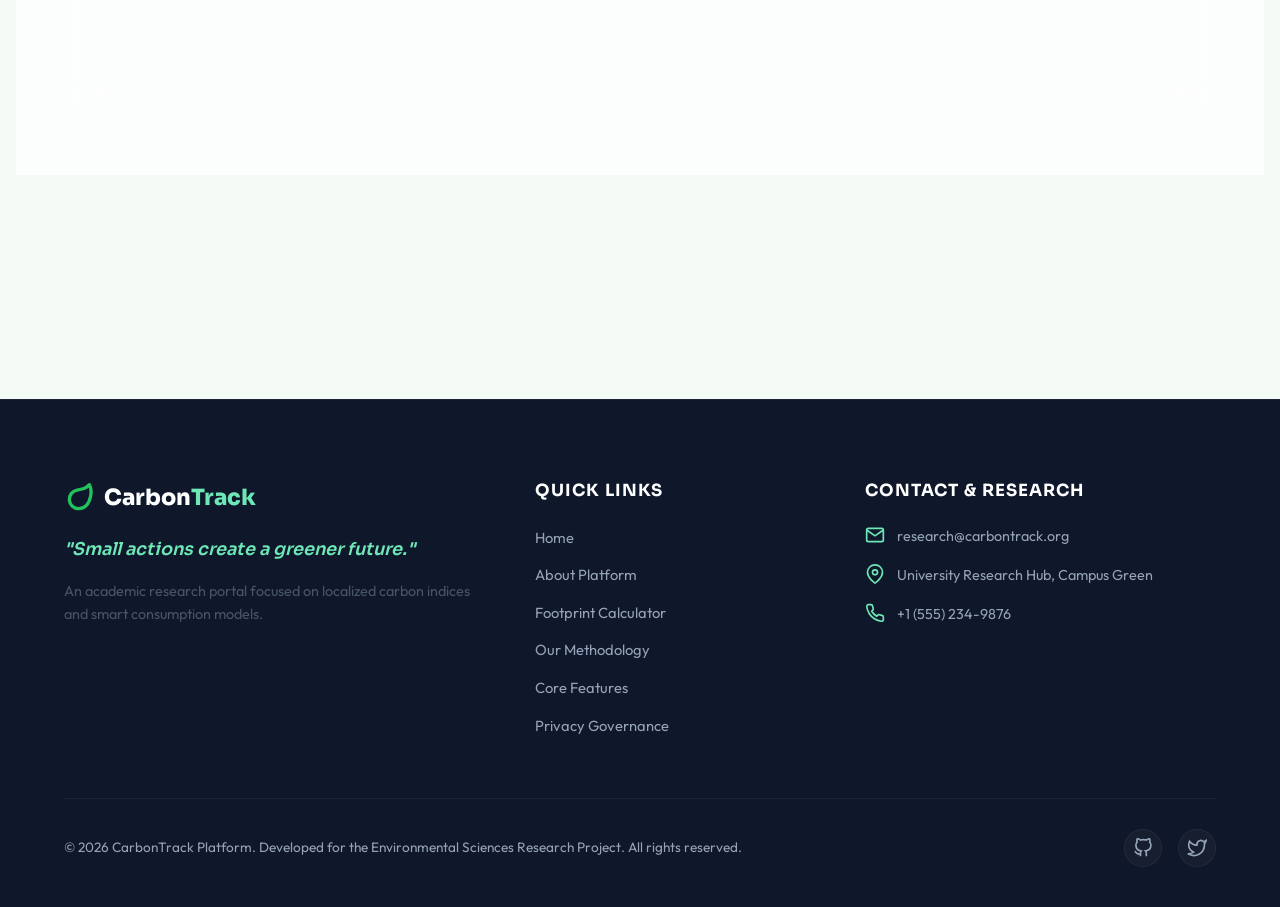
==== commit b51a1bf2: "feat: add Vehicle Ownership column, implement smart scope tagging, and remove Hybrid option" ====
--- a/carbontrack/calculator.html
+++ b/carbontrack/calculator.html
@@ -246,6 +246,7 @@
                                     <tr>
                                         <th>Vehicle Type</th>
                                         <th>Fuel Type</th>
+                                        <th>Ownership</th>
                                         <th>Scope</th>
                                         <th>Number of Vehicles</th>
                                         <th>Avg Distance (km)</th>
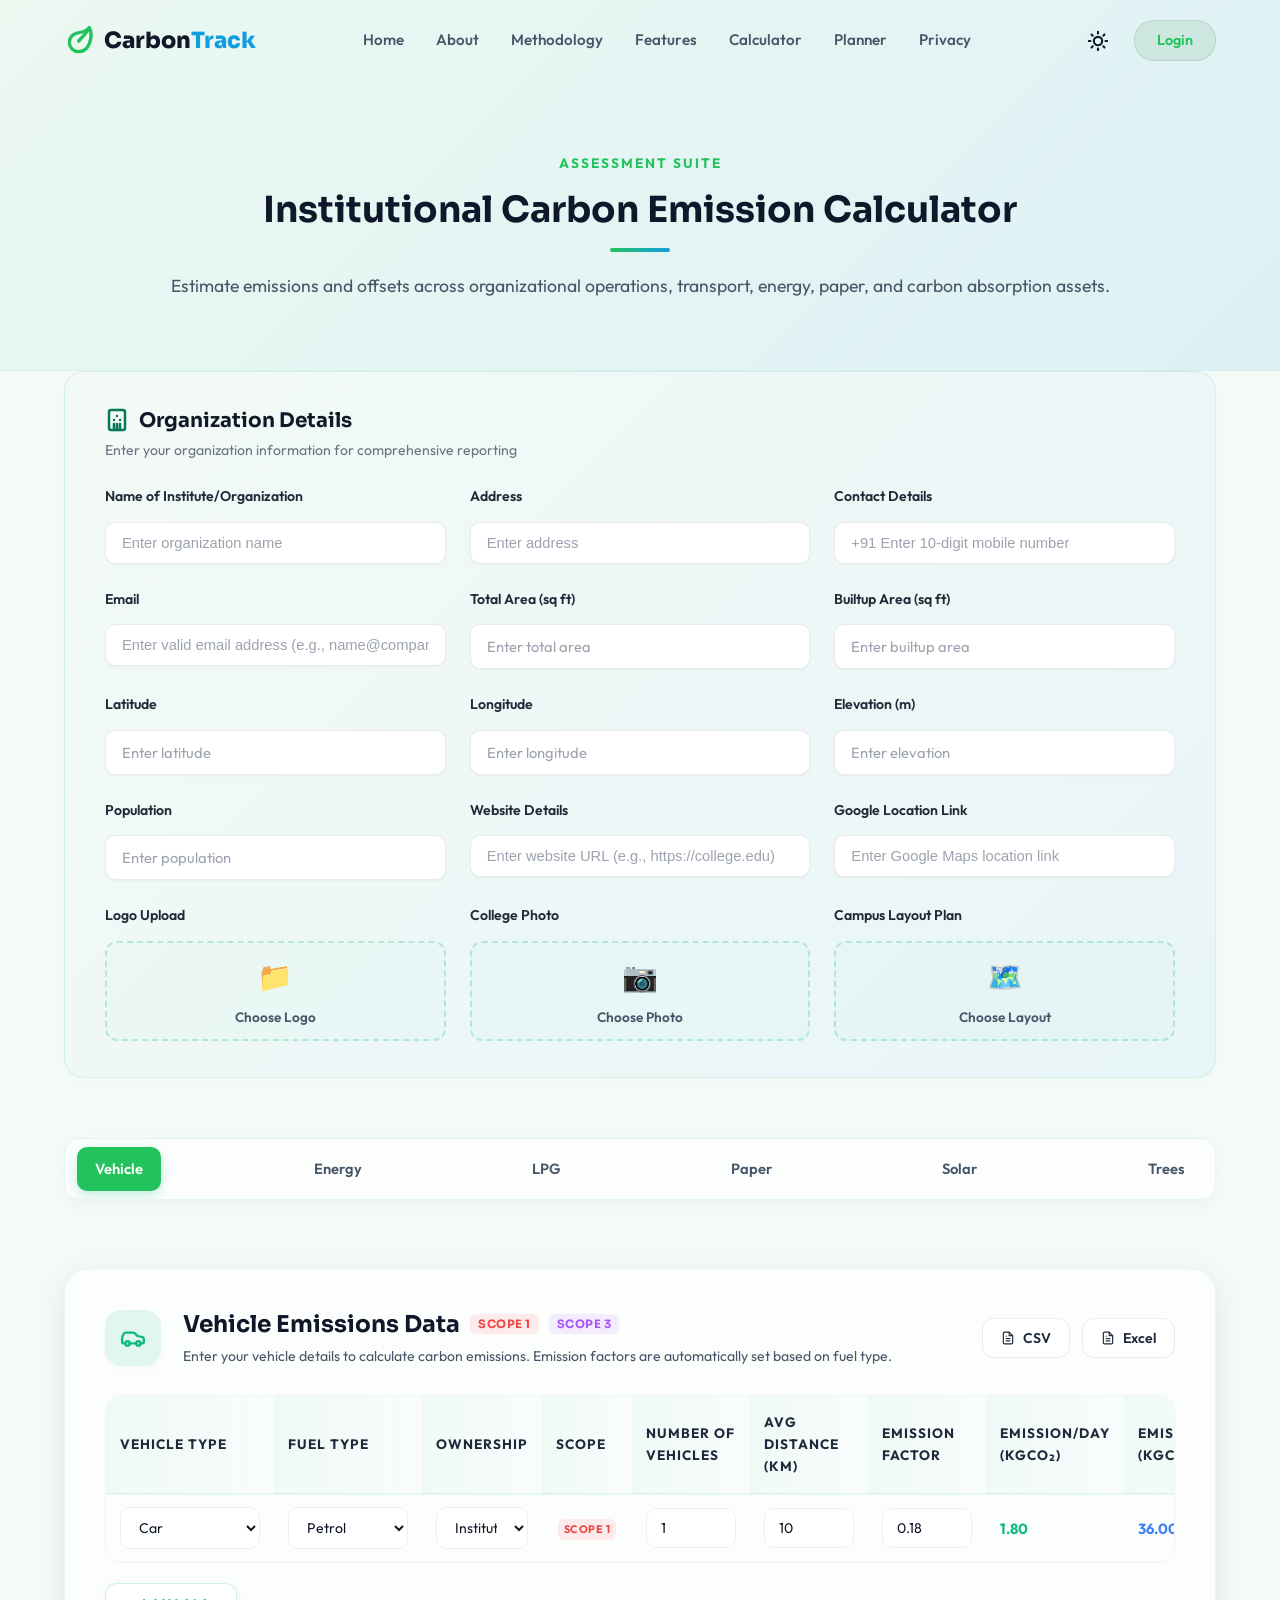
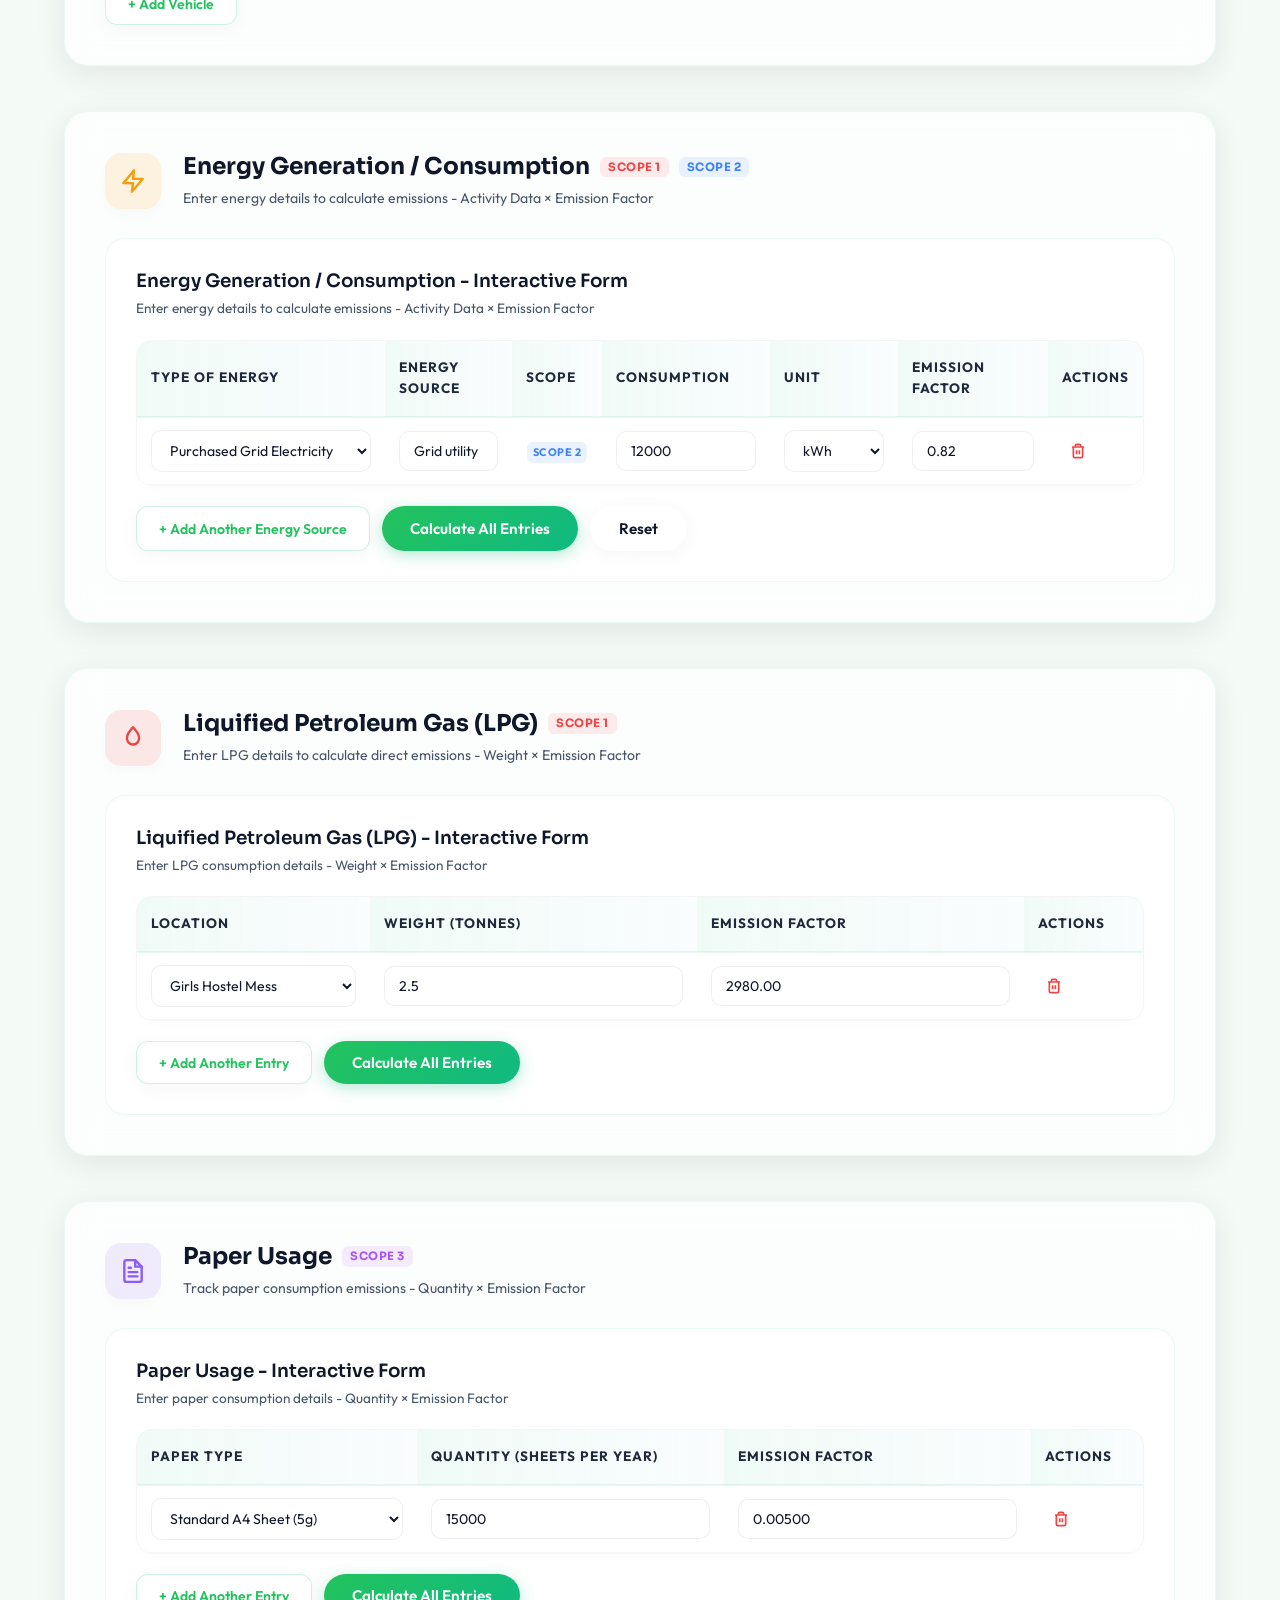
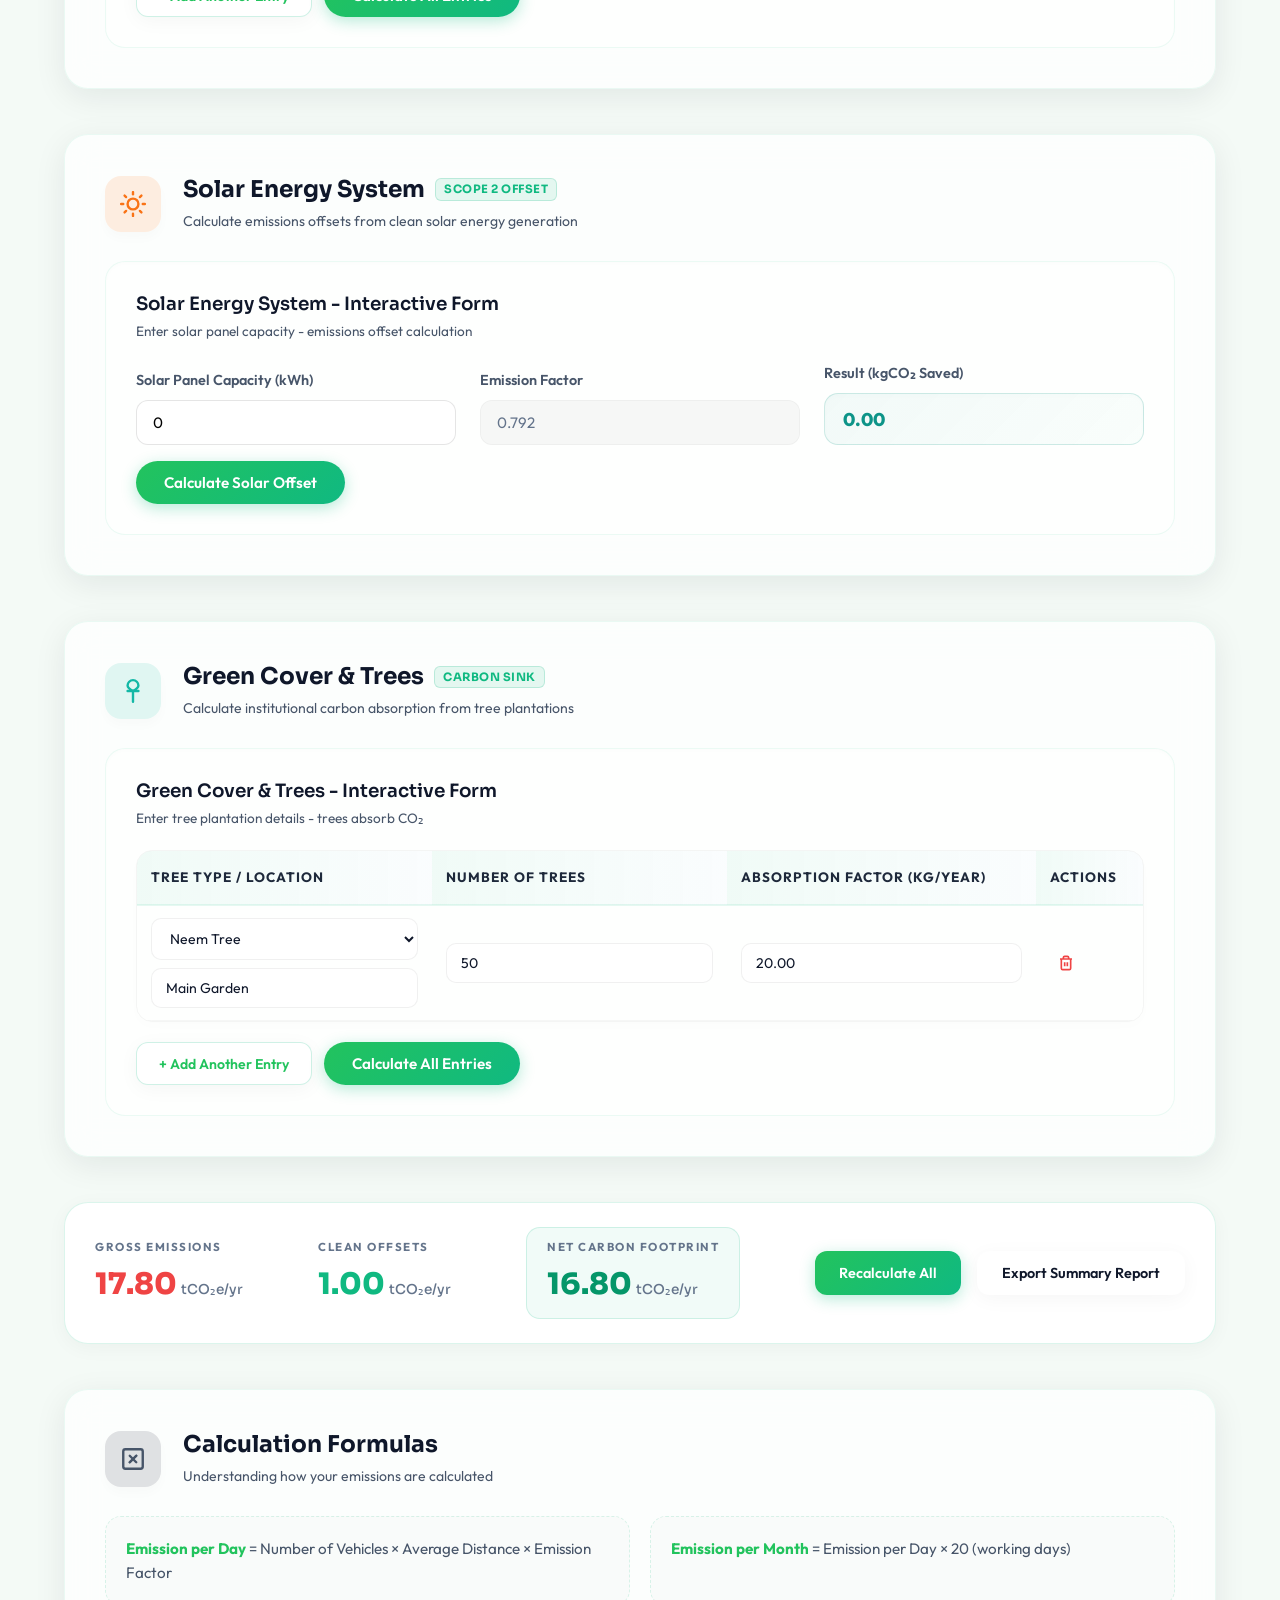
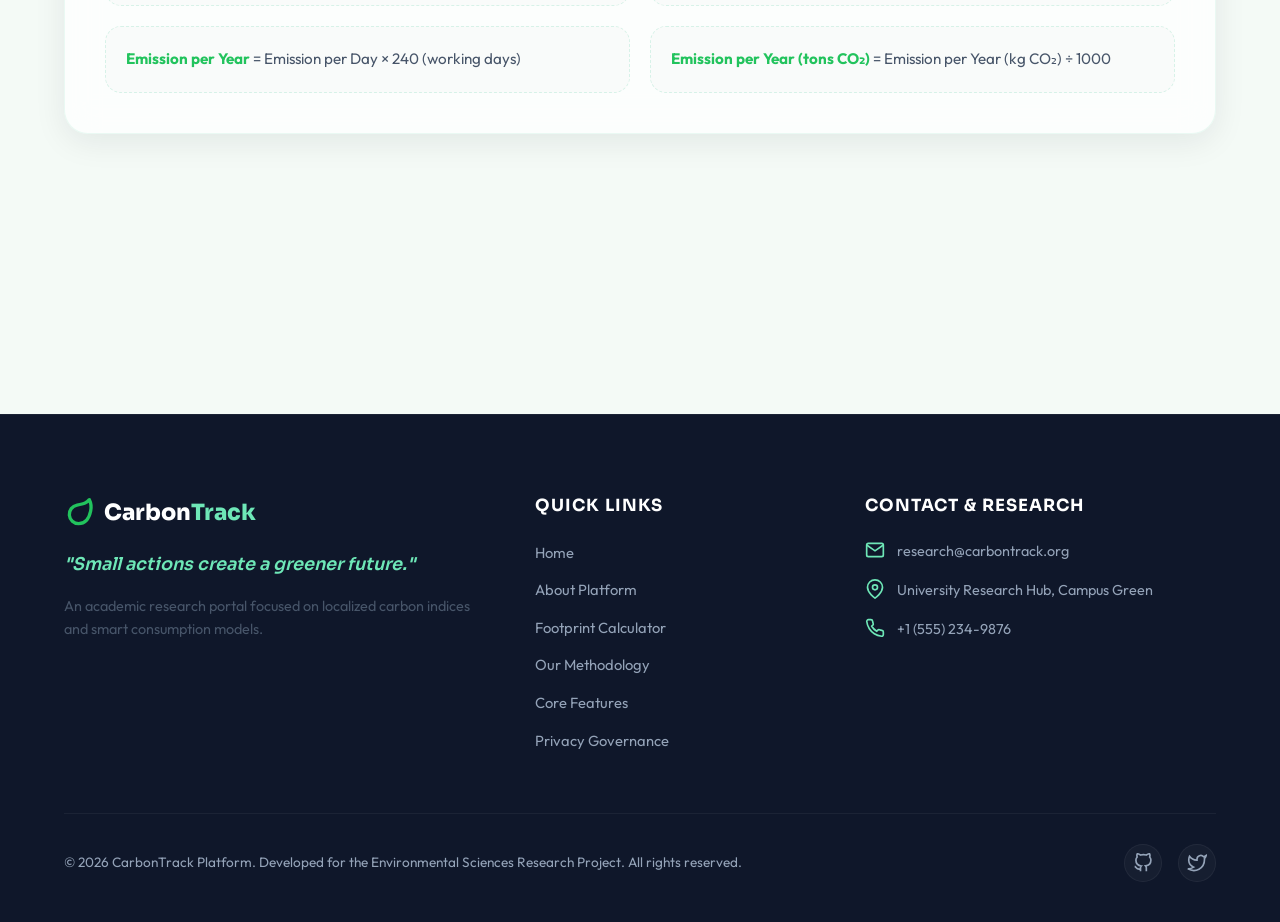
==== commit 795934e9: "style: reposition calculator sub-navigation below organization details card" ====
--- a/carbontrack/calculator.html
+++ b/carbontrack/calculator.html
@@ -80,18 +80,6 @@
         <div class="container">
             <div class="calculator-layout-wrapper">
                 
-                <!-- Calculator Category Sub-Navigation Bar -->
-                <div class="calculator-subnav-wrapper" id="calc-subnav-wrapper">
-                    <nav class="calculator-subnav" id="calc-subnav">
-                        <a href="#sec-vehicle" class="subnav-link active" data-sec="sec-vehicle">Vehicle</a>
-                        <a href="#sec-energy" class="subnav-link" data-sec="sec-energy">Energy</a>
-                        <a href="#sec-lpg" class="subnav-link" data-sec="sec-lpg">LPG</a>
-                        <a href="#sec-paper" class="subnav-link" data-sec="sec-paper">Paper</a>
-                        <a href="#sec-solar" class="subnav-link" data-sec="sec-solar">Solar</a>
-                        <a href="#sec-trees" class="subnav-link" data-sec="sec-trees">Trees</a>
-                    </nav>
-                </div>
-
                 <!-- 1. Organization Details Card -->
                 <div class="calc-card org-details-card scroll-reveal">
                     <div class="org-details-header">
@@ -208,6 +196,17 @@
                     </div>
                 </div>
 
+                <!-- Calculator Category Sub-Navigation Bar -->
+                <div class="calculator-subnav-wrapper" id="calc-subnav-wrapper" style="margin-top: 15px;">
+                    <nav class="calculator-subnav" id="calc-subnav">
+                        <a href="#sec-vehicle" class="subnav-link active" data-sec="sec-vehicle">Vehicle</a>
+                        <a href="#sec-energy" class="subnav-link" data-sec="sec-energy">Energy</a>
+                        <a href="#sec-lpg" class="subnav-link" data-sec="sec-lpg">LPG</a>
+                        <a href="#sec-paper" class="subnav-link" data-sec="sec-paper">Paper</a>
+                        <a href="#sec-solar" class="subnav-link" data-sec="sec-solar">Solar</a>
+                        <a href="#sec-trees" class="subnav-link" data-sec="sec-trees">Trees</a>
+                    </nav>
+                </div>
 
                 <!-- 2. Vehicle Emissions Data Card -->
                 <div class="calc-card glass-card scroll-reveal" id="sec-vehicle">
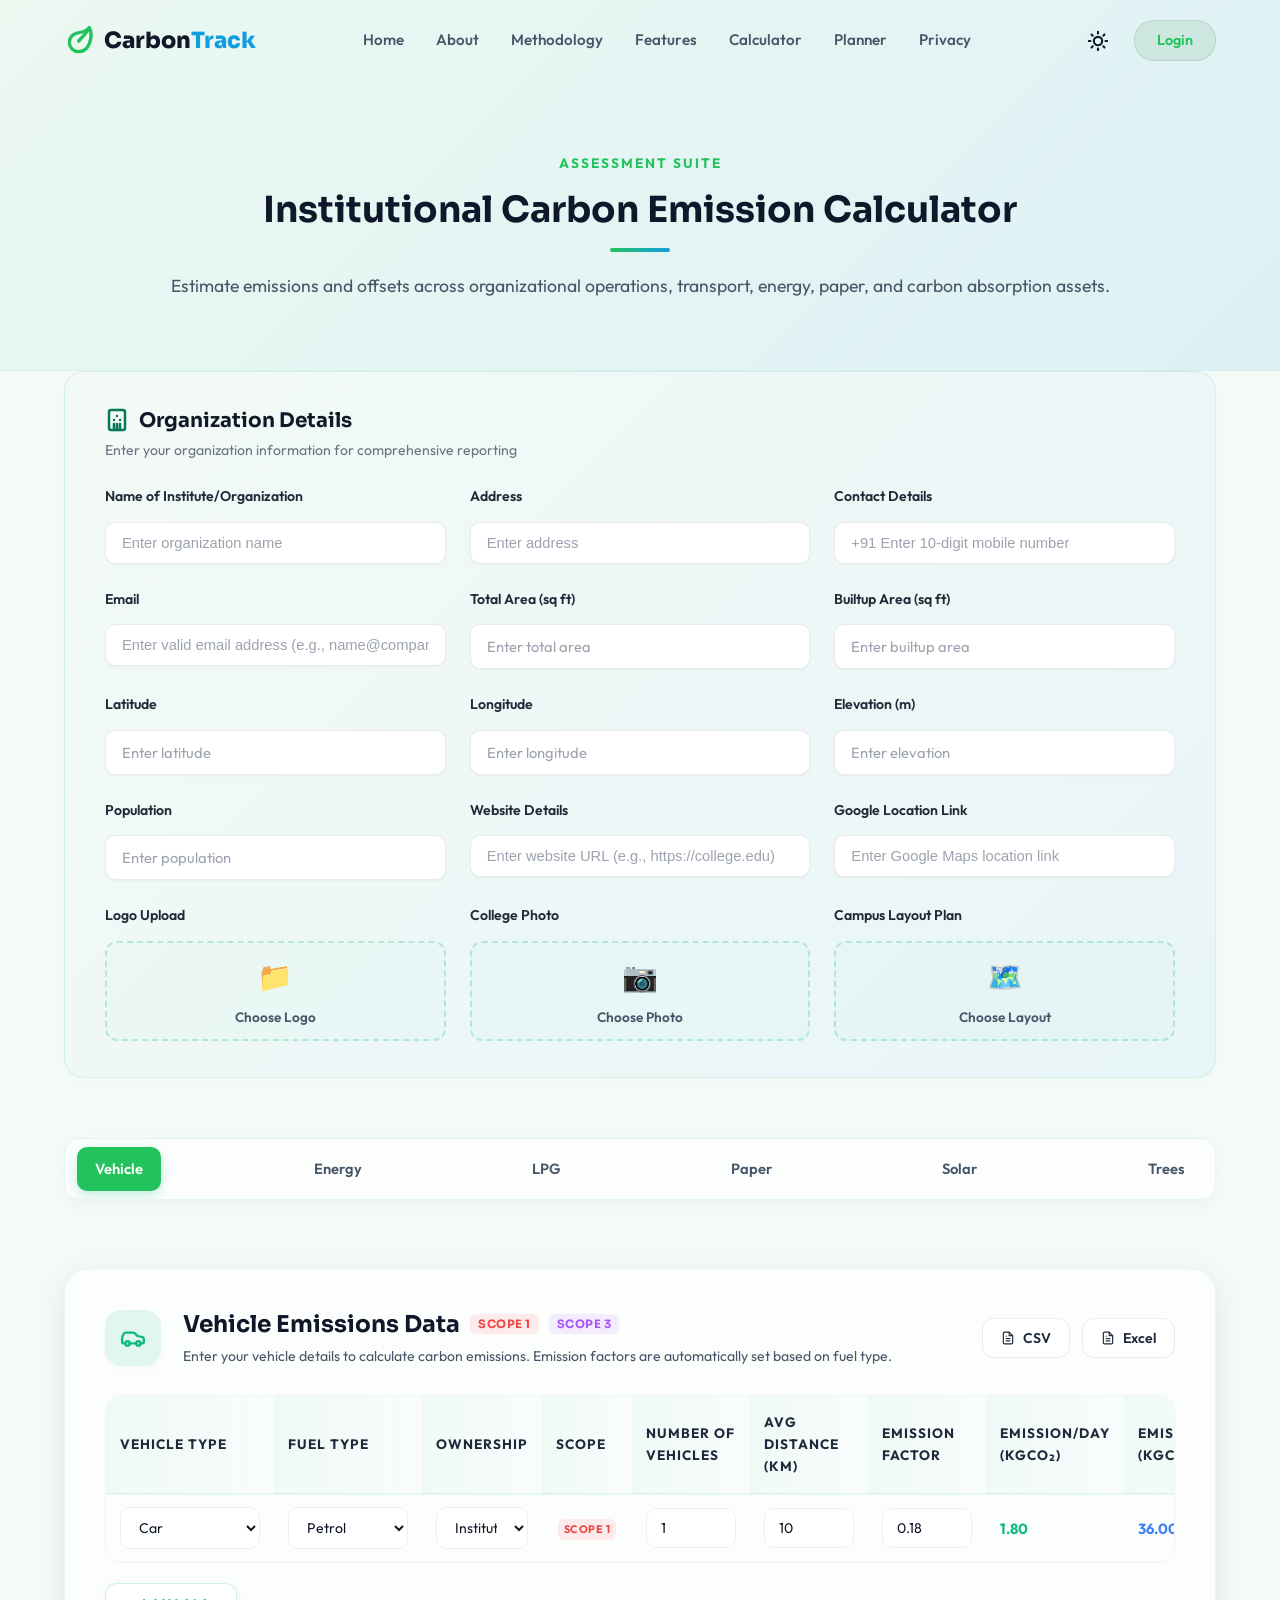
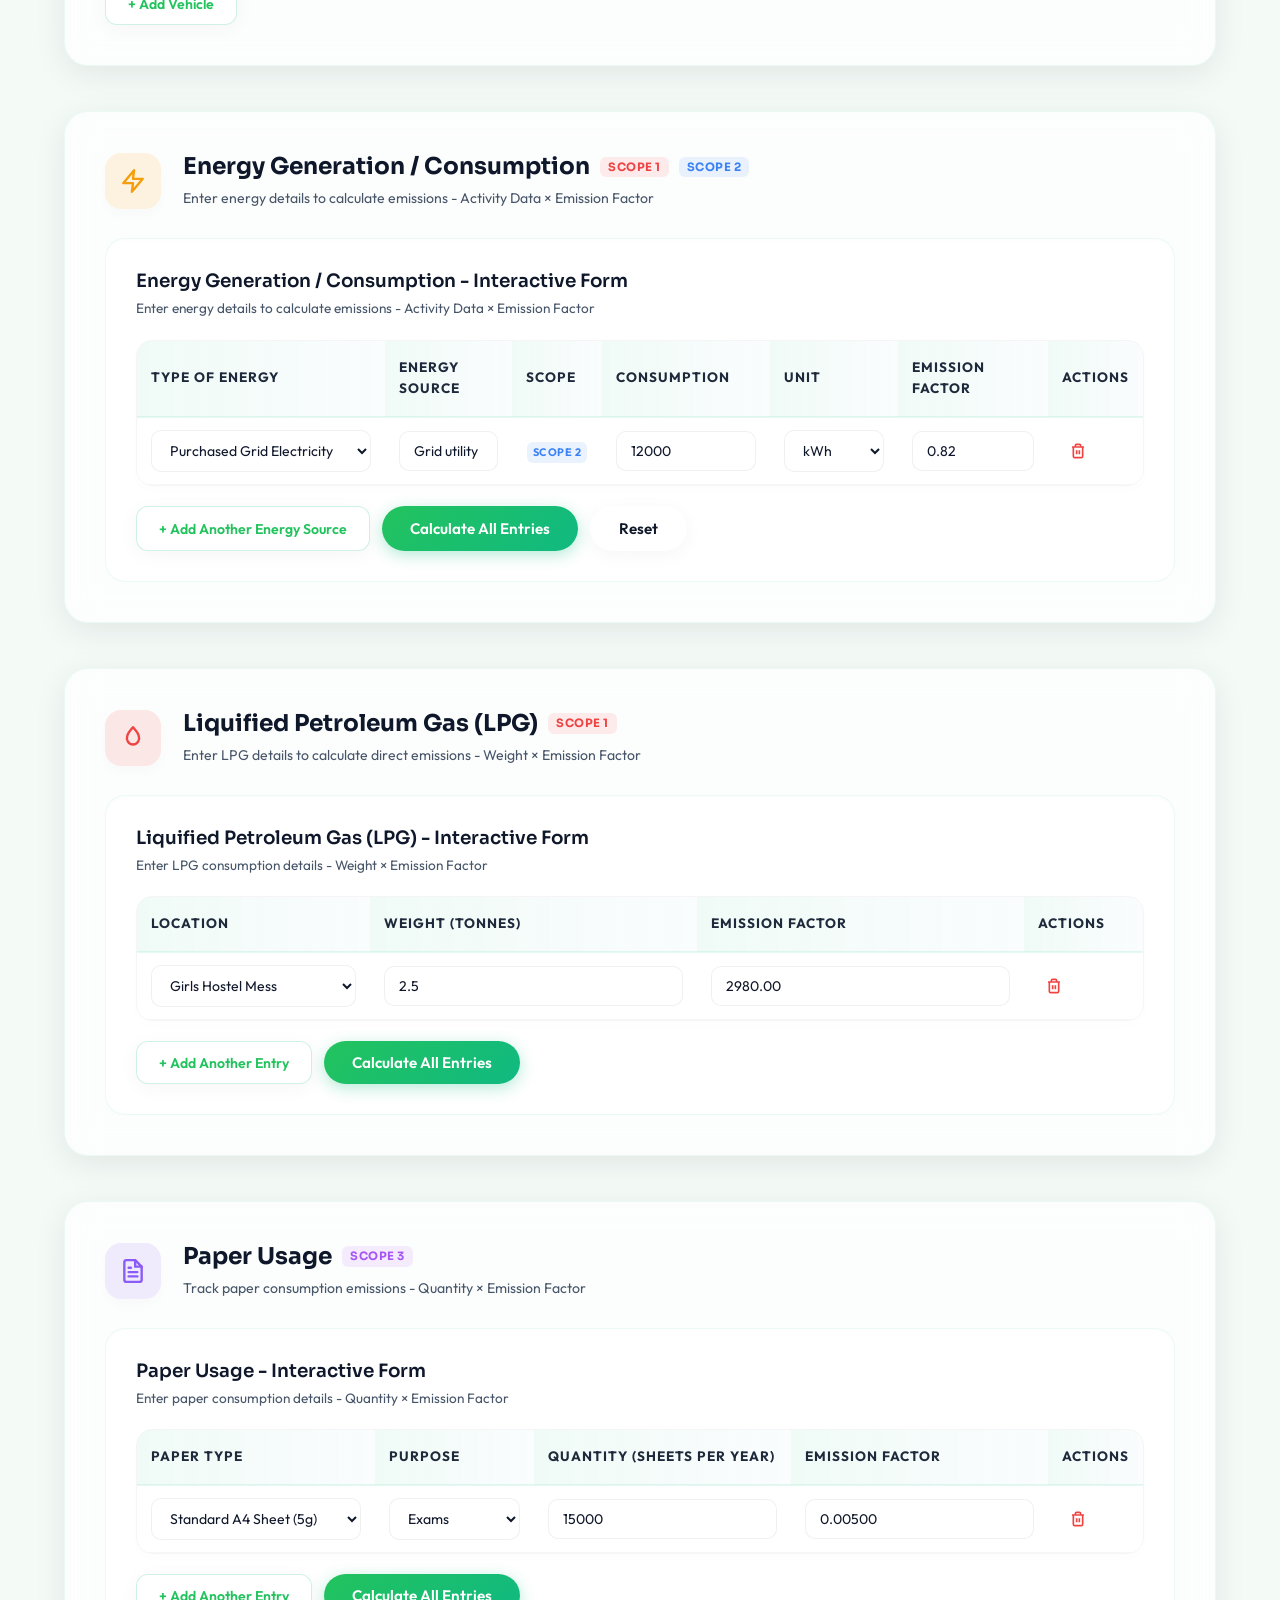
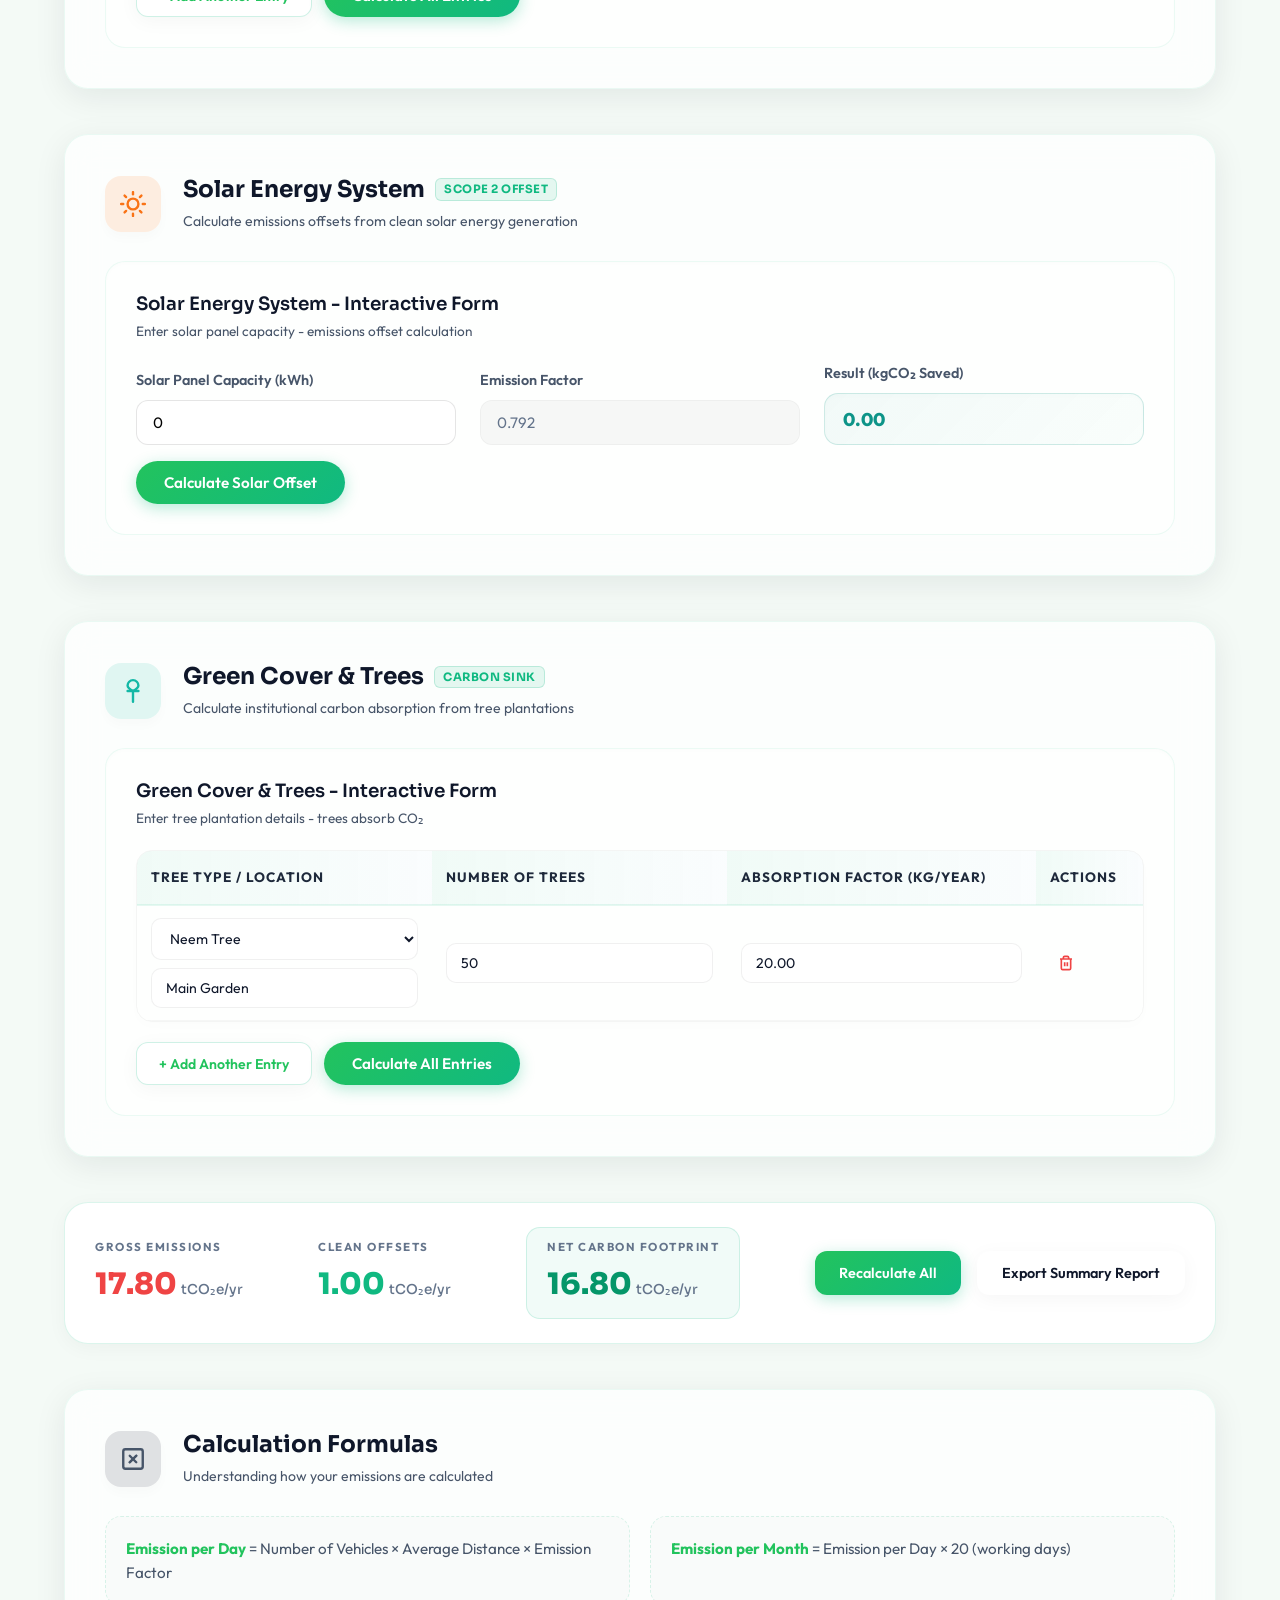
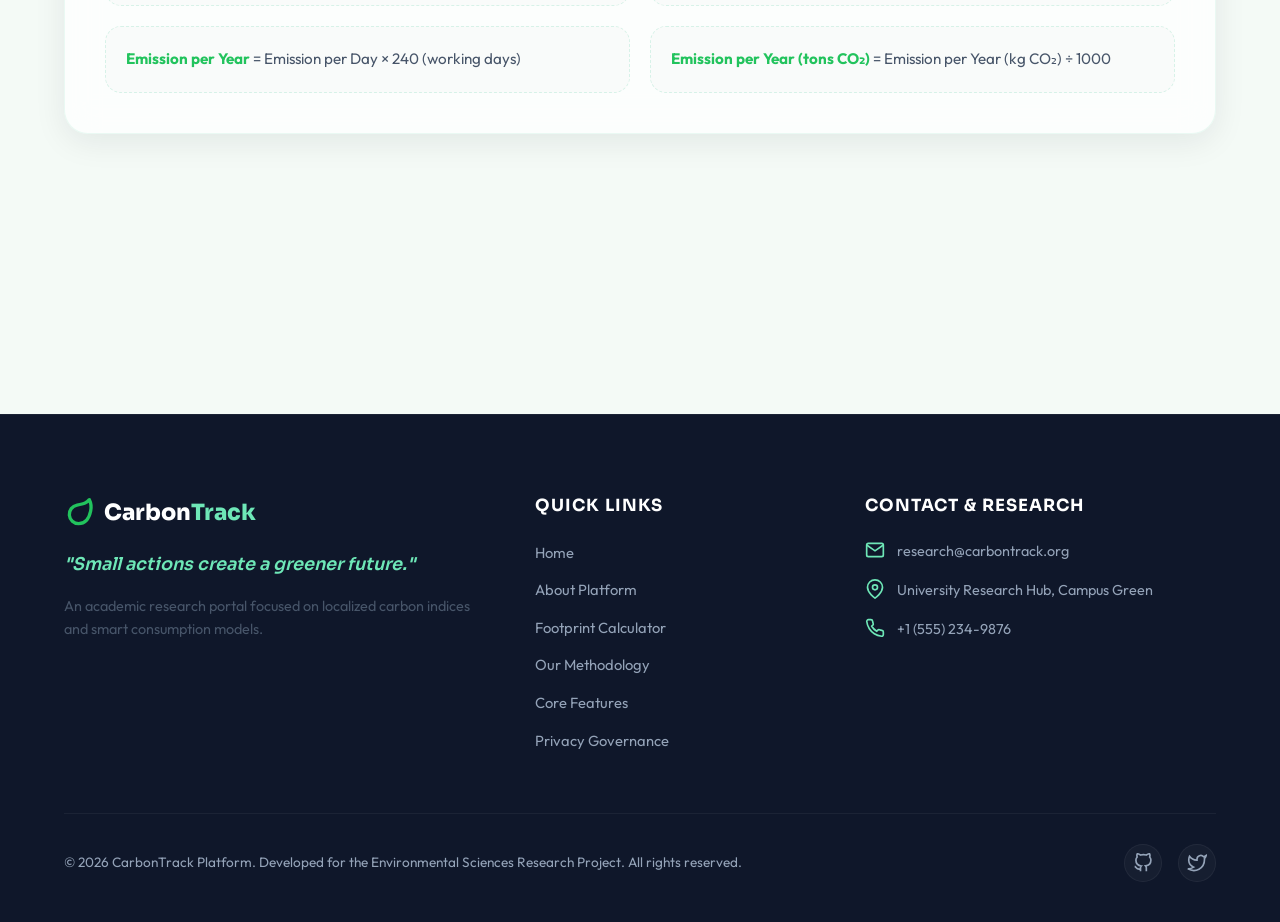
==== commit 4391b627: "feat: add Purpose dropdown to Paper inputs with custom Other text field" ====
--- a/carbontrack/calculator.html
+++ b/carbontrack/calculator.html
@@ -399,6 +399,7 @@
                                     <thead>
                                         <tr>
                                             <th>Paper Type</th>
+                                            <th>Purpose</th>
                                             <th>Quantity (sheets per year)</th>
                                             <th>Emission Factor</th>
                                             <th>Actions</th>
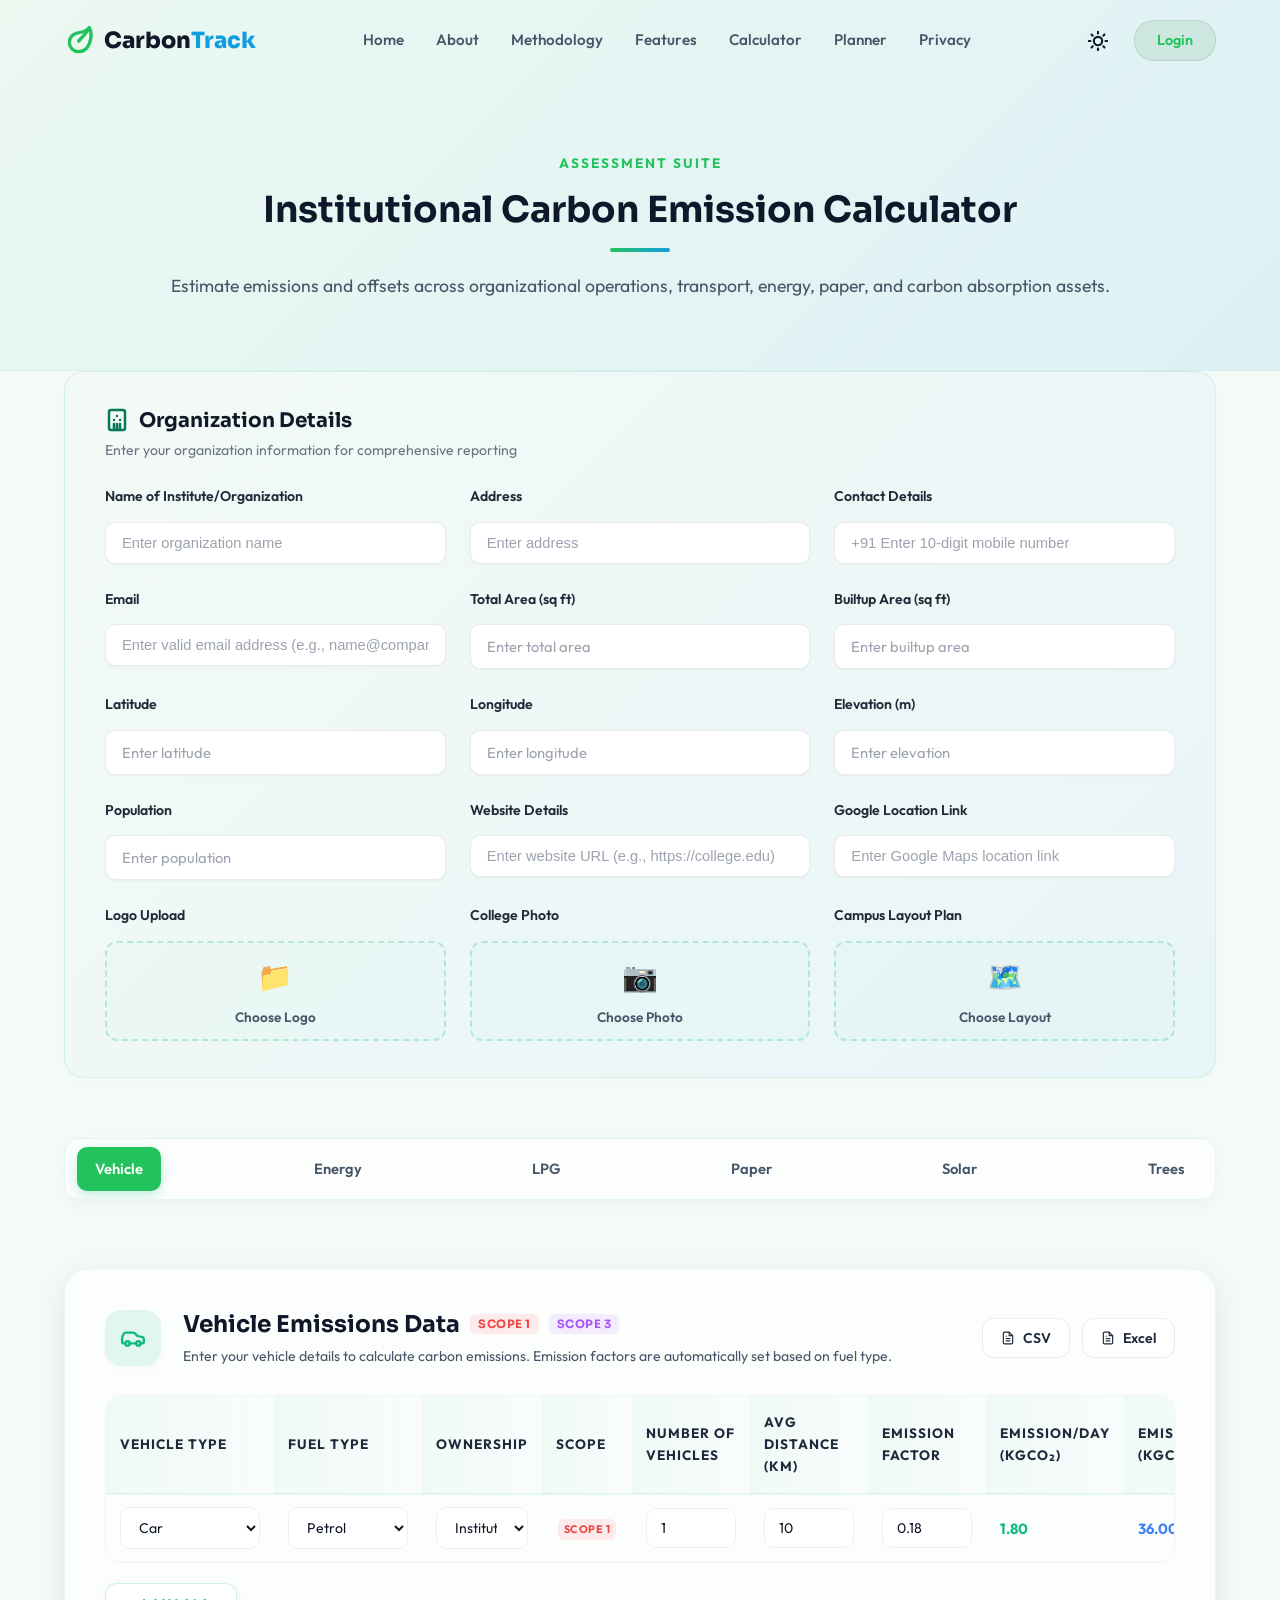
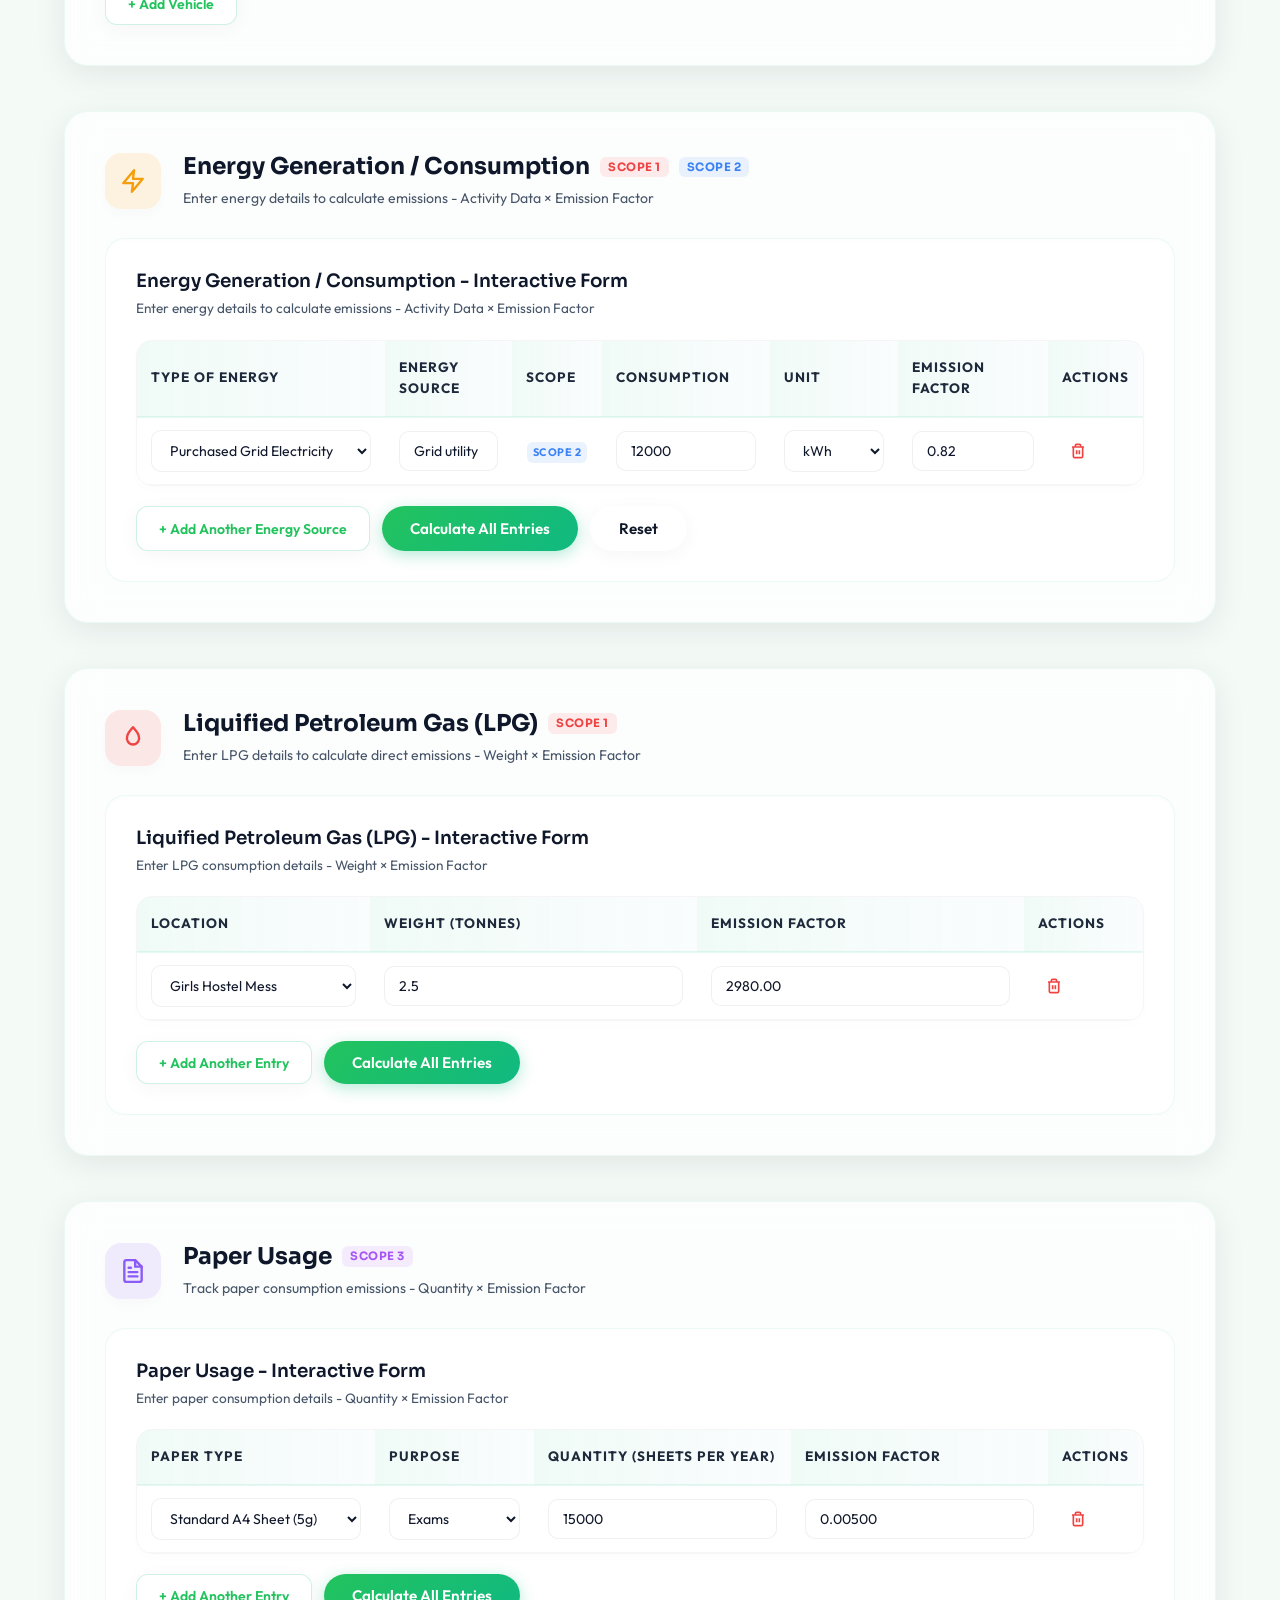
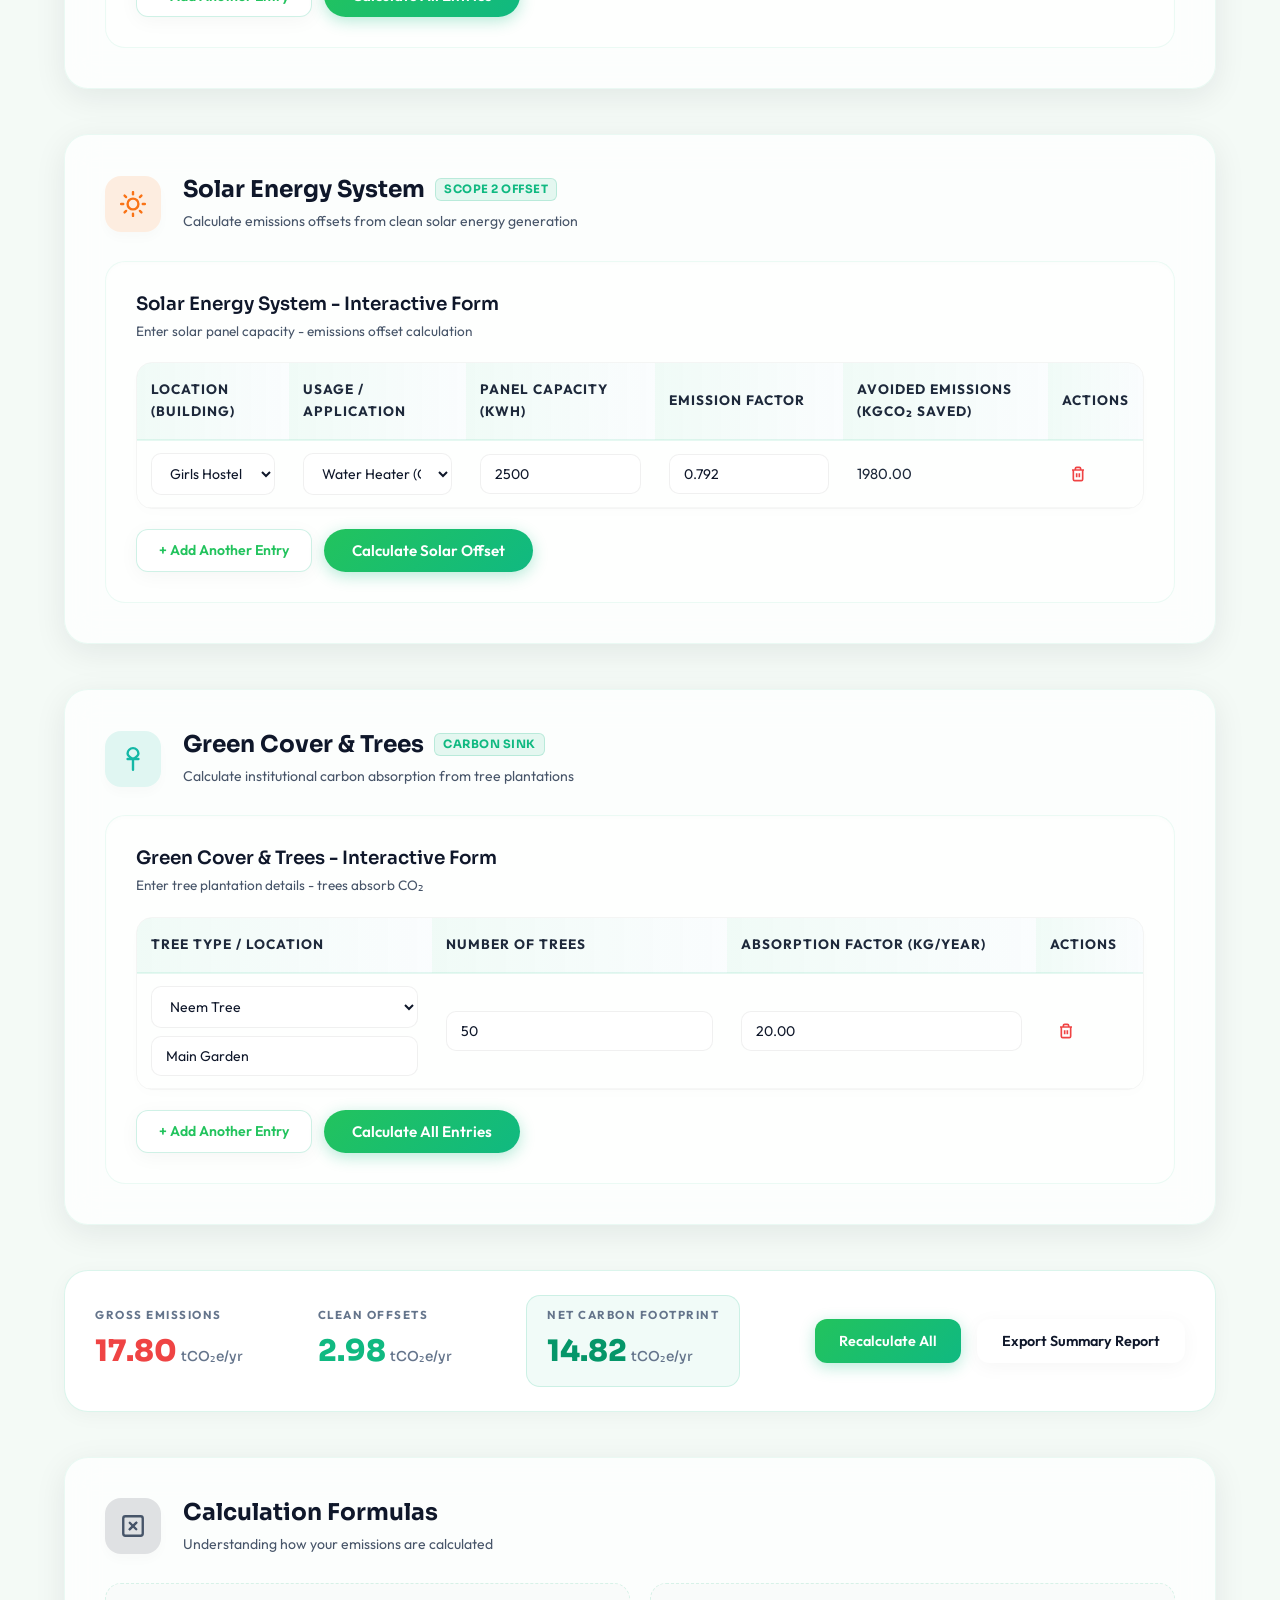
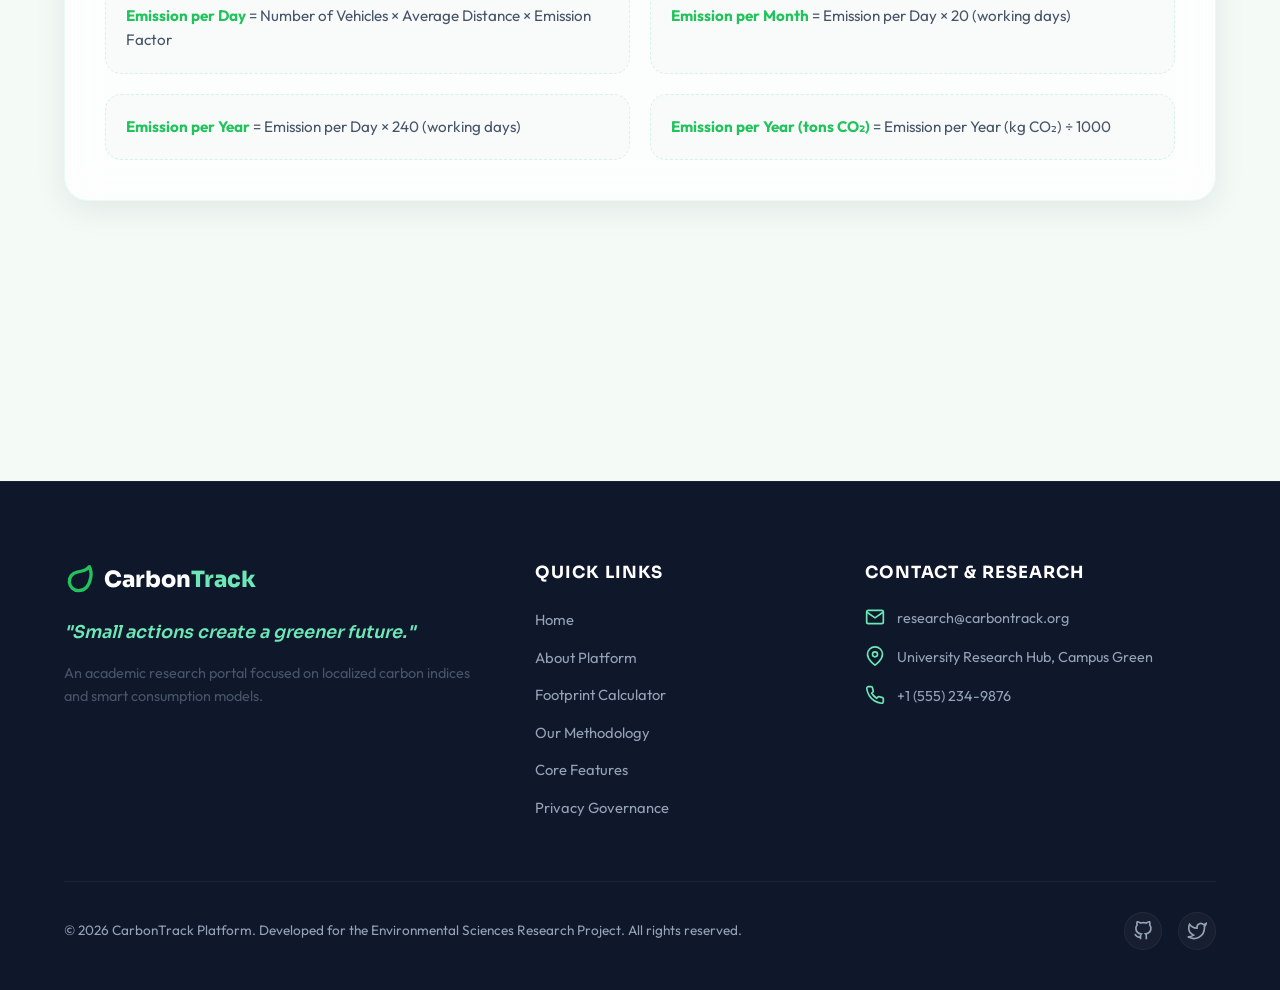
==== commit 65b634f8: "feat: convert Solar panels input card to interactive table grid" ====
--- a/carbontrack/calculator.html
+++ b/carbontrack/calculator.html
@@ -450,22 +450,28 @@
                             <h4 class="nested-title">Solar Energy System - Interactive Form</h4>
                             <p class="nested-subtitle">Enter solar panel capacity - emissions offset calculation</p>
                             
-                            <div class="calculator-form-grid" style="grid-template-columns: repeat(3, 1fr); margin-top: 16px; align-items: flex-end;">
-                                <div class="form-control">
-                                    <label for="solar-capacity">Solar Panel Capacity (kWh)</label>
-                                    <input type="number" id="solar-capacity" value="0" min="0">
-                                </div>
-                                <div class="form-control">
-                                    <label for="solar-ef">Emission Factor</label>
-                                    <input type="number" id="solar-ef" value="0.792" readonly class="readonly-input">
-                                </div>
-                                <div class="form-control">
-                                    <label for="solar-result">Result (kgCO₂ Saved)</label>
-                                    <div class="result-display-box" id="solar-result">0.00</div>
-                                </div>
-                            </div>
-
-                            <div class="form-actions-row" style="margin-top: 16px;">
+                            <div class="table-container" style="margin-top: 16px;">
+                                <table class="calc-table" id="solar-table">
+                                    <thead>
+                                        <tr>
+                                            <th>Location (Building)</th>
+                                            <th>Usage / Application</th>
+                                            <th>Panel Capacity (kWh)</th>
+                                            <th>Emission Factor</th>
+                                            <th>Avoided Emissions (kgCO₂ Saved)</th>
+                                            <th>Actions</th>
+                                        </tr>
+                                    </thead>
+                                    <tbody id="solar-rows-container">
+                                        <!-- Dynamic rows inserted here -->
+                                    </tbody>
+                                </table>
+                            </div>
+
+                            <div class="form-actions-row" style="margin-top: 16px; display: flex; gap: 12px; flex-wrap: wrap;">
+                                <button class="btn btn-add" id="btn-add-solar">
+                                    <span>+ Add Another Entry</span>
+                                </button>
                                 <button class="btn btn-primary" id="btn-calculate-solar">Calculate Solar Offset</button>
                             </div>
                         </div>
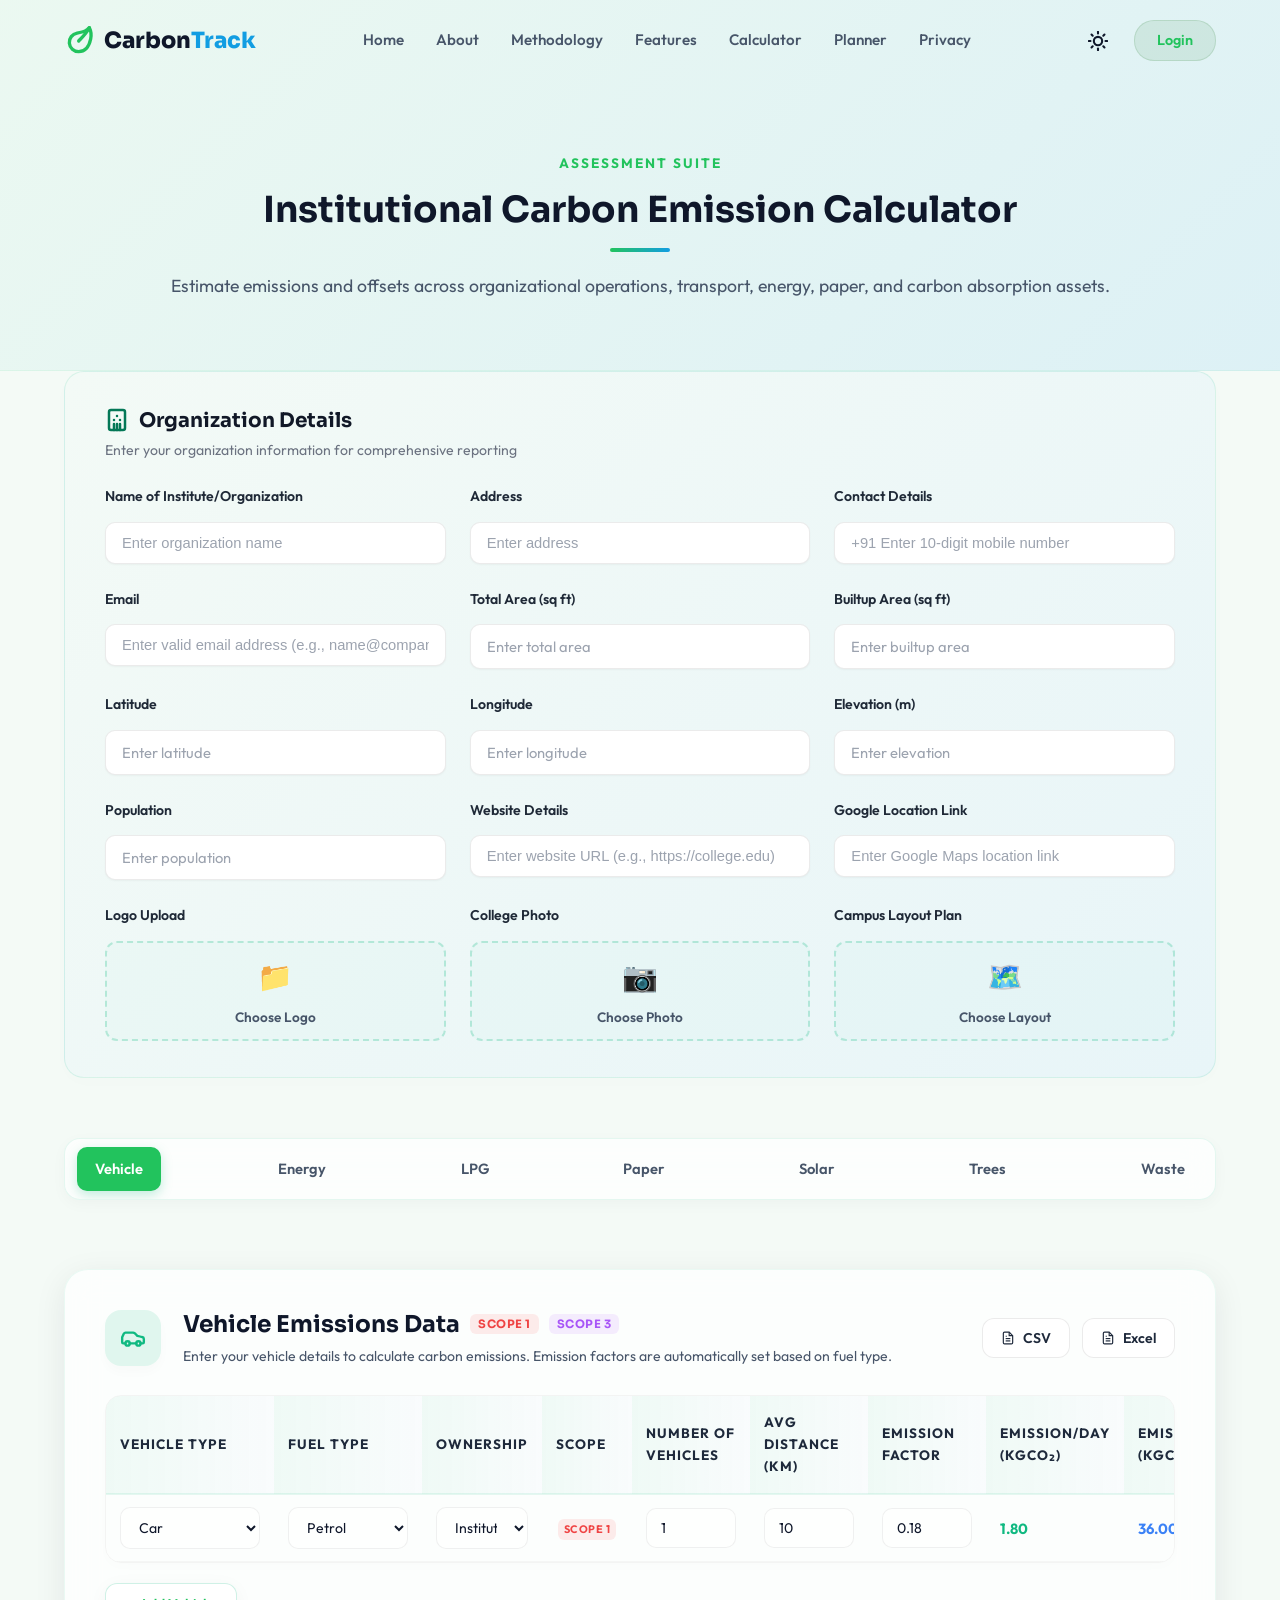
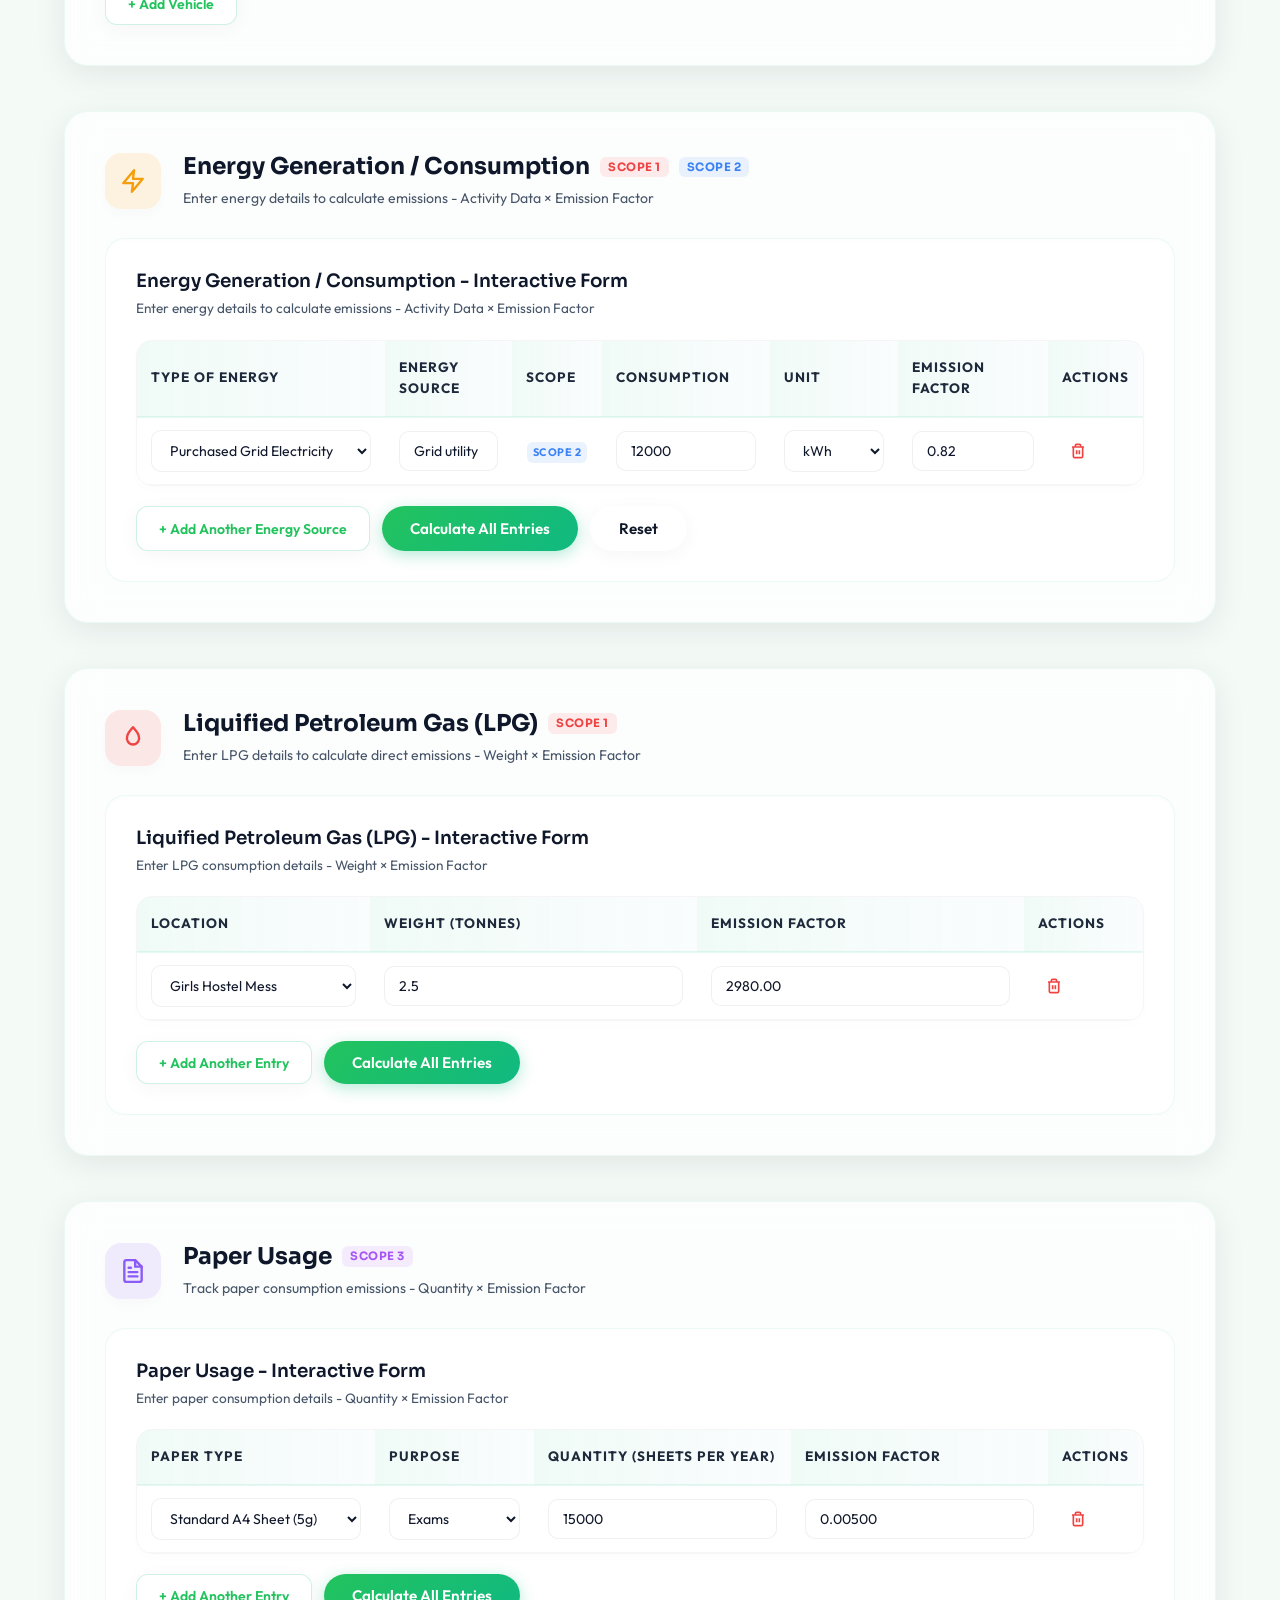
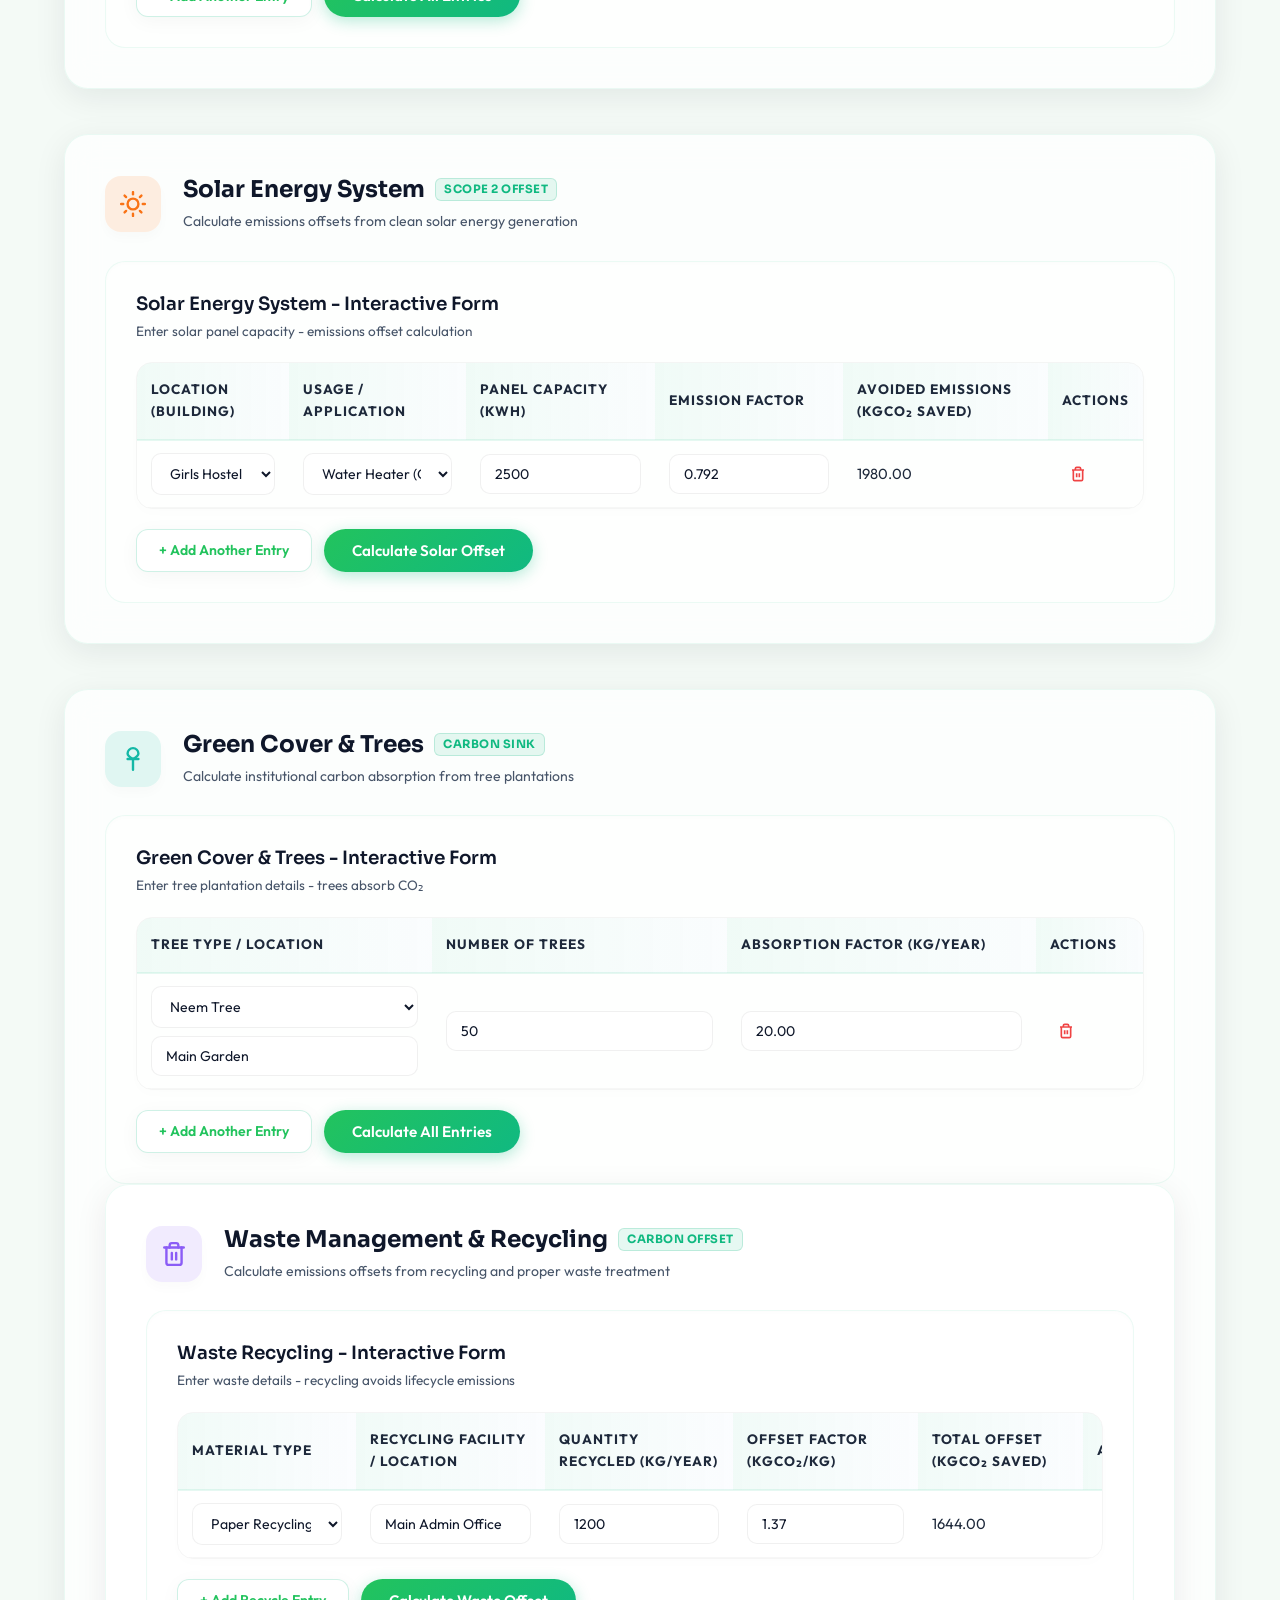
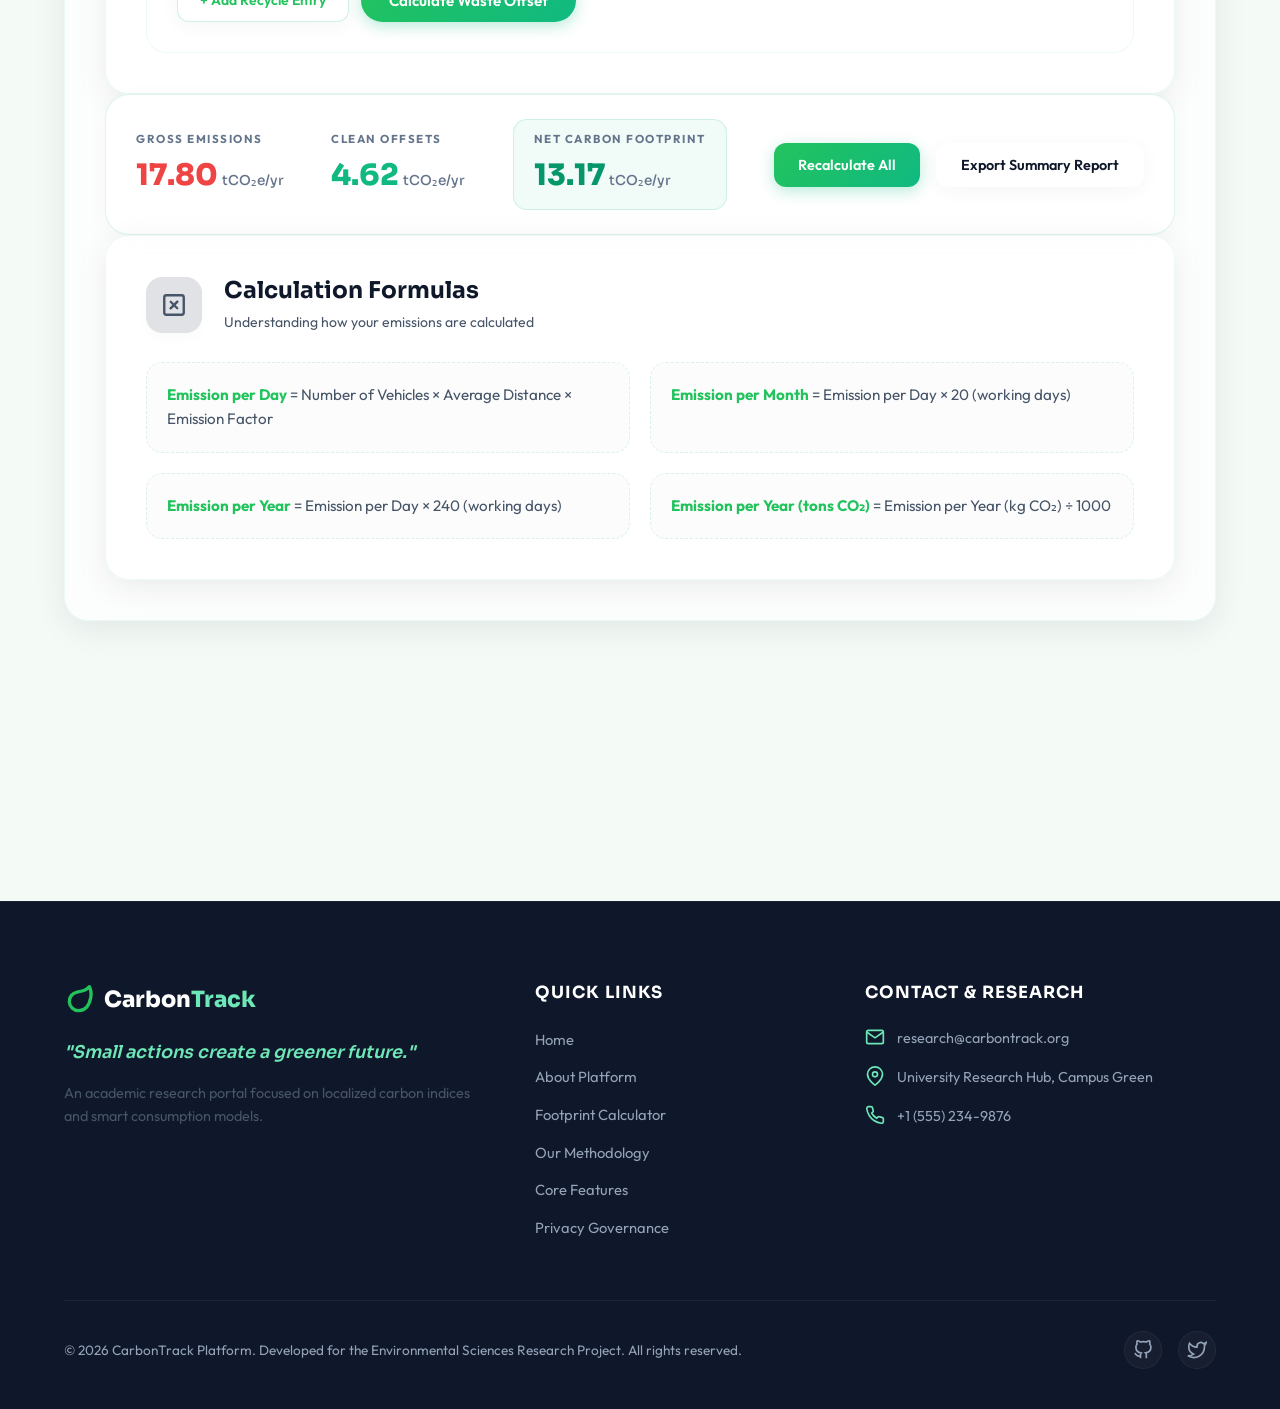
==== commit 431e1dc4: "feat: add Waste Management and Recycling card calculator section" ====
--- a/carbontrack/calculator.html
+++ b/carbontrack/calculator.html
@@ -205,6 +205,7 @@
                         <a href="#sec-paper" class="subnav-link" data-sec="sec-paper">Paper</a>
                         <a href="#sec-solar" class="subnav-link" data-sec="sec-solar">Solar</a>
                         <a href="#sec-trees" class="subnav-link" data-sec="sec-trees">Trees</a>
+                        <a href="#sec-waste" class="subnav-link" data-sec="sec-waste">Waste</a>
                     </nav>
                 </div>
 
@@ -525,6 +526,56 @@
                             </div>
                         </div>
                     </div>
+                <!-- 8. Waste Management & Recycling Card -->
+                <div class="calc-card glass-card scroll-reveal" id="sec-waste">
+                    <div class="calc-card-header">
+                        <div class="header-icon-box bg-purple">
+                            <svg viewBox="0 0 24 24" fill="none" stroke="currentColor" stroke-width="2.2" stroke-linecap="round" stroke-linejoin="round">
+                                <polyline points="3 6 5 6 21 6"></polyline>
+                                <path d="M19 6v14a2 2 0 0 1-2 2H7a2 2 0 0 1-2-2V6m3 0V4a2 2 0 0 1 2-2h4a2 2 0 0 1 2 2v2"></path>
+                                <line x1="10" y1="11" x2="10" y2="17"></line>
+                                <line x1="14" y1="11" x2="14" y2="17"></line>
+                            </svg>
+                        </div>
+                        <div class="header-titles">
+                            <h3 style="display: flex; align-items: center; gap: 10px; flex-wrap: wrap;">
+                                Waste Management & Recycling
+                                <span class="init-scope-badge offset">Carbon Offset</span>
+                            </h3>
+                            <p>Calculate emissions offsets from recycling and proper waste treatment</p>
+                        </div>
+                    </div>
+                    <div class="calc-card-body">
+                        <div class="nested-form-section">
+                            <h4 class="nested-title">Waste Recycling - Interactive Form</h4>
+                            <p class="nested-subtitle">Enter waste details - recycling avoids lifecycle emissions</p>
+
+                            <div class="table-container" style="margin-top: 16px;">
+                                <table class="calc-table" id="waste-table">
+                                    <thead>
+                                        <tr>
+                                            <th>Material Type</th>
+                                            <th>Recycling Facility / Location</th>
+                                            <th>Quantity Recycled (kg/year)</th>
+                                            <th>Offset Factor (kgCO₂/kg)</th>
+                                            <th>Total Offset (kgCO₂ Saved)</th>
+                                            <th>Actions</th>
+                                        </tr>
+                                    </thead>
+                                    <tbody id="waste-rows-container">
+                                        <!-- Dynamic rows inserted here -->
+                                    </tbody>
+                                </table>
+                            </div>
+
+                            <div class="form-actions-row" style="margin-top: 16px; display: flex; gap: 12px; flex-wrap: wrap;">
+                                <button class="btn btn-add" id="btn-add-waste">
+                                    <span>+ Add Recycle Entry</span>
+                                </button>
+                                <button class="btn btn-primary" id="btn-calculate-waste">Calculate Waste Offset</button>
+                            </div>
+                        </div>
+                    </div>
                 </div>
 
                 <!-- Summary Dashboard Widget (Static Card) -->
